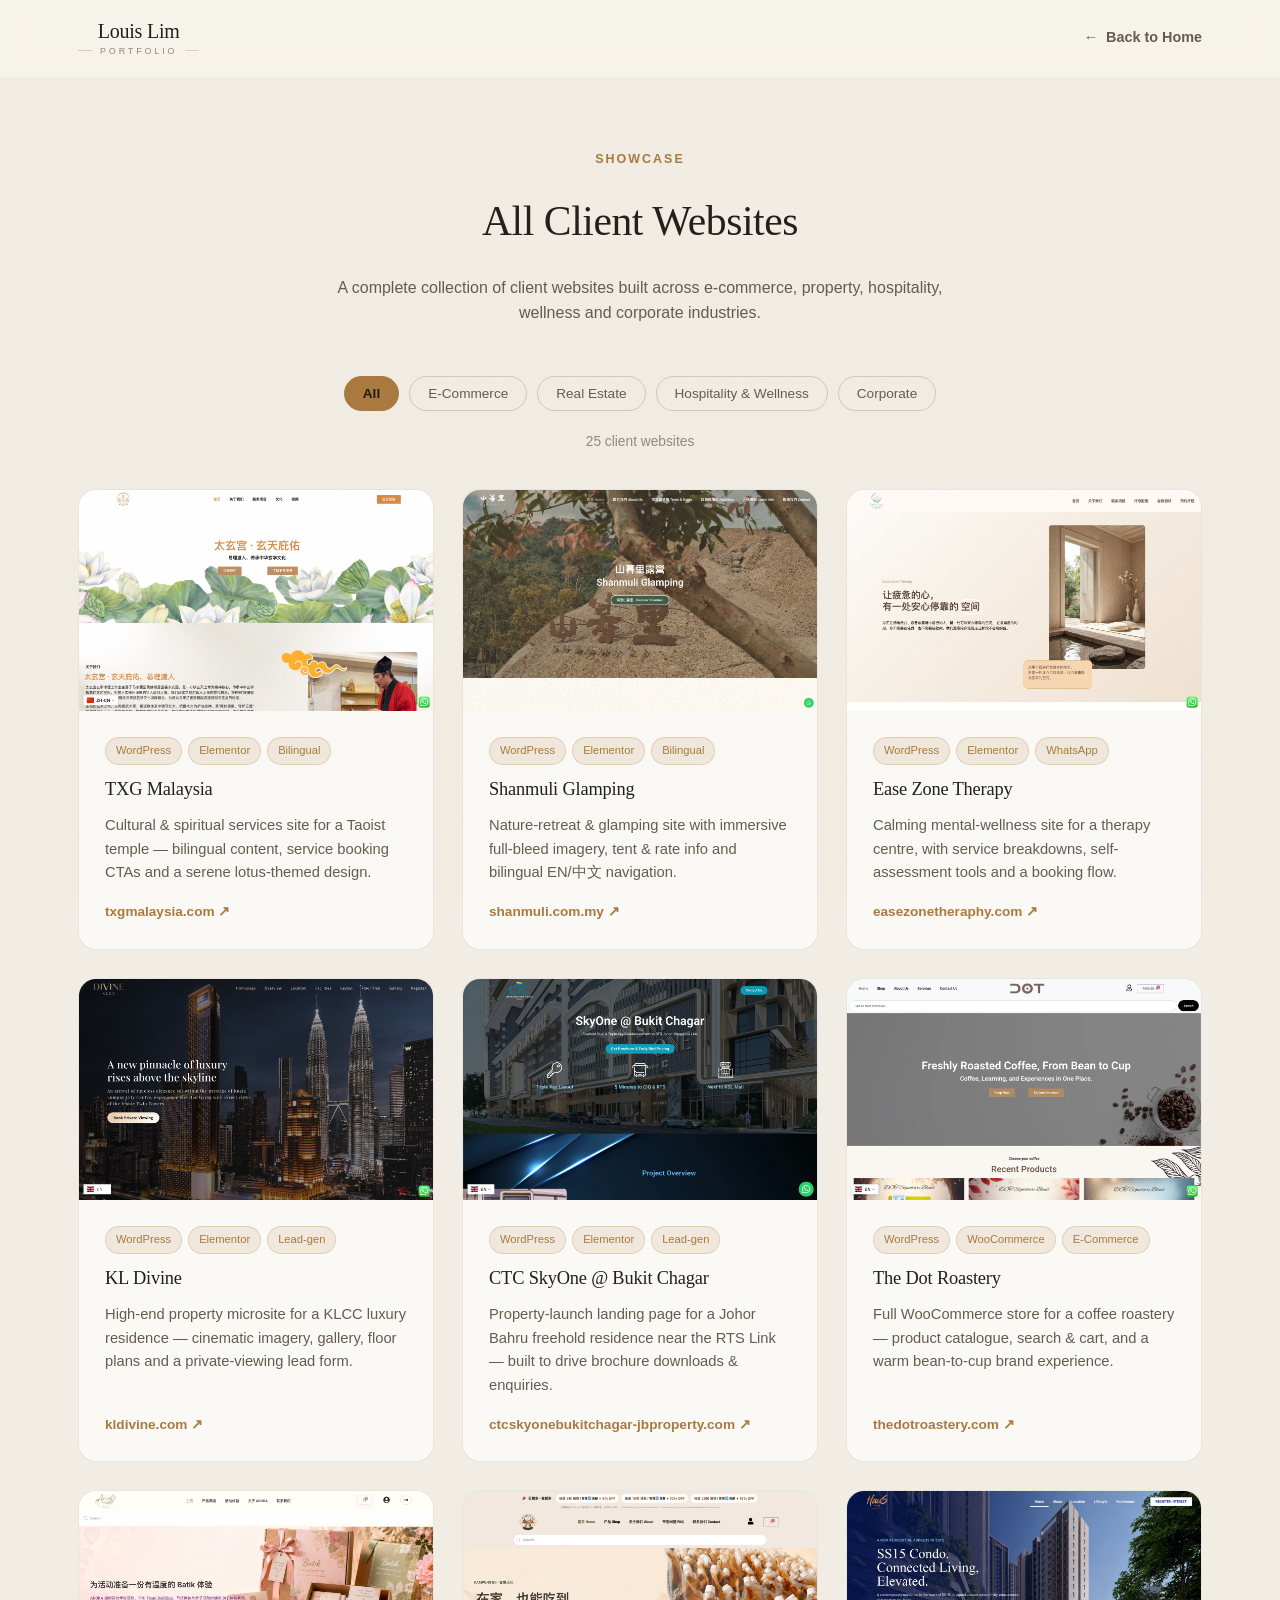
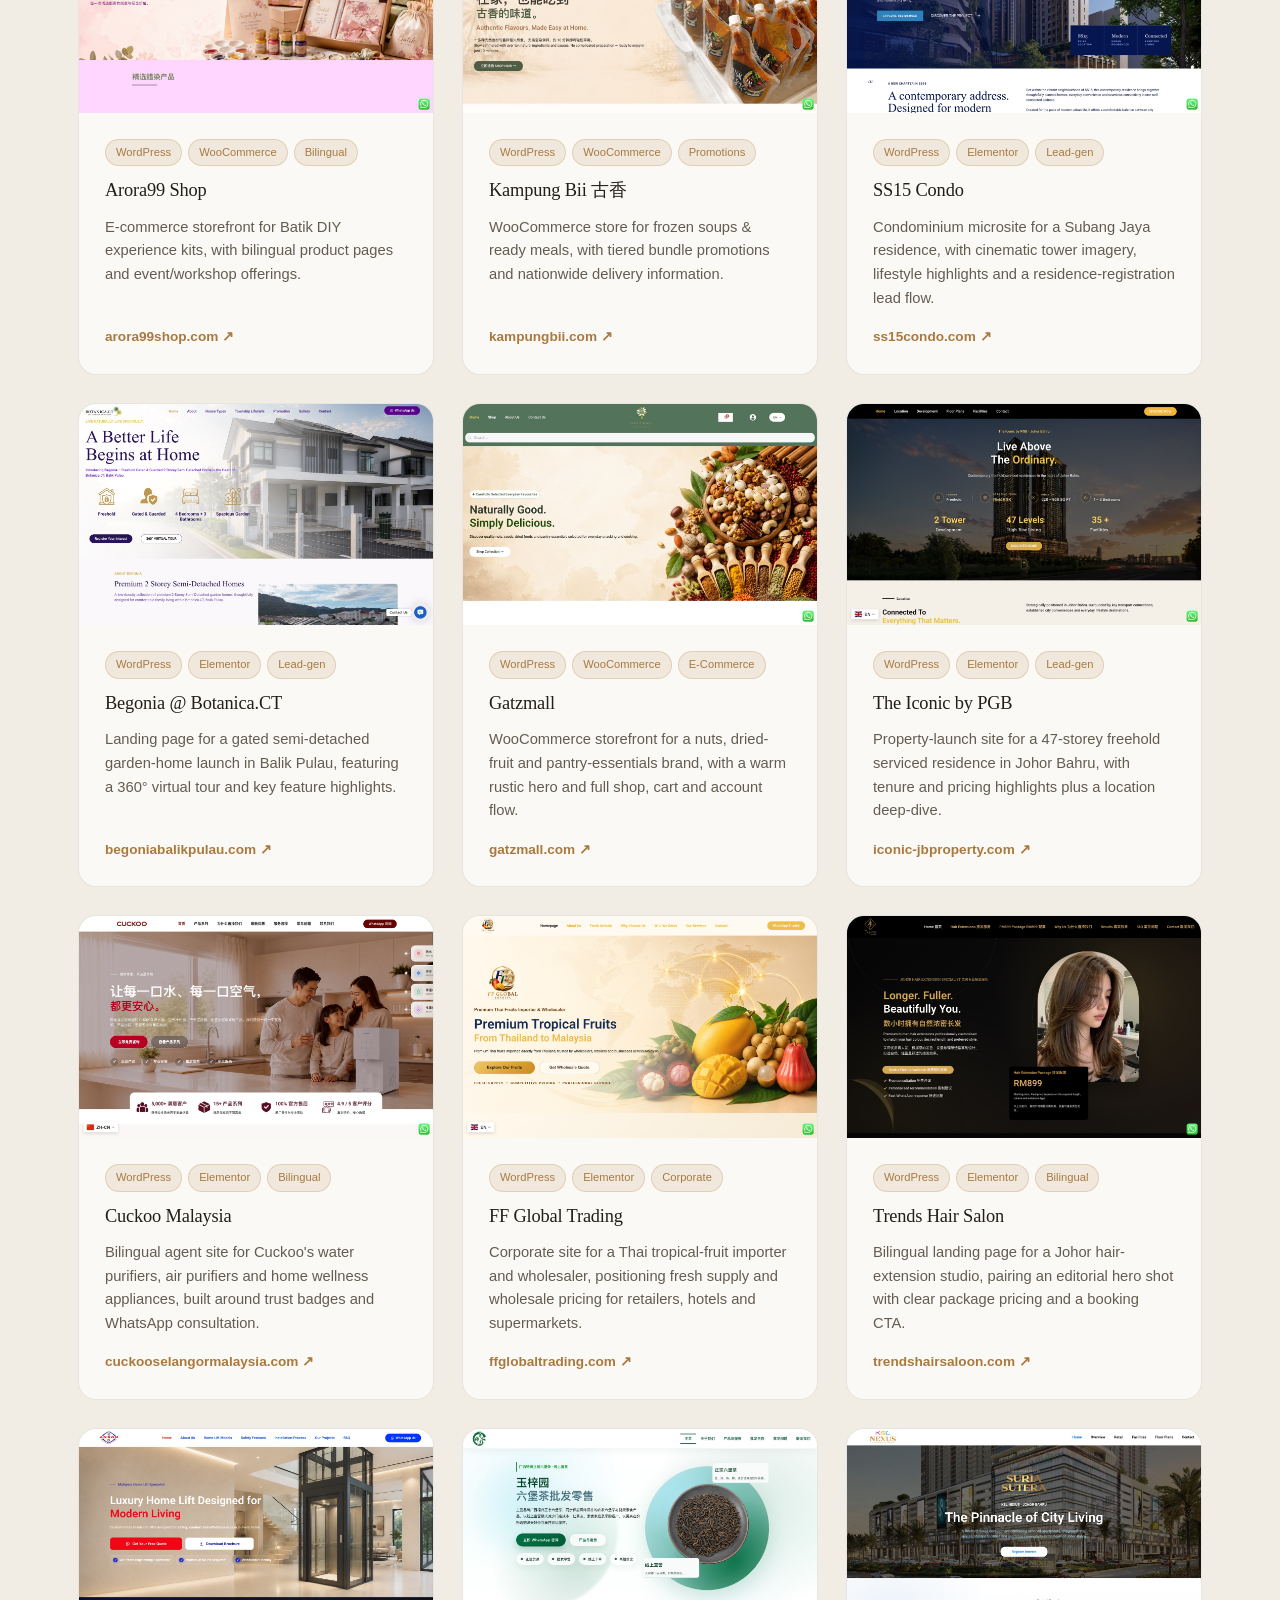
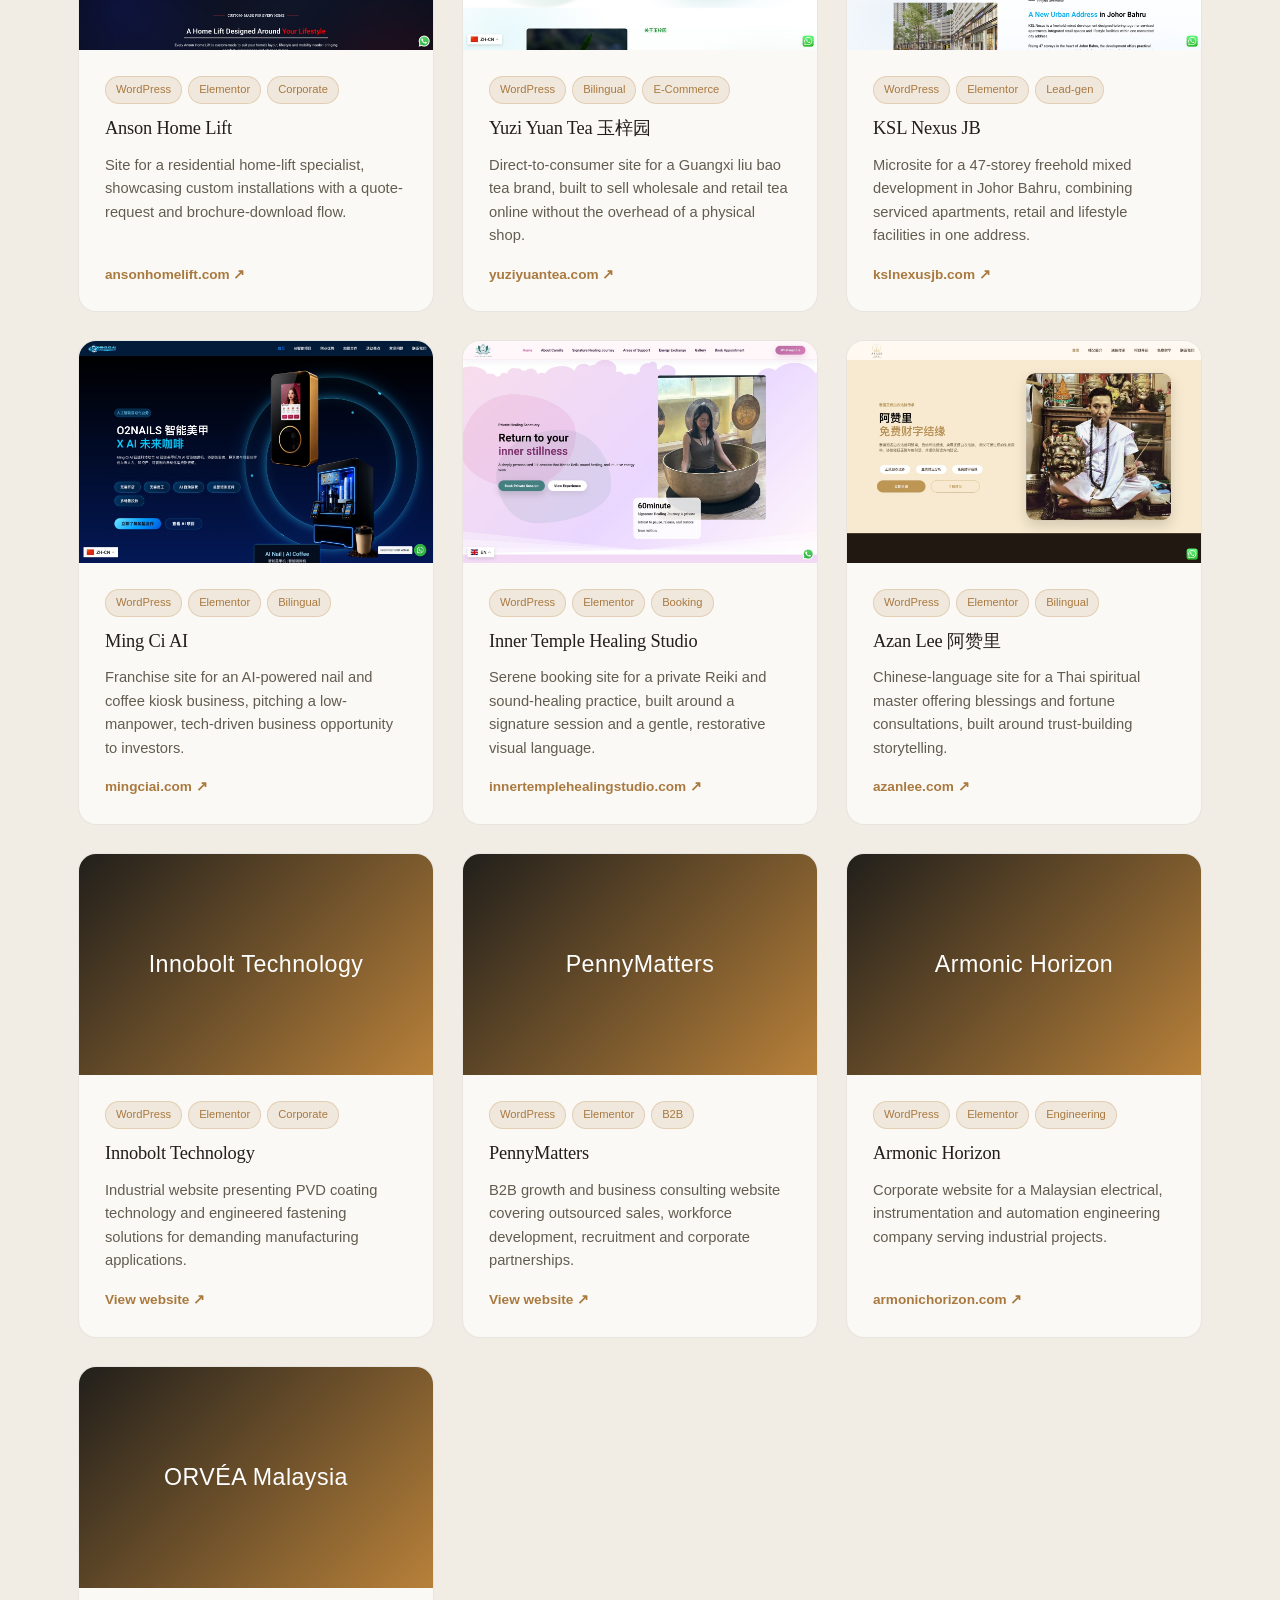
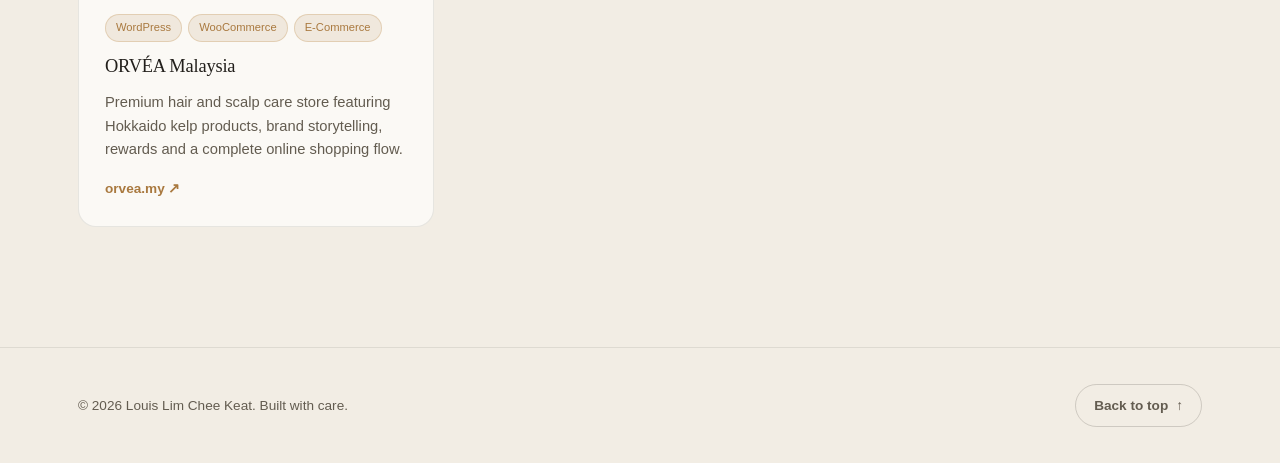
==== client-websites.html @ aa2c5a4c "Add complete client websites gallery" ====
<!DOCTYPE html>
<html lang="en">
<head>
  <meta charset="UTF-8">
  <meta name="viewport" content="width=device-width, initial-scale=1.0">
  <meta name="description" content="Client websites designed and developed by Louis Lim.">
  <title>Client Websites — Louis Lim</title>
  <link rel="preconnect" href="https://fonts.googleapis.com">
  <link rel="preconnect" href="https://fonts.gstatic.com" crossorigin>
  <link href="https://fonts.googleapis.com/css2?family=DM+Sans:wght@400;500;600&family=Playfair+Display:ital,wght@0,600;1,500&display=swap" rel="stylesheet">
  <link rel="stylesheet" href="assets/css/style.css?v=6">
</head>
<body class="projects-page">

<div class="noise-overlay" aria-hidden="true"></div>

<header class="site-header">
  <div class="container header-inner">
    <a href="index.html" class="logo">
      <span class="logo-main">Louis Lim</span>
      <span class="logo-sub"><i></i>Portfolio<i></i></span>
    </a>
    <a href="index.html#work" class="projects-back-link"><span>&larr;</span> Back to Home</a>
  </div>
</header>

<main id="top">
  <section class="section projects-page-section">
    <div class="container">
      <p class="eyebrow center">Showcase</p>
      <h1 class="section-title center">All Client Websites</h1>
      <p class="section-sub center">
        A complete collection of client websites built across e-commerce, property,
        hospitality, wellness and corporate industries.
      </p>

      <div class="filter-row" role="tablist" aria-label="Filter projects">
        <button class="filter-btn active" data-filter="all">All</button>
        <button class="filter-btn" data-filter="ecommerce">E-Commerce</button>
        <button class="filter-btn" data-filter="realestate">Real Estate</button>
        <button class="filter-btn" data-filter="hospitality">Hospitality &amp; Wellness</button>
        <button class="filter-btn" data-filter="corporate">Corporate</button>
      </div>

      <p class="projects-count" id="projectsCount" aria-live="polite">Loading client websites…</p>
      <div class="work-grid" id="allWorkGrid">
        <p class="projects-loading">Loading projects…</p>
      </div>
    </div>
  </section>
</main>

<template id="newProjectsTemplate">
  <article class="work-card" data-cat="corporate">
    <a class="work-media" data-title="Innobolt Technology" href="https://kind-sapphire-iguana.157-20-105-252.cpanel.site/" target="_blank" rel="noopener">
      <img src="https://kind-sapphire-iguana.157-20-105-252.cpanel.site/wp-content/uploads/2026/09/ba016c59-8e91-4122-9bb0-62df1028a655-1536x864.png" alt="Innobolt Technology PVD coating solutions" loading="lazy">
      <span class="work-visit">Visit site ↗</span>
    </a>
    <div class="work-body">
      <div class="work-tags"><span class="tag tag-sm">WordPress</span><span class="tag tag-sm">Elementor</span><span class="tag tag-sm">Corporate</span></div>
      <h3>Innobolt Technology</h3>
      <p>Industrial website presenting PVD coating technology and engineered fastening solutions for demanding manufacturing applications.</p>
      <a href="https://kind-sapphire-iguana.157-20-105-252.cpanel.site/" target="_blank" rel="noopener" class="work-link">View website ↗</a>
    </div>
  </article>

  <article class="work-card" data-cat="corporate">
    <a class="work-media" data-title="PennyMatters" href="https://whimsical-lavender-pony.157-20-105-252.cpanel.site/" target="_blank" rel="noopener">
      <img src="https://whimsical-lavender-pony.157-20-105-252.cpanel.site/wp-content/uploads/2026/09/serious-indonesian-mentor-worker-talk-female-colleague-teach-intern_146105-29183.jpg" alt="PennyMatters business consulting team" loading="lazy">
      <span class="work-visit">Visit site ↗</span>
    </a>
    <div class="work-body">
      <div class="work-tags"><span class="tag tag-sm">WordPress</span><span class="tag tag-sm">Elementor</span><span class="tag tag-sm">B2B</span></div>
      <h3>PennyMatters</h3>
      <p>B2B growth and business consulting website covering outsourced sales, workforce development, recruitment and corporate partnerships.</p>
      <a href="https://whimsical-lavender-pony.157-20-105-252.cpanel.site/" target="_blank" rel="noopener" class="work-link">View website ↗</a>
    </div>
  </article>

  <article class="work-card" data-cat="corporate">
    <a class="work-media" data-title="Armonic Horizon" href="https://armonichorizon.com/" target="_blank" rel="noopener">
      <img src="https://armonichorizon.com/wp-content/uploads/2026/09/Untitled-design-1-1.png" alt="Armonic Horizon industrial engineering project" loading="lazy">
      <span class="work-visit">Visit site ↗</span>
    </a>
    <div class="work-body">
      <div class="work-tags"><span class="tag tag-sm">WordPress</span><span class="tag tag-sm">Elementor</span><span class="tag tag-sm">Engineering</span></div>
      <h3>Armonic Horizon</h3>
      <p>Corporate website for a Malaysian electrical, instrumentation and automation engineering company serving industrial projects.</p>
      <a href="https://armonichorizon.com/" target="_blank" rel="noopener" class="work-link">armonichorizon.com ↗</a>
    </div>
  </article>

  <article class="work-card" data-cat="ecommerce">
    <a class="work-media" data-title="ORVÉA Malaysia" href="https://orvea.my/" target="_blank" rel="noopener">
      <img src="https://orvea.my/wp-content/uploads/2026/09/9d6a8974-964c-44ef-8f2f-9607362d6064-765x1024.jpg" alt="ORVÉA Hokkaido Kelp hair care product" loading="lazy">
      <span class="work-visit">Visit site ↗</span>
    </a>
    <div class="work-body">
      <div class="work-tags"><span class="tag tag-sm">WordPress</span><span class="tag tag-sm">WooCommerce</span><span class="tag tag-sm">E-Commerce</span></div>
      <h3>ORVÉA Malaysia</h3>
      <p>Premium hair and scalp care store featuring Hokkaido kelp products, brand storytelling, rewards and a complete online shopping flow.</p>
      <a href="https://orvea.my/" target="_blank" rel="noopener" class="work-link">orvea.my ↗</a>
    </div>
  </article>
</template>

<footer class="site-footer">
  <div class="container footer-inner">
    <p>&copy; <span id="year"></span> Louis Lim Chee Keat. Built with care.</p>
    <a href="#top" class="back-to-top">Back to top <span>&uarr;</span></a>
  </div>
</footer>

<script src="assets/js/projects.js"></script>
</body>
</html>
---- assets/css/style.css ----
/* ==========================================================================
   Louis Lim — Portfolio
   ========================================================================== */

:root{
  --bg: #f2ede4;
  --bg-card: #fbf9f5;
  --border: rgba(30,26,20,0.09);
  --border-strong: rgba(30,26,20,0.17);
  --text: #221f1b;
  --text-muted: #635c50;
  --text-faint: #928a7a;
  --accent: #a9793f;
  --accent-soft: rgba(169,121,63,0.13);
  --accent-2: #4c7a63;
  --on-accent: #201a0f;
  --radius: 18px;
  --radius-sm: 10px;
  --maxw: 1180px;
  --shadow: 0 20px 50px -22px rgba(35,30,20,0.24);
  --ease: cubic-bezier(.22,.68,.36,1);
}

*,*::before,*::after{ box-sizing: border-box; }
html{ scroll-behavior: smooth; }
body{
  margin:0;
  background: var(--bg);
  color: var(--text);
  font-family: 'Inter', -apple-system, BlinkMacSystemFont, 'Segoe UI', sans-serif;
  line-height: 1.6;
  -webkit-font-smoothing: antialiased;
  overflow-x: hidden;
}
img{ max-width:100%; display:block; }
a{ color: inherit; text-decoration: none; }
ul{ margin:0; padding:0; list-style:none; }
h1,h2,h3{ font-family: 'Fraunces', Georgia, serif; font-weight: 500; margin: 0; letter-spacing: -0.01em; }
p{ margin: 0 0 1em; color: var(--text-muted); }
.italic{ font-style: italic; color: var(--accent); }
.container{ max-width: var(--maxw); margin: 0 auto; padding: 0 28px; }

.noise-overlay{
  position: fixed; inset:0; pointer-events:none; z-index: 2;
  opacity: 0.025;
  background-image: url("data:image/svg+xml,%3Csvg xmlns='http://www.w3.org/2000/svg' width='120' height='120'%3E%3Cfilter id='n'%3E%3CfeTurbulence type='fractalNoise' baseFrequency='0.9' numOctaves='2' stitchTiles='stitch'/%3E%3C/filter%3E%3Crect width='100%25' height='100%25' filter='url(%23n)'/%3E%3C/svg%3E");
}

.progress-bar{
  position: fixed; top:0; left:0; height: 3px; width: 0%;
  background: linear-gradient(90deg, var(--accent), var(--accent-2));
  z-index: 999; transition: width .1s linear;
}

/* ---------- Header ---------- */
.site-header{
  position: fixed; top:0; left:0; right:0; z-index: 100;
  background: rgba(242,237,228,0.6);
  backdrop-filter: blur(14px) saturate(140%);
  border-bottom: 1px solid transparent;
  transition: border-color .3s var(--ease), background .3s var(--ease);
}
.site-header.scrolled{
  border-bottom-color: var(--border);
  background: rgba(242,237,228,0.92);
}
.header-inner{
  display:flex; align-items:center; justify-content:space-between;
  height: 76px;
}
.logo{
  display:flex; flex-direction:column; align-items:center; gap: 6px; line-height:1;
}
.logo-main{
  font-family:'Fraunces', Georgia, serif; font-size: clamp(1rem, 3.4vw, 1.25rem); font-weight: 500;
  letter-spacing: -0.01em; text-transform: none; color: var(--text); white-space: nowrap;
}
.logo-sub{
  display:flex; align-items:center; gap: 8px;
  font-size: 0.56rem; letter-spacing: 0.32em; text-transform: uppercase; color: var(--text-faint);
  white-space: nowrap;
}
.logo-sub i{ display:block; width: 14px; height: 1px; background: var(--border-strong); font-style: normal; }
.nav-desktop{ display:flex; align-items:center; gap: 36px; }
.nav-desktop a{
  font-size: 0.92rem; color: var(--text-muted); position: relative;
  transition: color .25s var(--ease);
}
.nav-desktop a:not(.nav-cta){ padding: 4px 0; }
.nav-desktop a:not(.nav-cta)::after{
  content:''; position:absolute; left:0; bottom:-2px; width:0; height:1px; background: var(--accent);
  transition: width .3s var(--ease);
}
.nav-desktop a:not(.nav-cta):hover{ color: var(--text); }
.nav-desktop a:not(.nav-cta):hover::after{ width: 100%; }
.nav-cta{
  display:inline-flex; align-items:center; gap: 7px;
  background: linear-gradient(135deg, #c99a5f, var(--accent) 70%);
  color: var(--on-accent) !important; padding: 10px 22px; border-radius: 999px;
  font-weight: 600; letter-spacing: 0.01em;
  box-shadow: 0 6px 16px -8px rgba(169,121,63,0.55), inset 0 1px 0 rgba(255,255,255,0.35);
  transition: transform .25s var(--ease), box-shadow .25s var(--ease);
}
.nav-cta span{ display:inline-block; transition: transform .25s var(--ease); }
.nav-cta:hover{
  transform: translateY(-2px);
  box-shadow: 0 12px 26px -8px rgba(169,121,63,0.6), inset 0 1px 0 rgba(255,255,255,0.4);
}
.nav-cta:hover span{ transform: translateX(3px); }

.nav-toggle{
  display:none; flex-direction:column; justify-content:center; gap:5px;
  width: 40px; height:40px; background:none; border:none; cursor:pointer; z-index: 110;
}
.nav-toggle span{ width: 22px; height:2px; background: var(--text); transition: all .3s var(--ease); }
.nav-toggle.open span:nth-child(1){ transform: translateY(7px) rotate(45deg); }
.nav-toggle.open span:nth-child(2){ opacity:0; }
.nav-toggle.open span:nth-child(3){ transform: translateY(-7px) rotate(-45deg); }

.nav-mobile{
  display:none; flex-direction:column; gap: 4px;
  background: rgba(242,237,228,0.98); border-bottom: 1px solid var(--border);
  padding: 8px 28px 20px;
}
.nav-mobile a{ padding: 12px 0; border-bottom: 1px solid var(--border); color: var(--text-muted); }
.nav-mobile.open{ display:flex; }

/* ---------- Buttons ---------- */
.btn{
  display:inline-flex; align-items:center; justify-content:center; gap:8px;
  padding: 14px 28px; border-radius: 999px; font-weight: 600; font-size: 0.95rem;
  cursor:pointer; border: 1px solid transparent; transition: all .3s var(--ease);
  white-space: nowrap;
}
.btn-primary{ background: var(--accent); color: var(--on-accent); }
.btn-primary:hover{ transform: translateY(-3px); box-shadow: 0 14px 30px -10px rgba(184,129,58,0.45); }
.btn-ghost{ background: transparent; border-color: var(--border-strong); color: var(--text); }
.btn-ghost:hover{ background: rgba(28,22,14,0.05); border-color: var(--text-muted); }
.btn-block{ width:100%; }

/* ---------- Hero ---------- */
.hero{
  position: relative; min-height: 100vh; display:flex; align-items:center;
  padding: 140px 0 80px; overflow: hidden;
}
.hero-bg{ position:absolute; inset:0; z-index:0; overflow:hidden; }
.hero-ambient{
  position:absolute; inset:-12%;
  background-image: url('../img/profile1.webp');
  background-size: cover; background-position: 50% 22%;
  filter: blur(64px) saturate(1.12) brightness(1.05);
  opacity:0; transform: scale(1.1);
  animation: ambientIn 2.2s var(--ease) forwards, ambientDrift 26s ease-in-out 2.2s infinite alternate;
}
@keyframes ambientIn{ to{ opacity:.28; transform: scale(1.16); } }
@keyframes ambientDrift{ from{ transform: scale(1.16) translate(0,0); } to{ transform: scale(1.24) translate(-1.5%, 1%); } }

.hero-photo-bleed{
  position:absolute; top:0; right:0; height:100%; aspect-ratio: 3 / 4;
  background-image: url('../img/profile1.webp');
  background-size: cover; background-position: center top;
  -webkit-mask-image: linear-gradient(90deg, transparent 0%, rgba(0,0,0,.35) 22%, #000 42%, #000 100%);
  mask-image: linear-gradient(90deg, transparent 0%, rgba(0,0,0,.35) 22%, #000 42%, #000 100%);
  opacity:0; transform: scale(1.03);
  animation: bleedIn 2s var(--ease) .1s forwards, bleedDrift 32s ease-in-out 2.1s infinite alternate;
}
@keyframes bleedIn{ to{ opacity: var(--bleed-o, 1); } }
@keyframes bleedDrift{ from{ transform: scale(1.03); } to{ transform: scale(1.07); } }
@keyframes mobilePhotoIn{ to{ opacity:1; transform: scale(1); } }

.hero-wash{
  position:absolute; inset:0;
  background:
    linear-gradient(100deg, var(--bg) 2%, rgba(242,237,228,0.7) 20%, rgba(242,237,228,0.15) 42%, transparent 60%),
    linear-gradient(0deg, var(--bg) 0%, transparent 16%, transparent 80%, var(--bg) 100%);
}

.hero-inner{
  position:relative; z-index:1; width:100%;
}
.hero-copy{ max-width: 620px; }
.hero-photo-mobile{ display:none; }
.eyebrow{
  text-transform: uppercase; letter-spacing: 0.16em; font-size: 0.78rem;
  color: var(--accent); font-weight: 600; margin-bottom: 18px;
}
.eyebrow.center{ text-align:center; }
.hero-title{
  font-size: clamp(2.2rem, 4.6vw, 3.8rem); line-height: 1.08; color: var(--text);
}
.hero-sub{
  max-width: 480px; font-size: 1.08rem; margin-top: 22px; margin-bottom: 34px;
}
.hero-actions{ display:flex; gap: 16px; flex-wrap: wrap; }

.scroll-cue{
  position:absolute; bottom: 32px; left:50%; transform: translateX(-50%);
  width: 26px; height: 42px; border: 1.5px solid var(--border-strong); border-radius: 20px;
  z-index:1;
}
.scroll-cue span{
  display:block; width:4px; height:8px; background: var(--accent); border-radius: 2px;
  margin: 7px auto 0; animation: scrollcue 1.8s ease-in-out infinite;
}
@keyframes scrollcue{ 0%{ transform: translateY(0); opacity:1;} 70%{ transform: translateY(14px); opacity:0;} 100%{ opacity:0;} }

/* ---------- Sections ---------- */
.section{ padding: 120px 0; position: relative; }
.section-title{
  font-size: clamp(1.8rem, 3.4vw, 2.6rem); color: var(--text); margin-bottom: 20px;
}
.section-title.center{ text-align:center; max-width: 720px; margin-left:auto; margin-right:auto; }
.section-sub{ max-width: 620px; margin: 0 auto 50px; }
.section-sub.center{ text-align:center; }

/* ---------- About ---------- */
.about-grid{ max-width: 720px; margin: 0 auto; }
.photo-frame{
  border-radius: var(--radius); overflow:hidden; border: 1px solid var(--border);
  aspect-ratio: 4/4.6; background: var(--bg-card); box-shadow: var(--shadow);
}
.photo-frame img{ width:100%; height:100%; object-fit: cover; }
.about-copy .eyebrow{ margin-bottom: 14px; }
.about-facts{ margin-top: 32px; display:flex; flex-direction:column; gap: 18px; }
.fact{ display:flex; gap: 14px; align-items:flex-start; }
.fact-icon{ font-size: 1.3rem; }
.fact strong{ display:block; font-size: 0.95rem; }
.fact span{ font-size: 0.85rem; color: var(--text-faint); }

/* ---------- Work / Portfolio ---------- */
.filter-row{ display:flex; gap: 10px; justify-content:center; flex-wrap:wrap; margin-bottom: 44px; }
.filter-btn{
  background: transparent; border: 1px solid var(--border-strong); color: var(--text-muted);
  padding: 9px 18px; border-radius: 999px; font-size: 0.85rem; cursor:pointer;
  transition: all .25s var(--ease);
}
.filter-btn:hover{ color: var(--text); border-color: var(--text-muted); }
.filter-btn.active{ background: var(--accent); border-color: var(--accent); color: var(--on-accent); font-weight:600; }

.work-grid{
  display:grid; grid-template-columns: repeat(3, 1fr); gap: 28px;
}
.work-card{
  background: var(--bg-card); border: 1px solid var(--border); border-radius: var(--radius);
  overflow:hidden; transition: transform .35s var(--ease), border-color .35s var(--ease), box-shadow .35s var(--ease);
  display:flex; flex-direction:column;
}
.work-card.is-hidden{ display:none; }
.work-card:hover{ transform: translateY(-8px); border-color: var(--border-strong); box-shadow: var(--shadow); }
.work-media{ position:relative; display:block; aspect-ratio: 16/10; overflow:hidden; background:#eee8dd; cursor: zoom-in; }
.work-media img{ width:100%; height:100%; object-fit: cover; object-position: top; transition: transform .6s var(--ease); }
.work-card:hover .work-media img{ transform: scale(1.06); }
.work-visit{
  position:absolute; inset:auto 0 0 0; padding: 14px 20px;
  background: linear-gradient(0deg, rgba(0,0,0,0.72), transparent);
  color:#fff; font-size: 0.82rem; font-weight:600;
  opacity:0; transform: translateY(8px); transition: all .3s var(--ease);
}
.work-card:hover .work-visit{ opacity:1; transform: translateY(0); }
.work-body{ padding: 26px; display:flex; flex-direction:column; gap: 10px; flex:1; }
.work-tags{ display:flex; flex-wrap:wrap; gap:6px; }
.work-body h3{ font-size: 1.15rem; color: var(--text); }
.work-body p{ font-size: 0.92rem; margin-bottom: 6px; flex:1; }
.work-link{ font-size: 0.85rem; color: var(--accent); font-weight:600; }
.tag{
  display:inline-block; padding: 6px 13px; border-radius: 999px; font-size: 0.78rem;
  background: var(--accent-soft); color: var(--accent); border: 1px solid rgba(184,129,58,0.25);
}

.work-actions{
  display:flex; justify-content:center; margin-top: 52px;
}
.view-more-btn{ min-width: 168px; justify-content:center; }
.view-more-btn span{ transition: transform .25s var(--ease); }
.view-more-btn:hover span{ transform: translateX(5px); }

/* ---------- All client websites page ---------- */
.projects-page{ min-height:100vh; }
.projects-page-section{ padding-top: 150px; }
.projects-page .site-header{ background: rgba(247,243,236,0.92); }
.projects-back-link{
  display:inline-flex; align-items:center; gap:8px; color:var(--text-muted);
  font-size:.9rem; font-weight:600; transition:color .25s var(--ease), transform .25s var(--ease);
}
.projects-back-link:hover{ color:var(--accent); transform:translateX(-4px); }
.projects-count{ margin-top:-24px; margin-bottom:36px; color:var(--text-faint); font-size:.86rem; text-align:center; }
.projects-loading{ grid-column:1/-1; padding:64px 20px; text-align:center; color:var(--text-muted); }
.work-media.has-fallback{
  display:flex; align-items:center; justify-content:center;
  background:linear-gradient(135deg, #211f1b, #b8813a);
}
.work-media.has-fallback::before{
  content:attr(data-title); color:#fff; font-family:var(--font-display);
  font-size:1.45rem; letter-spacing:.02em; padding:24px; text-align:center;
}

@media (max-width: 640px){
  .projects-page-section{ padding-top: 118px; }
  .projects-back-link{ font-size:.82rem; }
  .work-actions{ margin-top:36px; }
}
.tag-sm{ padding: 4px 10px; font-size: 0.7rem; }

/* ---------- Contact ---------- */
.contact-wrap{ max-width: 620px; margin: 0 auto; }
.contact-list{ margin-top: 34px; display:flex; flex-direction:column; gap: 16px; }
.contact-item{
  display:flex; align-items:center; gap: 14px; font-size: 0.95rem; color: var(--text);
  padding: 14px 18px; border: 1px solid var(--border); border-radius: var(--radius-sm);
  background: var(--bg-card);
  transition: all .25s var(--ease);
}
a.contact-item:hover{ border-color: var(--accent); background: var(--accent-soft); }
.contact-item--static{ cursor:default; }
.contact-icon{
  width: 34px; height:34px; border-radius:50%; background: var(--accent-soft); color: var(--accent);
  display:flex; align-items:center; justify-content:center; font-size: 0.9rem; font-weight:700; flex-shrink:0;
}

/* ---------- Footer ---------- */
.site-footer{ border-top: 1px solid var(--border); padding: 36px 0; }
.footer-inner{ display:flex; align-items:center; justify-content:space-between; flex-wrap:wrap; gap: 16px; }
.footer-inner p{ margin:0; font-size: 0.85rem; }
.back-to-top{
  display:inline-flex; align-items:center; gap: 8px; font-size: 0.85rem; font-weight:600;
  color: var(--text-muted); padding: 10px 18px; border: 1px solid var(--border-strong);
  border-radius: 999px; transition: all .25s var(--ease);
}
.back-to-top span{ display:inline-block; transition: transform .25s var(--ease); }
.back-to-top:hover{ color: var(--on-accent); background: var(--accent); border-color: var(--accent); }
.back-to-top:hover span{ transform: translateY(-2px); }

/* ---------- Lightbox ---------- */
.lightbox{
  position: fixed; inset:0; background: rgba(10,8,5,0.92); z-index: 200;
  display:none; align-items:center; justify-content:center; padding: 40px;
  backdrop-filter: blur(6px);
}
.lightbox.open{ display:flex; }
.lightbox img{ max-width: 92vw; max-height: 88vh; border-radius: 12px; box-shadow: 0 30px 80px rgba(0,0,0,0.5); }
.lightbox-close{
  position:absolute; top: 24px; right: 32px; background:none; border:none; color:#fff;
  font-size: 2.2rem; cursor:pointer; line-height:1;
}

/* ---------- Reveal animation ---------- */
.reveal{ opacity:0; transform: translateY(24px); transition: opacity .7s var(--ease), transform .7s var(--ease); }
.reveal.in-view{ opacity:1; transform: translateY(0); }

@media (prefers-reduced-motion: reduce){
  .hero-ambient{ animation-duration: .01ms !important; animation-iteration-count: 1 !important; opacity:.4; transform: scale(1.16); }
  .hero-photo-bleed{ animation-duration: .01ms !important; animation-iteration-count: 1 !important; opacity: var(--bleed-o, 1); transform: scale(1.03); }
  .hero-photo-mobile{ animation-duration: .01ms !important; animation-iteration-count: 1 !important; opacity:1; transform: scale(1); }
}

/* ---------- Responsive ---------- */
@media (max-width: 900px){
  .nav-desktop{ display:none; }
  .nav-toggle{ display:flex; }
  .hero-copy{ text-align:center; margin: 0 auto; }
  .hero-actions{ justify-content:center; }
  .hero-ambient, .hero-photo-bleed{ display:none; }
  .hero-wash{ background: var(--bg); }
  .hero-photo-mobile{
    display:block; position:relative; left:50%; right:50%;
    width:100vw; margin-left:-50vw; margin-right:-50vw; margin-bottom: 32px;
    aspect-ratio: 4 / 5;
    background-image: url('../img/profile1.webp');
    background-size: cover; background-position: center 14%;
    -webkit-mask-image: linear-gradient(to bottom, #000 62%, transparent 97%);
    mask-image: linear-gradient(to bottom, #000 62%, transparent 97%);
    opacity:0; transform: scale(1.04);
    animation: mobilePhotoIn 1.6s var(--ease) forwards;
  }
  .work-grid{ grid-template-columns: repeat(2, 1fr); }
}
@media (max-width: 600px){
  .section{ padding: 84px 0; }
  .hero{ padding-top: 120px; }
  .hero-actions{ flex-direction:column; align-items: stretch; }
  .work-grid{ grid-template-columns: 1fr; }
}
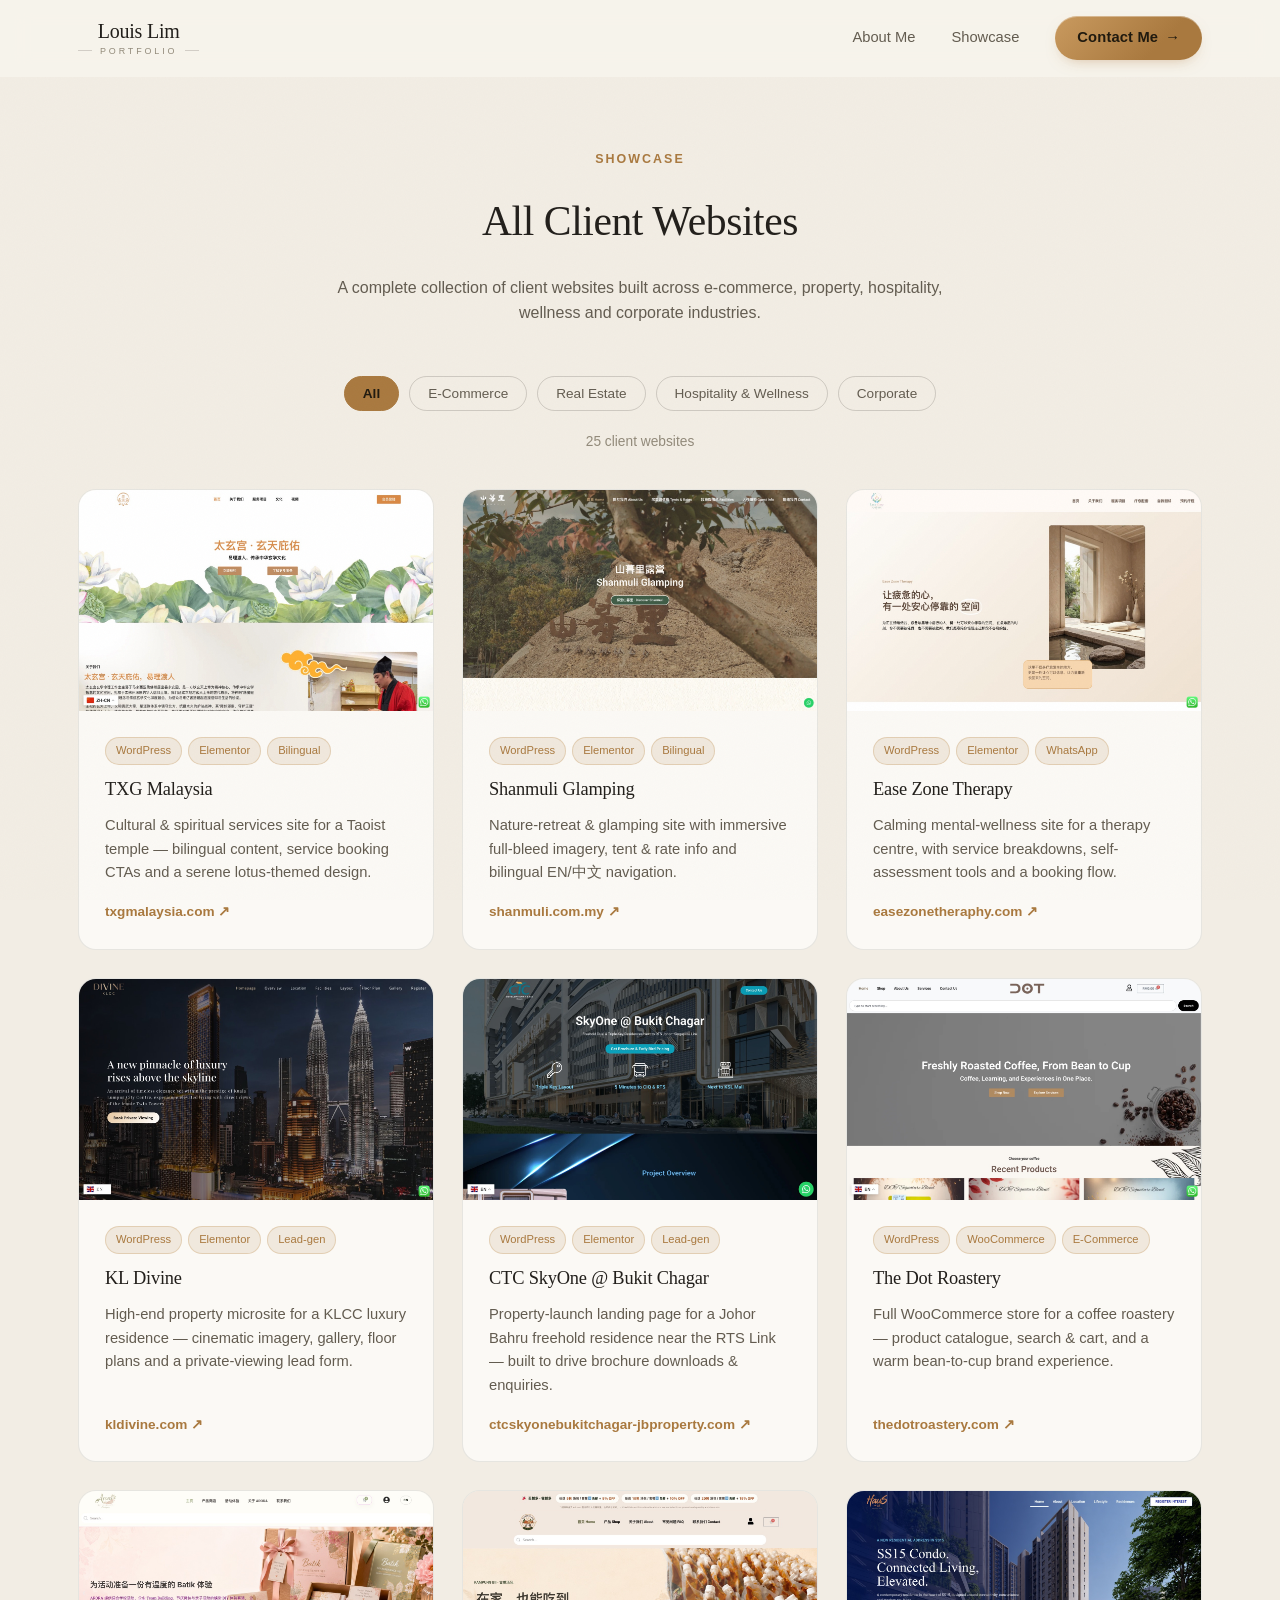
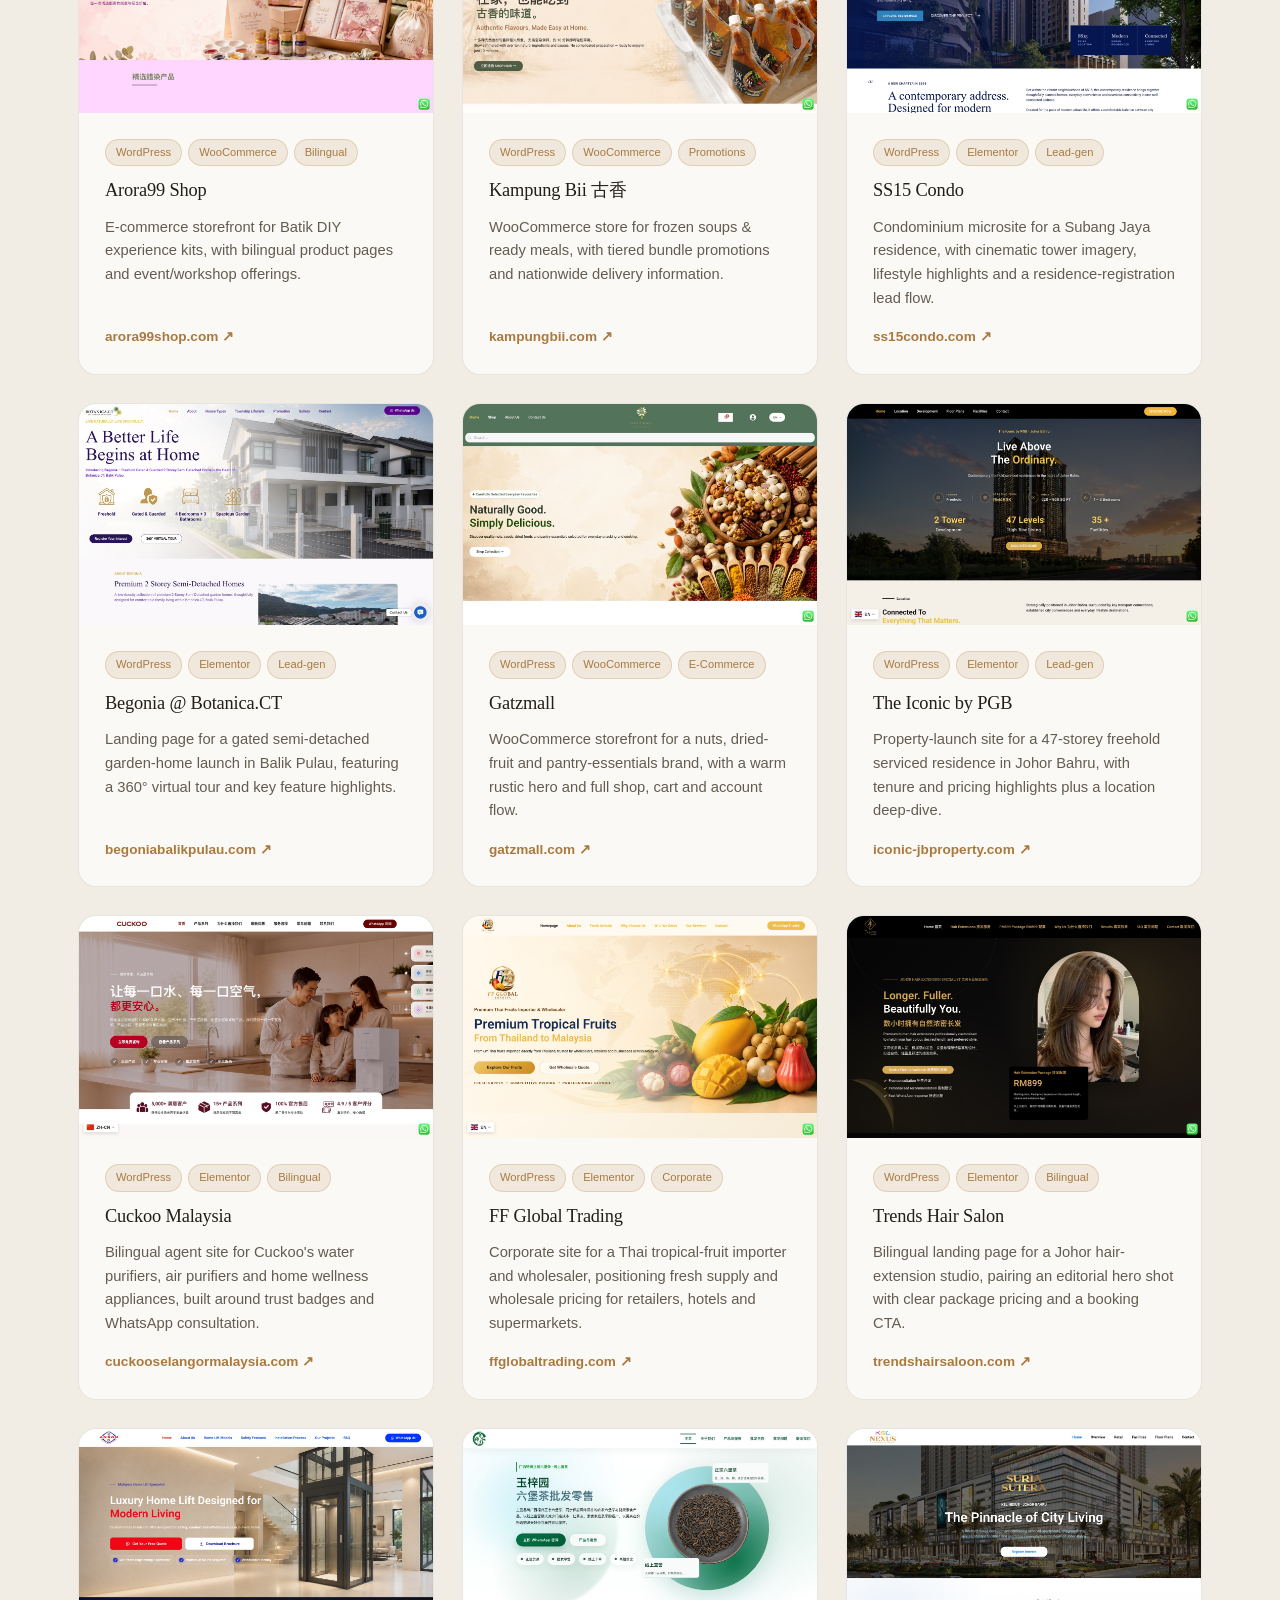
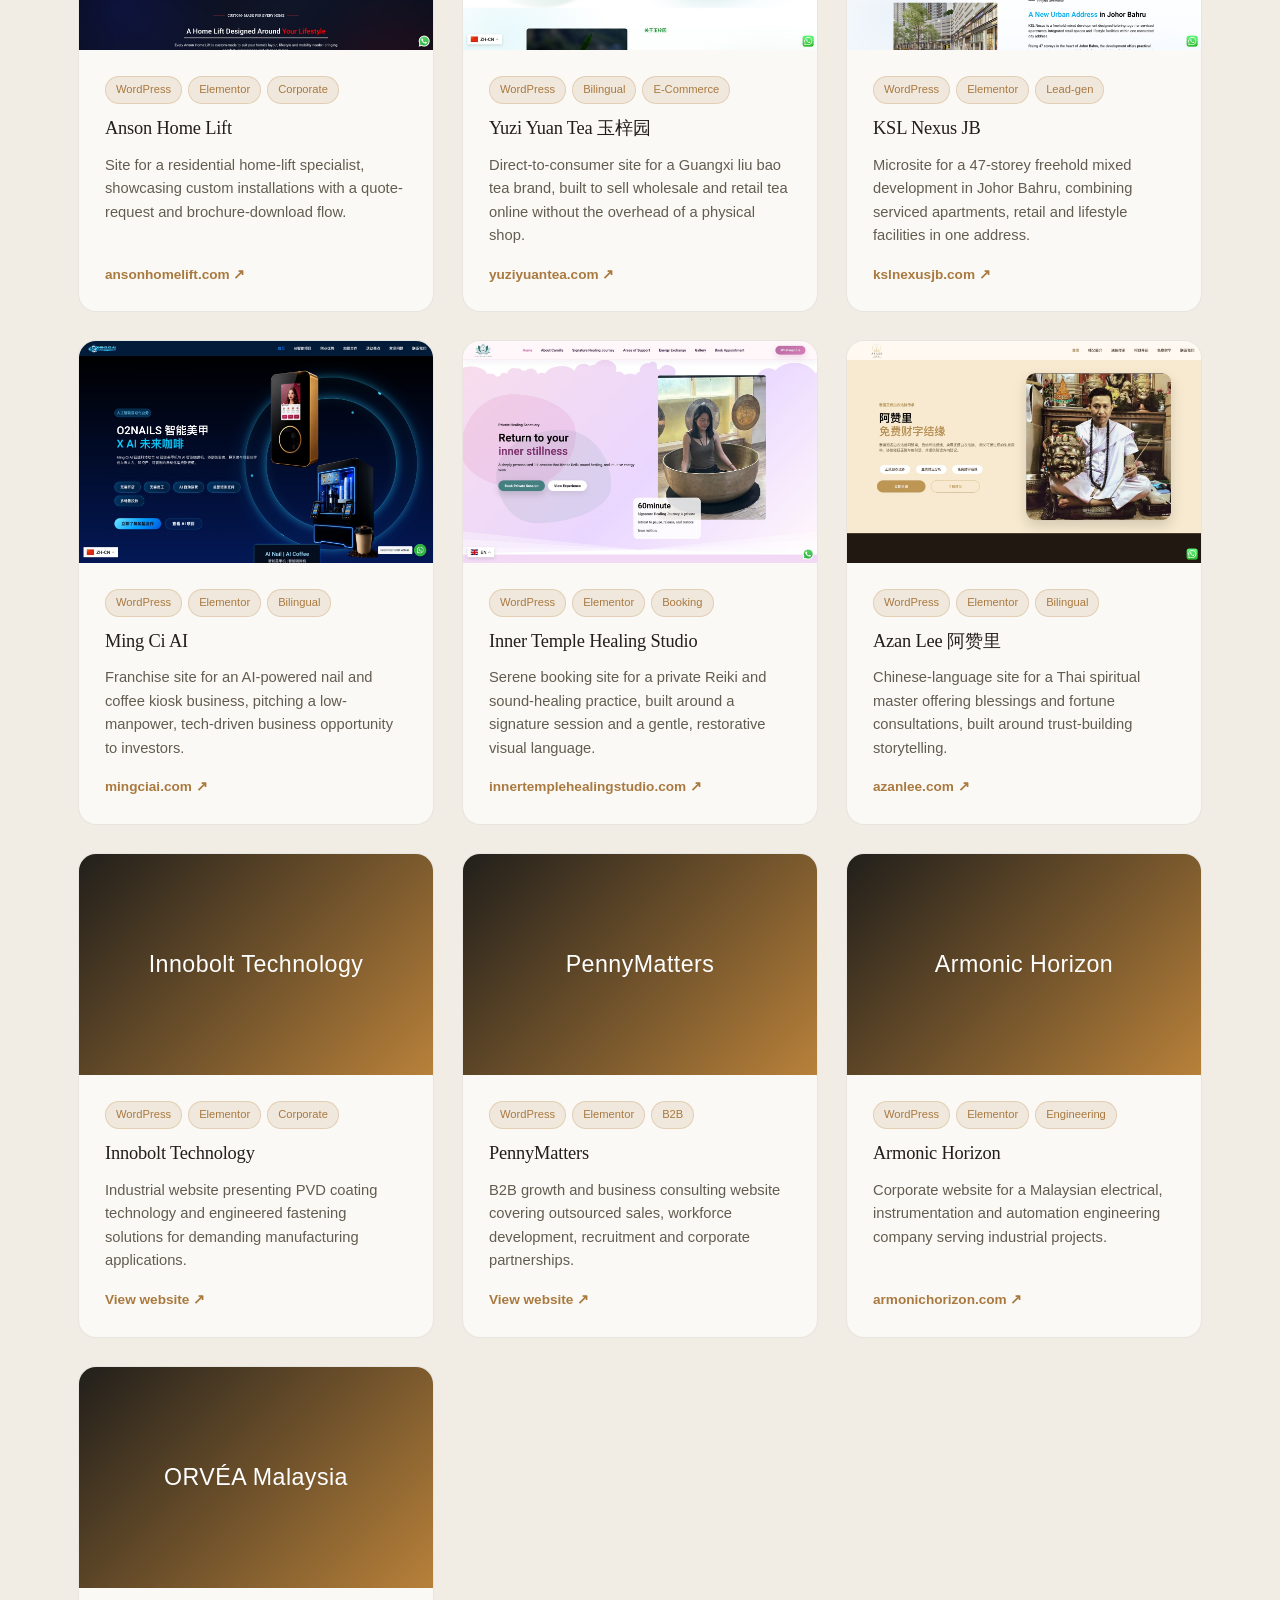
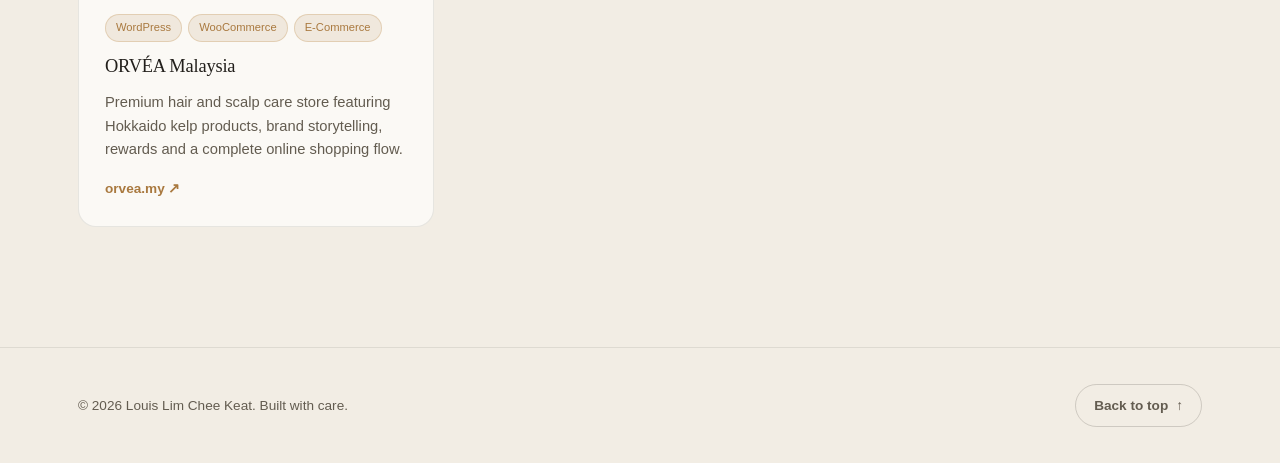
==== commit 45e62b4c: "Add main navigation to client gallery" ====
--- a/client-websites.html
+++ b/client-websites.html
@@ -14,14 +14,26 @@
 
 <div class="noise-overlay" aria-hidden="true"></div>
 
-<header class="site-header">
+<header class="site-header" id="siteHeader">
   <div class="container header-inner">
-    <a href="index.html" class="logo">
+    <a href="index.html#top" class="logo">
       <span class="logo-main">Louis Lim</span>
       <span class="logo-sub"><i></i>Portfolio<i></i></span>
     </a>
-    <a href="index.html#work" class="projects-back-link"><span>&larr;</span> Back to Home</a>
+    <nav class="nav-desktop" aria-label="Primary">
+      <a href="index.html#about">About Me</a>
+      <a href="index.html#work">Showcase</a>
+      <a href="index.html#contact" class="nav-cta">Contact Me <span>&rarr;</span></a>
+    </nav>
+    <button class="nav-toggle" id="navToggle" aria-label="Toggle menu" aria-expanded="false">
+      <span></span><span></span><span></span>
+    </button>
   </div>
+  <nav class="nav-mobile" id="navMobile" aria-label="Mobile">
+    <a href="index.html#about">About Me</a>
+    <a href="index.html#work">Showcase</a>
+    <a href="index.html#contact">Contact Me</a>
+  </nav>
 </header>
 
 <main id="top">
--- a/assets/css/style.css
+++ b/assets/css/style.css
@@ -171,14 +171,15 @@
 .hero-wash{
   position:absolute; inset:0;
   background:
-    linear-gradient(100deg, var(--bg) 2%, rgba(242,237,228,0.7) 20%, rgba(242,237,228,0.15) 42%, transparent 60%),
+    linear-gradient(100deg, var(--bg) 2%, rgba(242,237,228,0.78) 24%, rgba(242,237,228,0.26) 48%, transparent 68%),
     linear-gradient(0deg, var(--bg) 0%, transparent 16%, transparent 80%, var(--bg) 100%);
 }
 
 .hero-inner{
-  position:relative; z-index:1; width:100%;
-}
-.hero-copy{ max-width: 620px; }
+  position:relative; z-index:1; width:100%; max-width:1480px;
+  padding-left:clamp(28px, 4vw, 56px); padding-right:clamp(28px, 4vw, 56px);
+}
+.hero-copy{ max-width: 760px; }
 .hero-photo-mobile{ display:none; }
 .eyebrow{
   text-transform: uppercase; letter-spacing: 0.16em; font-size: 0.78rem;
@@ -189,9 +190,10 @@
   font-size: clamp(2.2rem, 4.6vw, 3.8rem); line-height: 1.08; color: var(--text);
 }
 .hero-sub{
-  max-width: 480px; font-size: 1.08rem; margin-top: 22px; margin-bottom: 34px;
-}
-.hero-actions{ display:flex; gap: 16px; flex-wrap: wrap; }
+  max-width: 650px; font-size: 1.08rem; margin-top: 22px; margin-bottom: 34px;
+}
+.hero-actions{ display:flex; width:100%; gap: 16px; flex-wrap: wrap; }
+.hero-actions .btn{ flex:1 1 0; justify-content:center; }
 
 .scroll-cue{
   position:absolute; bottom: 32px; left:50%; transform: translateX(-50%);
@@ -378,5 +380,6 @@
   .section{ padding: 84px 0; }
   .hero{ padding-top: 120px; }
   .hero-actions{ flex-direction:column; align-items: stretch; }
+  .hero-actions .btn{ flex-basis:auto; width:100%; }
   .work-grid{ grid-template-columns: 1fr; }
 }
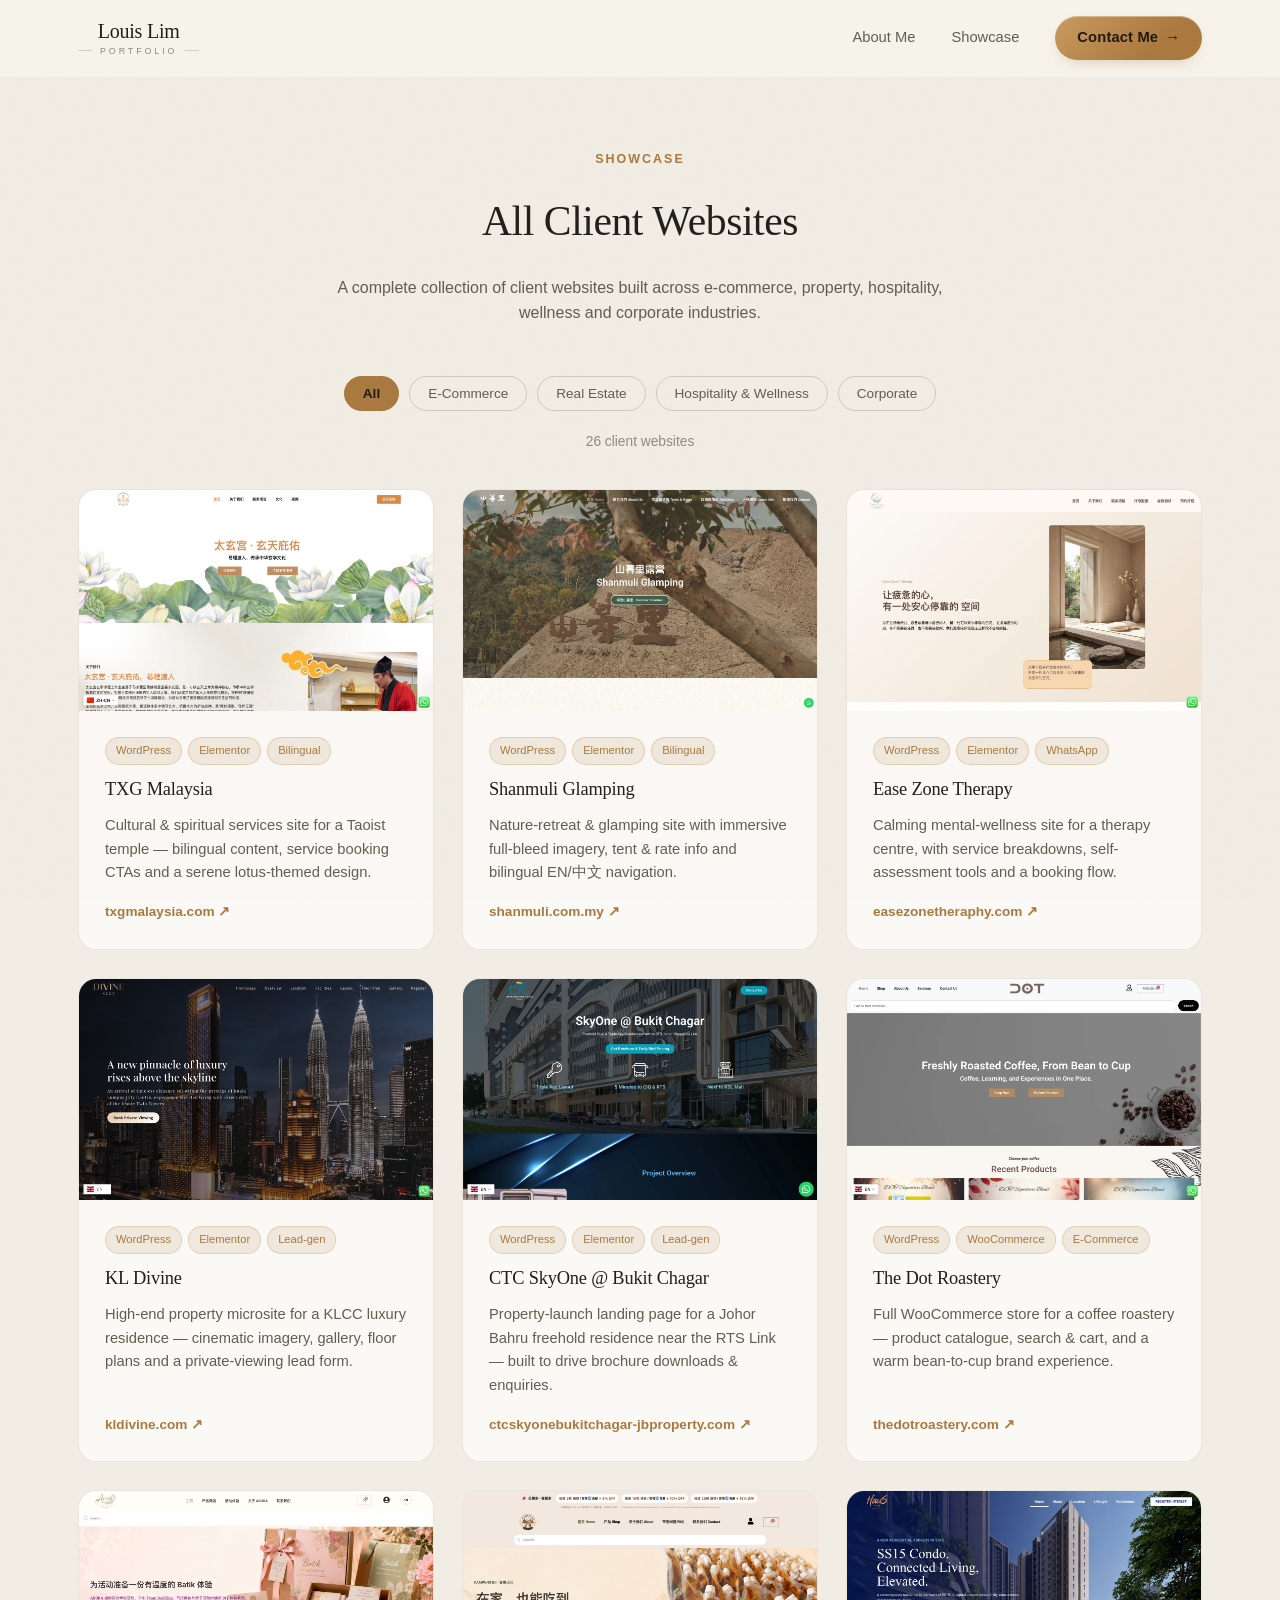
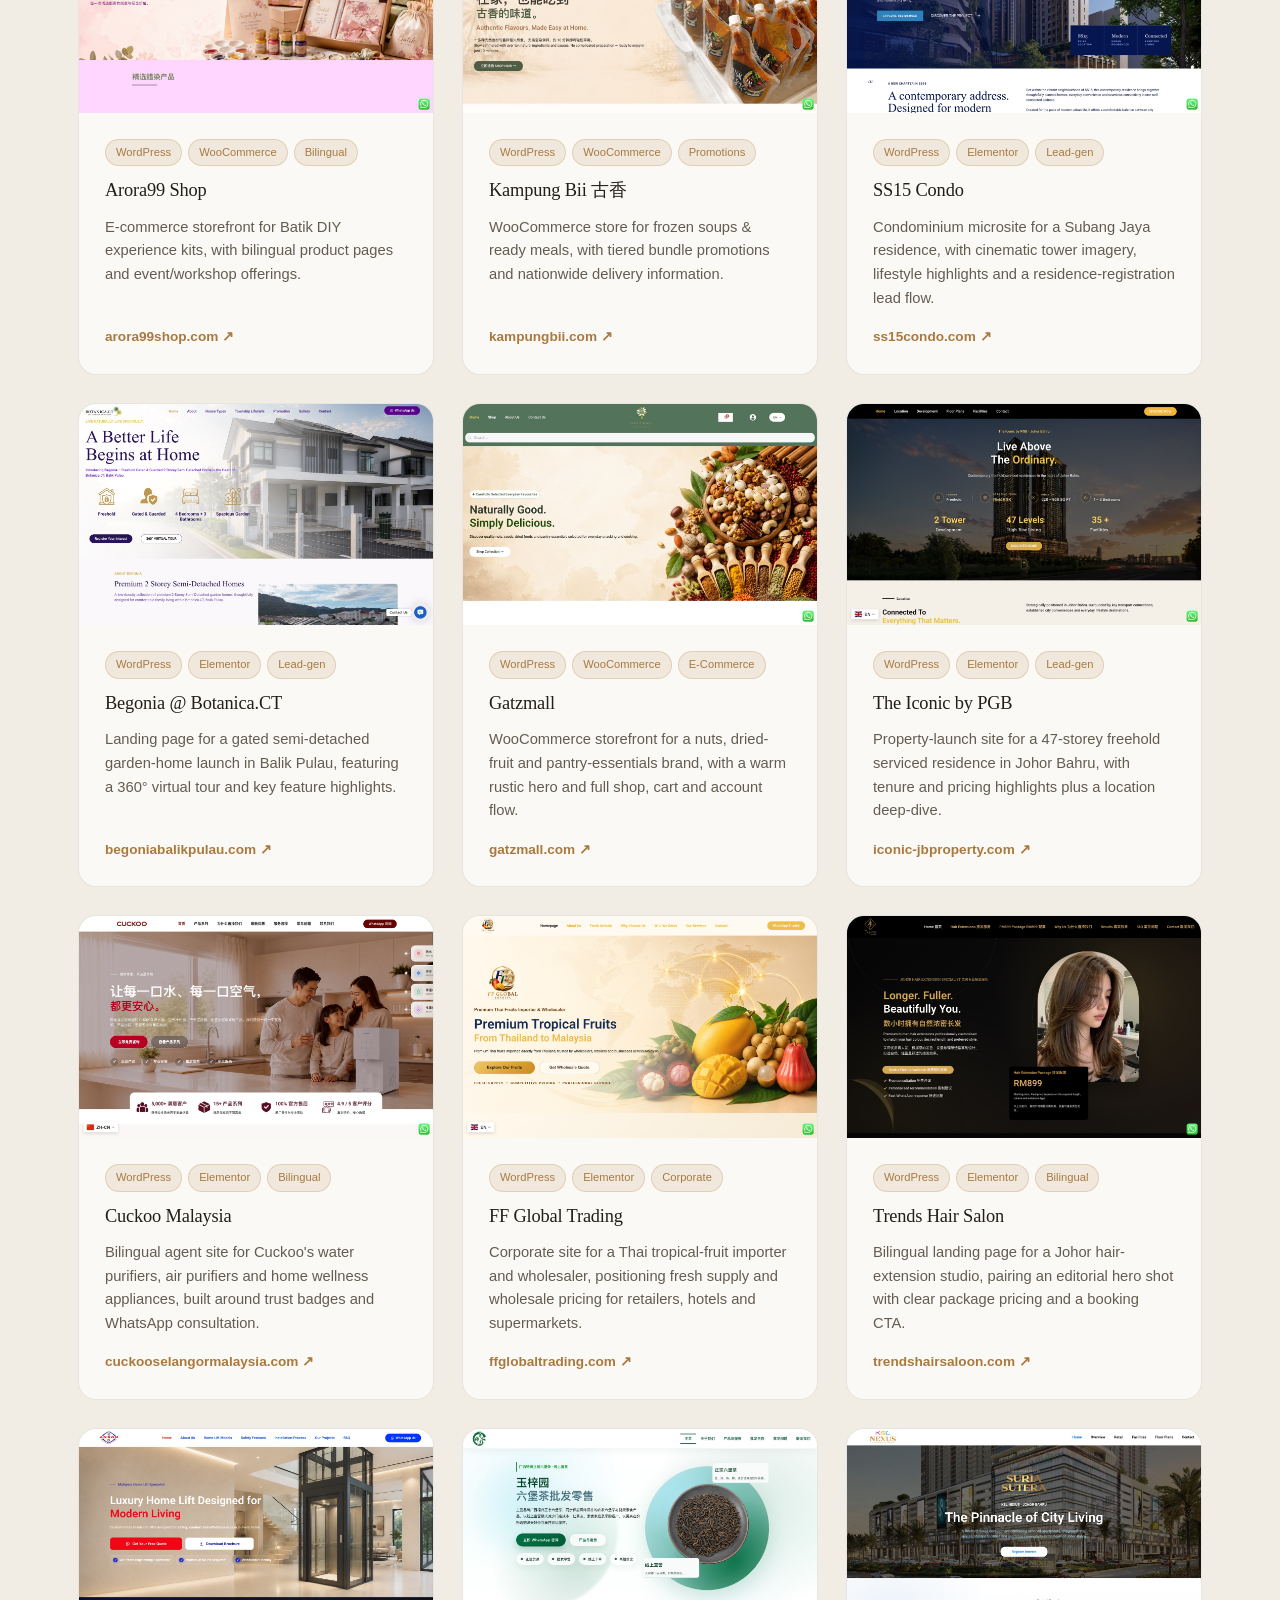
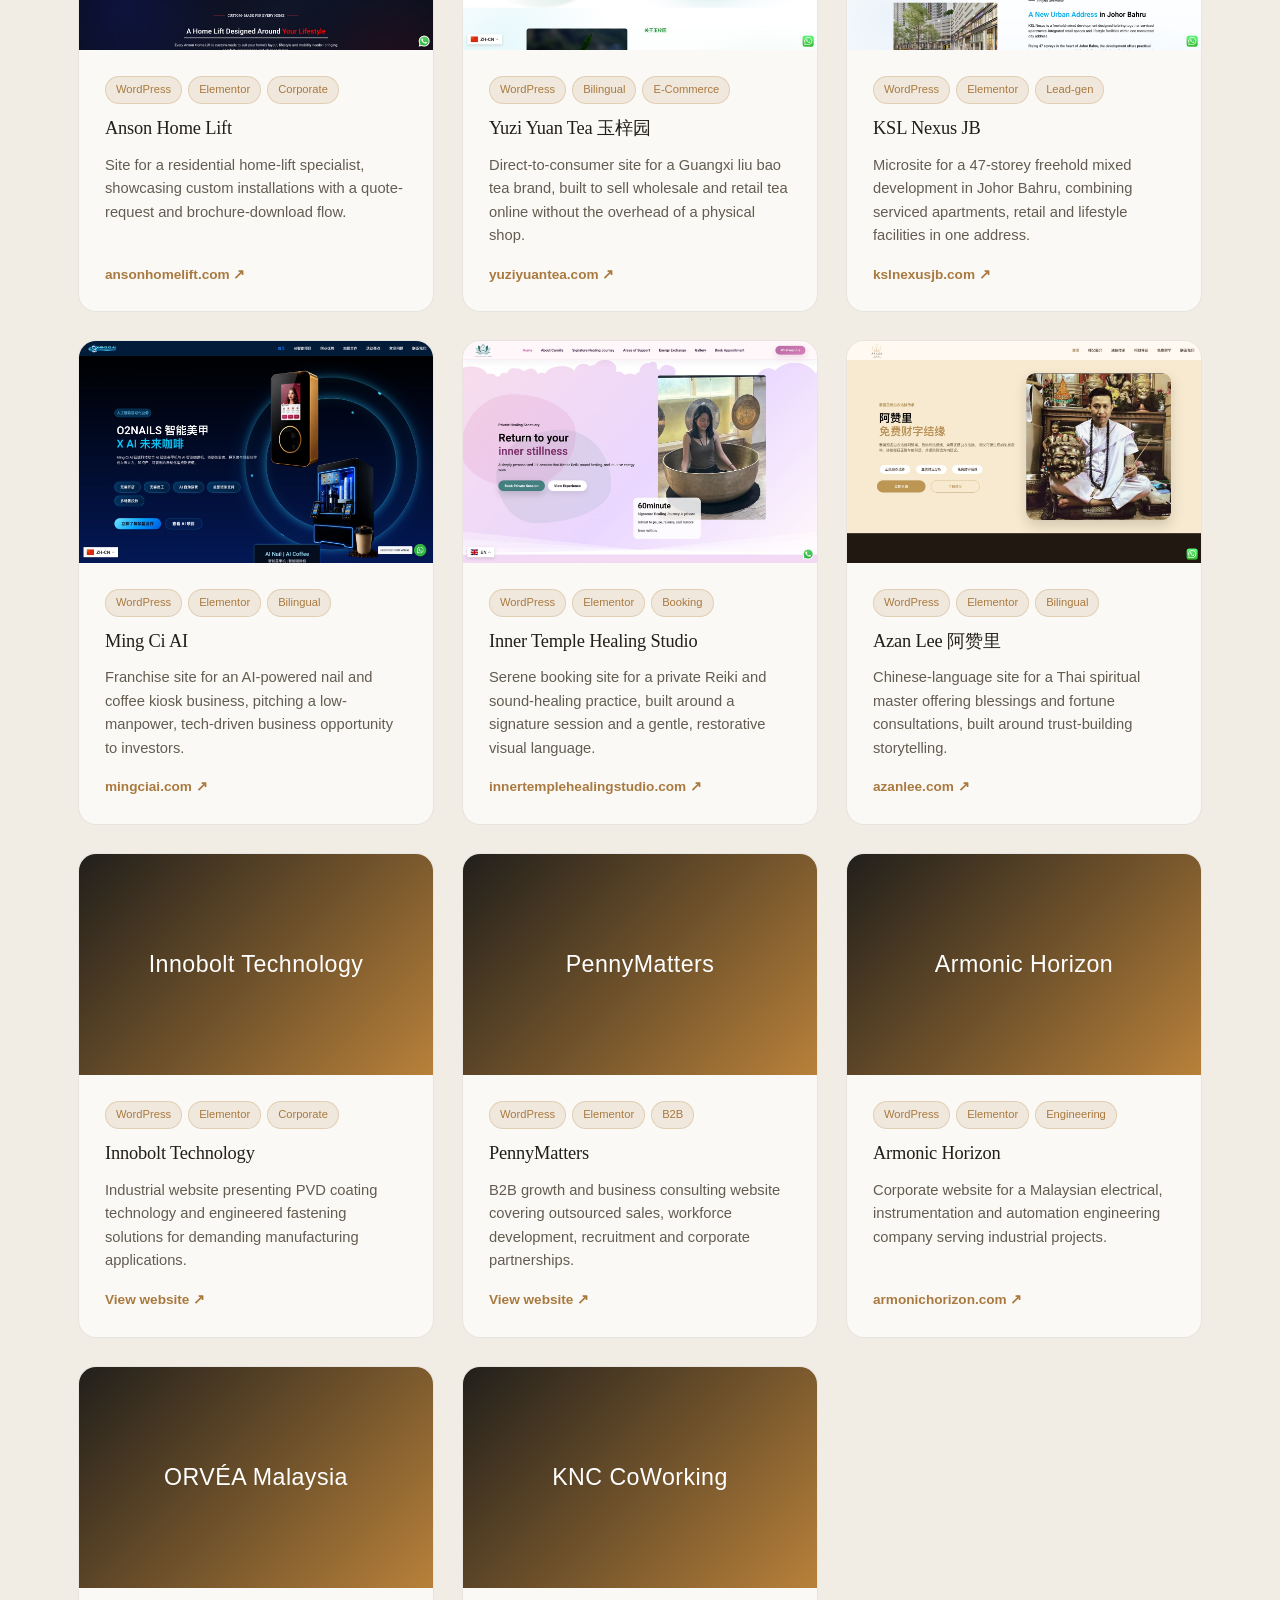
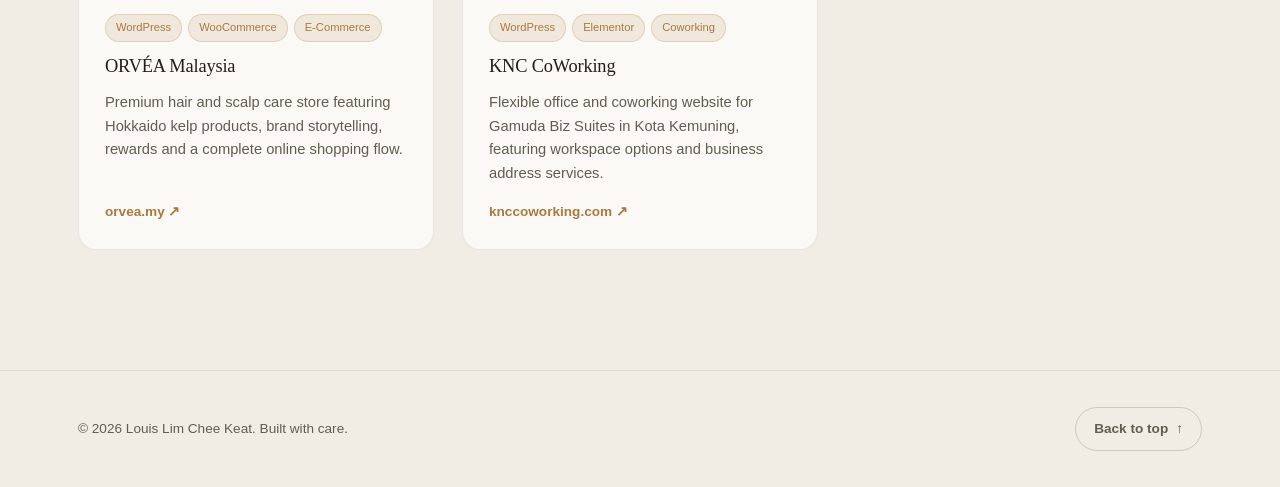
==== commit 68aec20a: "Add KNC CoWorking client website" ====
--- a/client-websites.html
+++ b/client-websites.html
@@ -114,6 +114,19 @@
       <a href="https://orvea.my/" target="_blank" rel="noopener" class="work-link">orvea.my ↗</a>
     </div>
   </article>
+
+  <article class="work-card" data-cat="corporate">
+    <a class="work-media" data-title="KNC CoWorking" href="https://knccoworking.com/" target="_blank" rel="noopener">
+      <img src="https://knccoworking.com/wp-content/uploads/2026/09/ea9d9780-b889-4aab-b0e5-e40d7731c2eb.png" alt="KNC CoWorking flexible office space in Kota Kemuning" loading="lazy">
+      <span class="work-visit">Visit site ↗</span>
+    </a>
+    <div class="work-body">
+      <div class="work-tags"><span class="tag tag-sm">WordPress</span><span class="tag tag-sm">Elementor</span><span class="tag tag-sm">Coworking</span></div>
+      <h3>KNC CoWorking</h3>
+      <p>Flexible office and coworking website for Gamuda Biz Suites in Kota Kemuning, featuring workspace options and business address services.</p>
+      <a href="https://knccoworking.com/" target="_blank" rel="noopener" class="work-link">knccoworking.com ↗</a>
+    </div>
+  </article>
 </template>
 
 <footer class="site-footer">
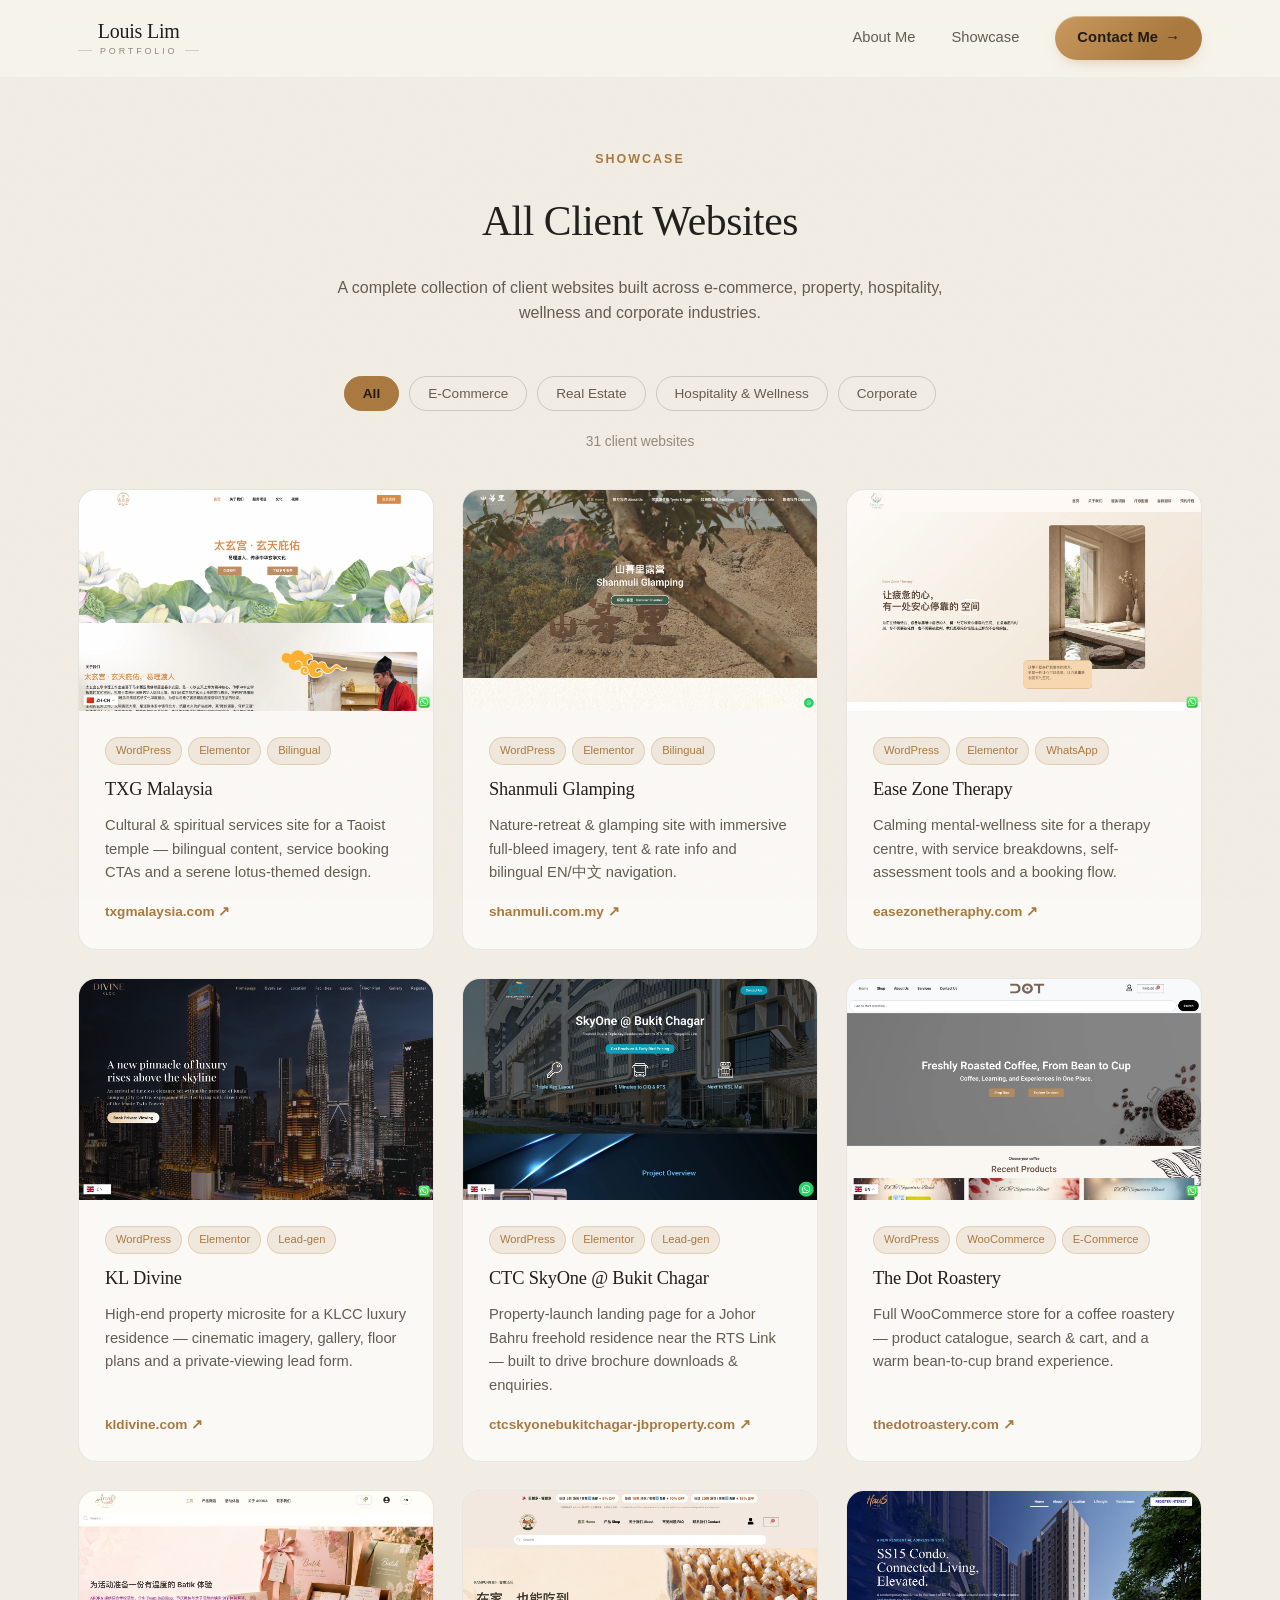
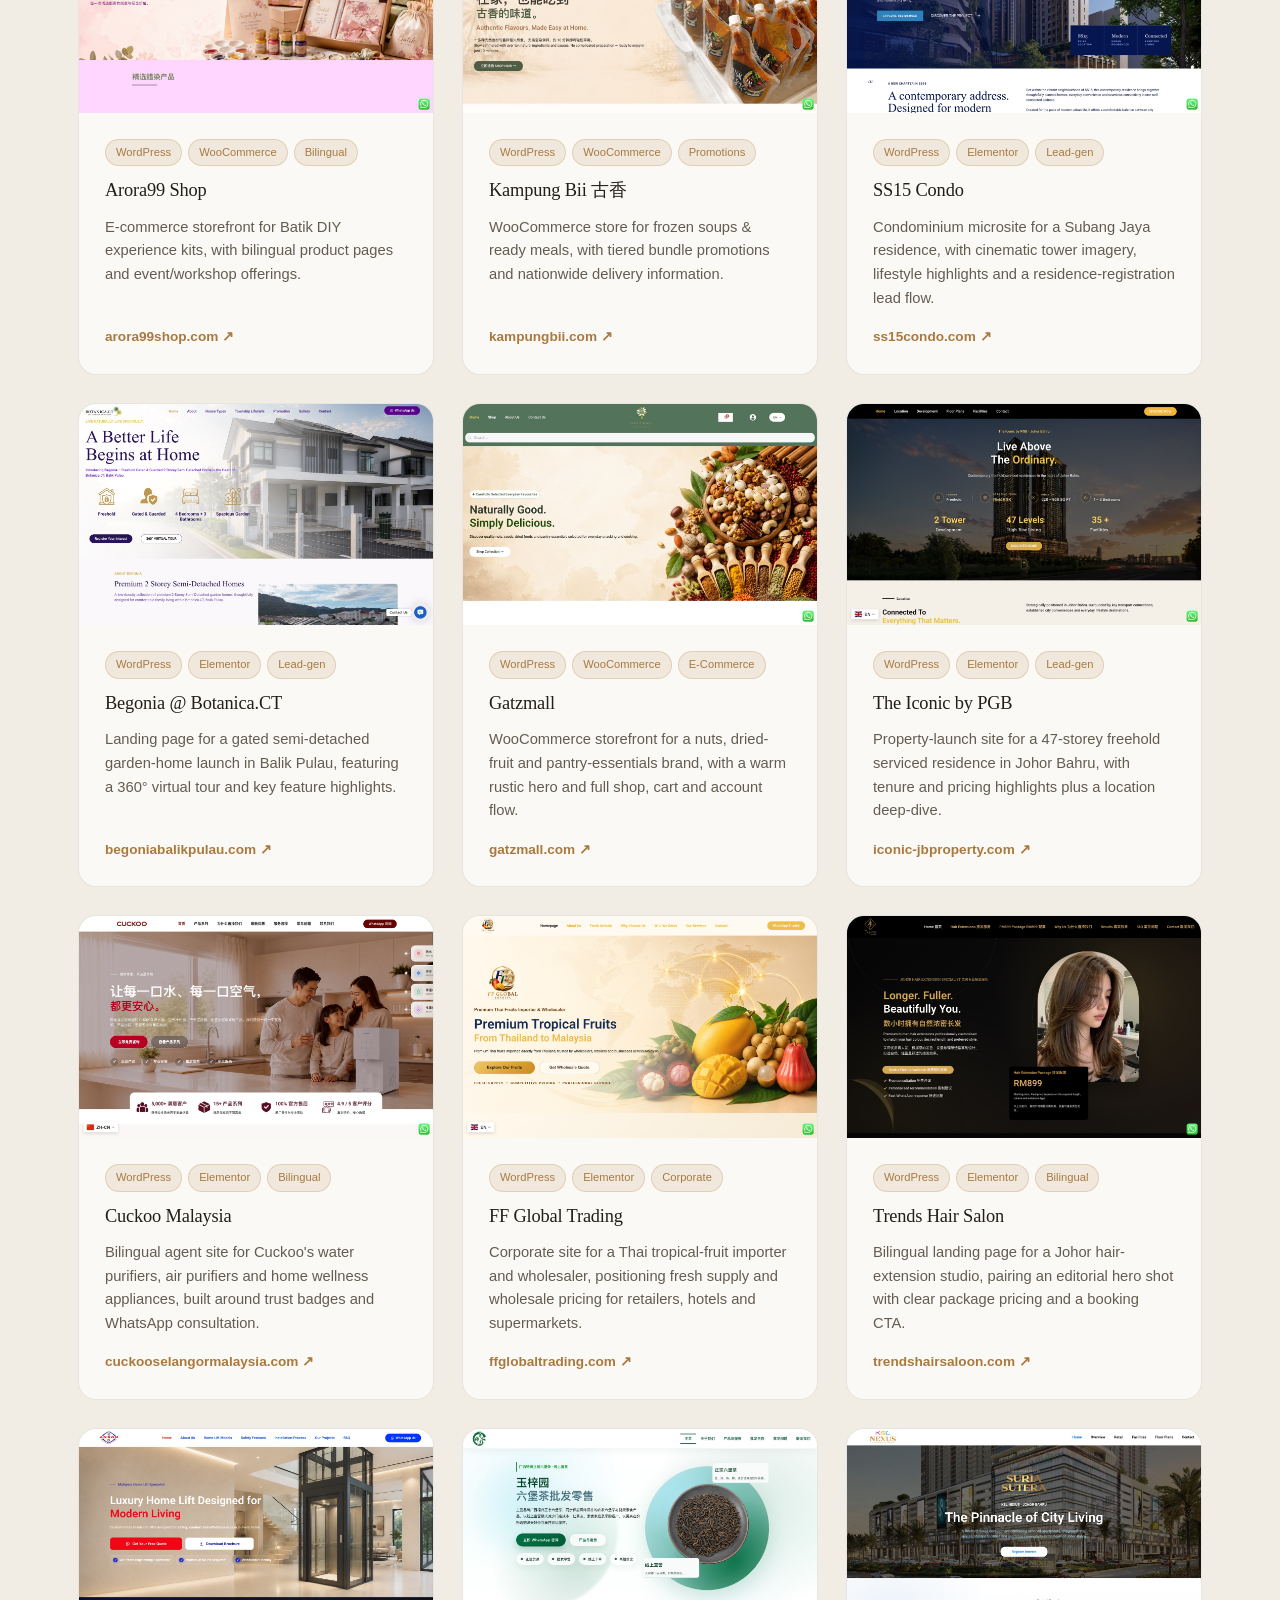
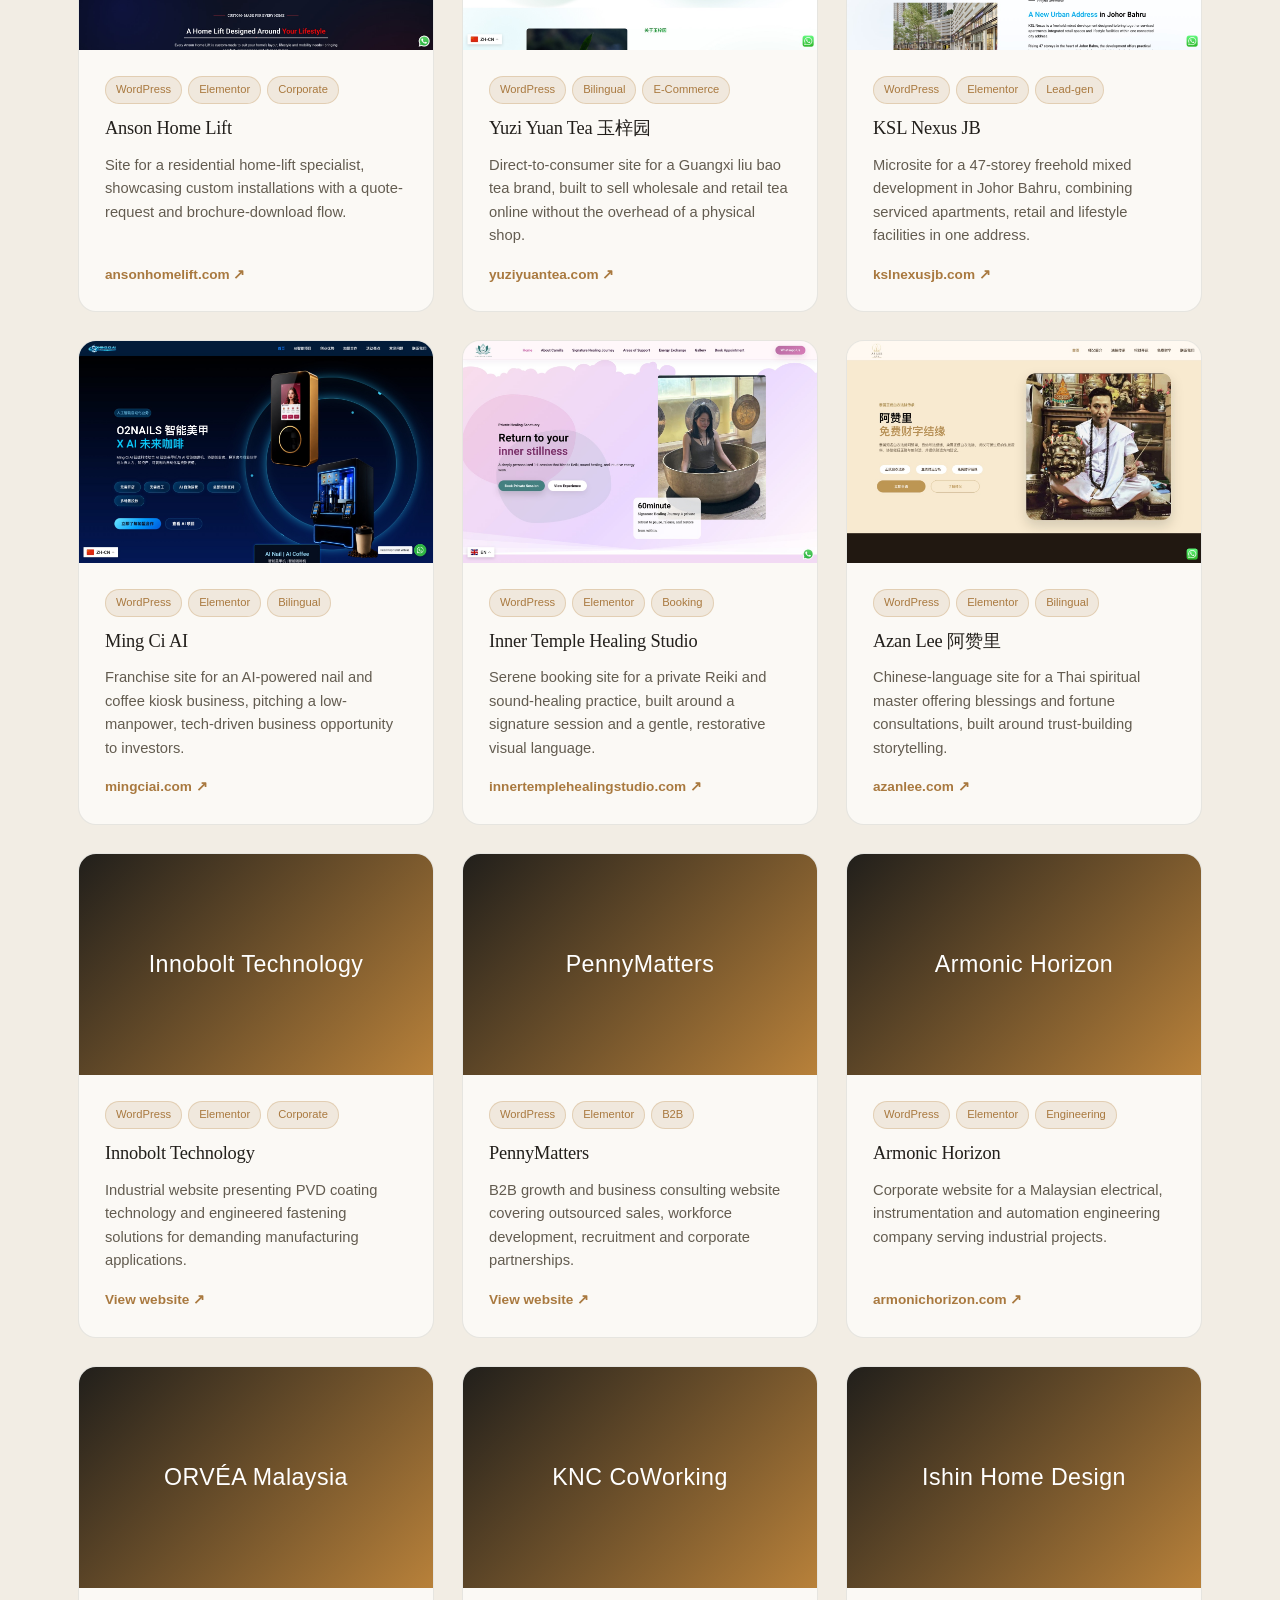
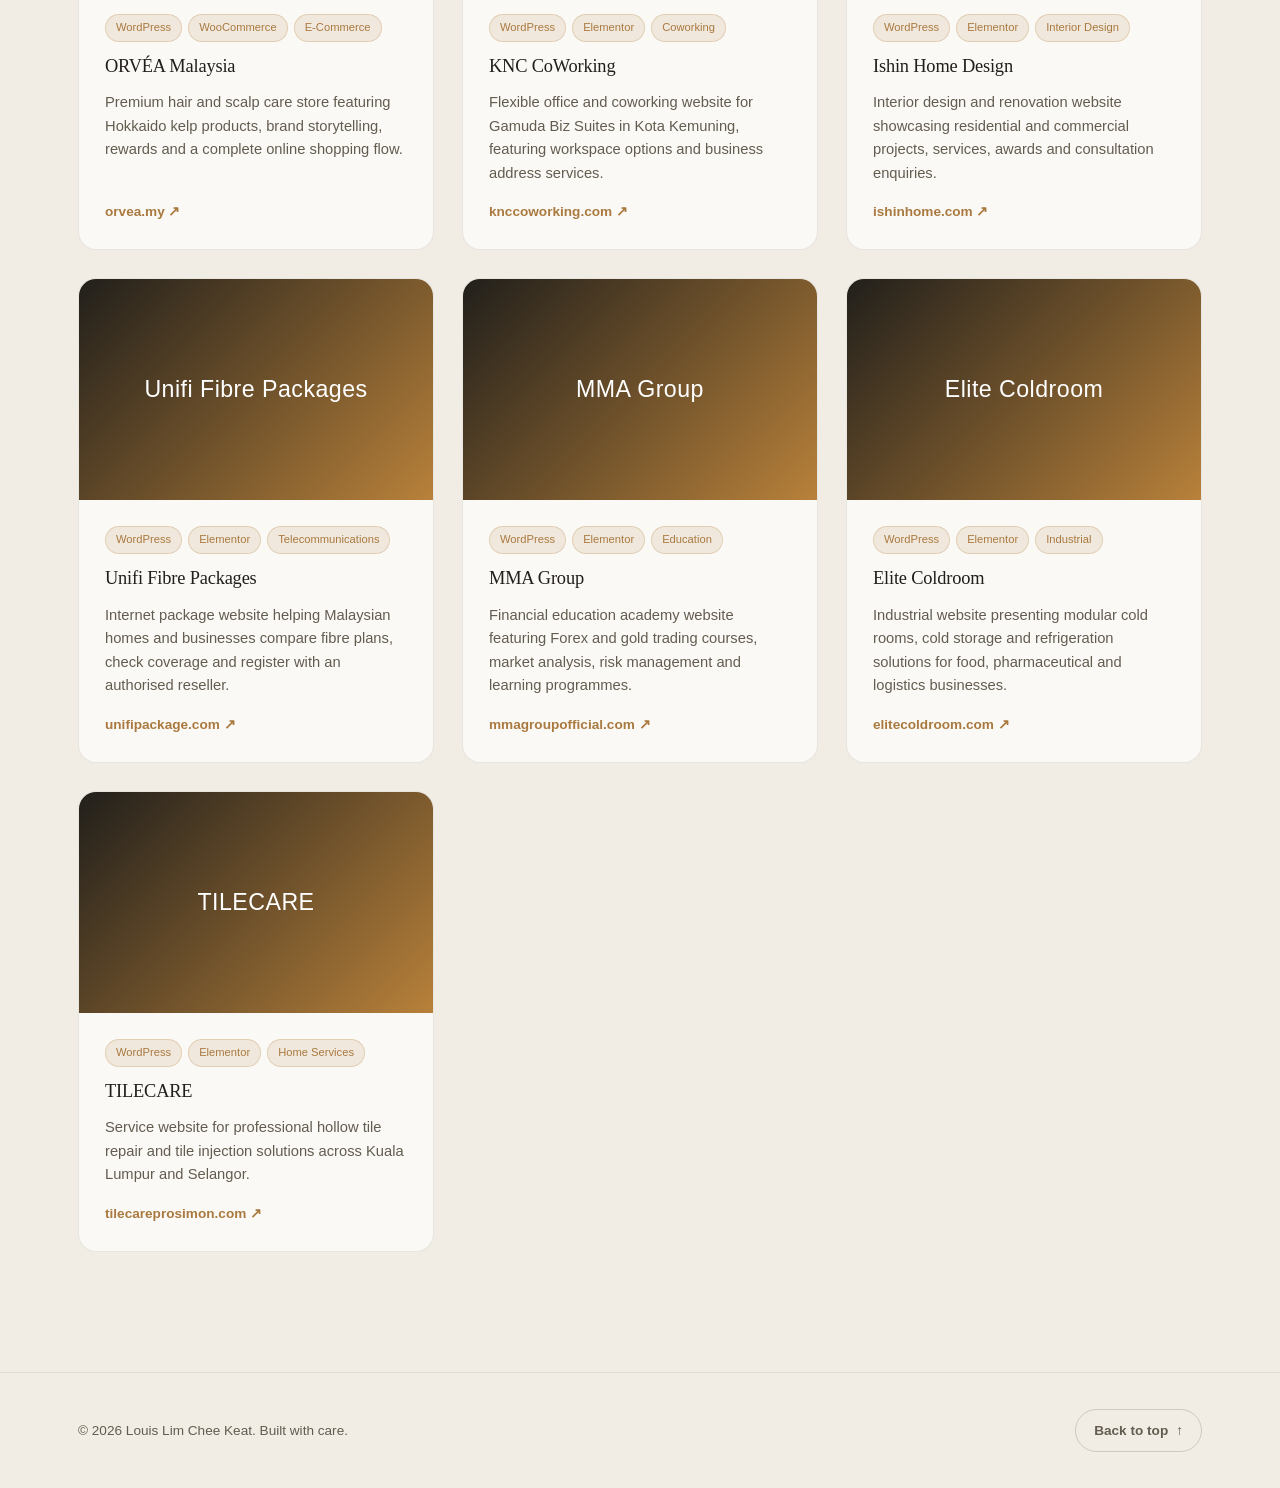
==== commit aa622840: "Add five client websites" ====
--- a/client-websites.html
+++ b/client-websites.html
@@ -127,6 +127,71 @@
       <a href="https://knccoworking.com/" target="_blank" rel="noopener" class="work-link">knccoworking.com ↗</a>
     </div>
   </article>
+
+  <article class="work-card" data-cat="corporate">
+    <a class="work-media" data-title="Ishin Home Design" href="https://ishinhome.com/" target="_blank" rel="noopener">
+      <img src="https://ishinhome.com/wp-content/uploads/2026/08/Texphere-Learning-Centre-Reception-area-1.jpeg" alt="Ishin Home Design interior design and renovation project" loading="lazy">
+      <span class="work-visit">Visit site ↗</span>
+    </a>
+    <div class="work-body">
+      <div class="work-tags"><span class="tag tag-sm">WordPress</span><span class="tag tag-sm">Elementor</span><span class="tag tag-sm">Interior Design</span></div>
+      <h3>Ishin Home Design</h3>
+      <p>Interior design and renovation website showcasing residential and commercial projects, services, awards and consultation enquiries.</p>
+      <a href="https://ishinhome.com/" target="_blank" rel="noopener" class="work-link">ishinhome.com ↗</a>
+    </div>
+  </article>
+
+  <article class="work-card" data-cat="corporate">
+    <a class="work-media" data-title="Unifi Fibre Packages" href="https://unifipackage.com/" target="_blank" rel="noopener">
+      <img src="https://unifipackage.com/wp-content/uploads/2026/10/security.png" alt="Unifi Fibre packages for homes and businesses in Malaysia" loading="lazy">
+      <span class="work-visit">Visit site ↗</span>
+    </a>
+    <div class="work-body">
+      <div class="work-tags"><span class="tag tag-sm">WordPress</span><span class="tag tag-sm">Elementor</span><span class="tag tag-sm">Telecommunications</span></div>
+      <h3>Unifi Fibre Packages</h3>
+      <p>Internet package website helping Malaysian homes and businesses compare fibre plans, check coverage and register with an authorised reseller.</p>
+      <a href="https://unifipackage.com/" target="_blank" rel="noopener" class="work-link">unifipackage.com ↗</a>
+    </div>
+  </article>
+
+  <article class="work-card" data-cat="corporate">
+    <a class="work-media" data-title="MMA Group" href="https://mmagroupofficial.com/" target="_blank" rel="noopener">
+      <img src="https://mmagroupofficial.com/wp-content/uploads/2026/10/WhatsApp-Image-2026-09-15-at-03.03.33-2.jpeg" alt="MMA Group financial education academy" loading="lazy">
+      <span class="work-visit">Visit site ↗</span>
+    </a>
+    <div class="work-body">
+      <div class="work-tags"><span class="tag tag-sm">WordPress</span><span class="tag tag-sm">Elementor</span><span class="tag tag-sm">Education</span></div>
+      <h3>MMA Group</h3>
+      <p>Financial education academy website featuring Forex and gold trading courses, market analysis, risk management and learning programmes.</p>
+      <a href="https://mmagroupofficial.com/" target="_blank" rel="noopener" class="work-link">mmagroupofficial.com ↗</a>
+    </div>
+  </article>
+
+  <article class="work-card" data-cat="corporate">
+    <a class="work-media" data-title="Elite Coldroom" href="https://elitecoldroom.com/" target="_blank" rel="noopener">
+      <img src="https://elitecoldroom.com/wp-content/uploads/2026/10/WhatsApp-Image-2026-09-17-at-14.18.14-1.jpeg" alt="Elite Coldroom modular cold room solution" loading="lazy">
+      <span class="work-visit">Visit site ↗</span>
+    </a>
+    <div class="work-body">
+      <div class="work-tags"><span class="tag tag-sm">WordPress</span><span class="tag tag-sm">Elementor</span><span class="tag tag-sm">Industrial</span></div>
+      <h3>Elite Coldroom</h3>
+      <p>Industrial website presenting modular cold rooms, cold storage and refrigeration solutions for food, pharmaceutical and logistics businesses.</p>
+      <a href="https://elitecoldroom.com/" target="_blank" rel="noopener" class="work-link">elitecoldroom.com ↗</a>
+    </div>
+  </article>
+
+  <article class="work-card" data-cat="corporate">
+    <a class="work-media" data-title="TILECARE" href="https://tilecareprosimon.com/" target="_blank" rel="noopener">
+      <img src="https://tilecareprosimon.com/wp-content/uploads/2026/10/tiler-installing-ceramic-tiles-floor_996271-2375.avif" alt="TILECARE hollow tile repair service" loading="lazy">
+      <span class="work-visit">Visit site ↗</span>
+    </a>
+    <div class="work-body">
+      <div class="work-tags"><span class="tag tag-sm">WordPress</span><span class="tag tag-sm">Elementor</span><span class="tag tag-sm">Home Services</span></div>
+      <h3>TILECARE</h3>
+      <p>Service website for professional hollow tile repair and tile injection solutions across Kuala Lumpur and Selangor.</p>
+      <a href="https://tilecareprosimon.com/" target="_blank" rel="noopener" class="work-link">tilecareprosimon.com ↗</a>
+    </div>
+  </article>
 </template>
 
 <footer class="site-footer">
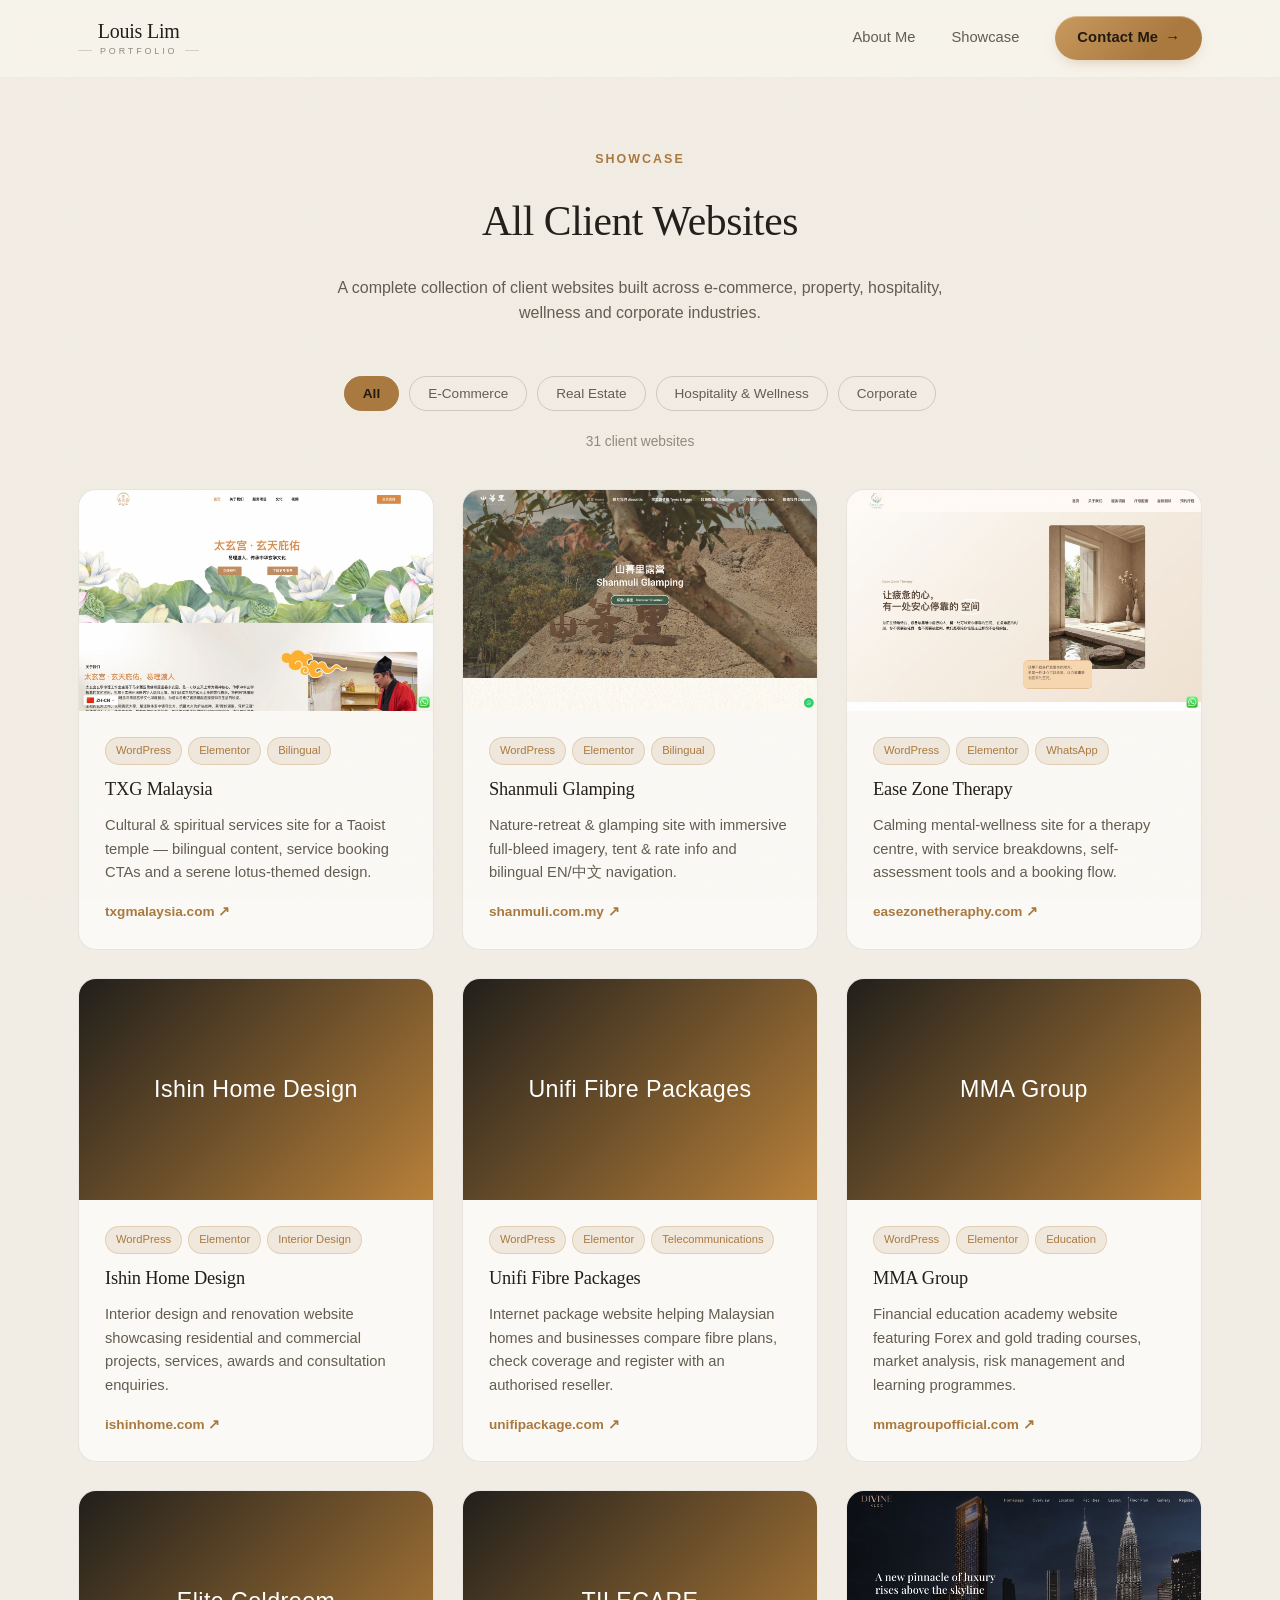
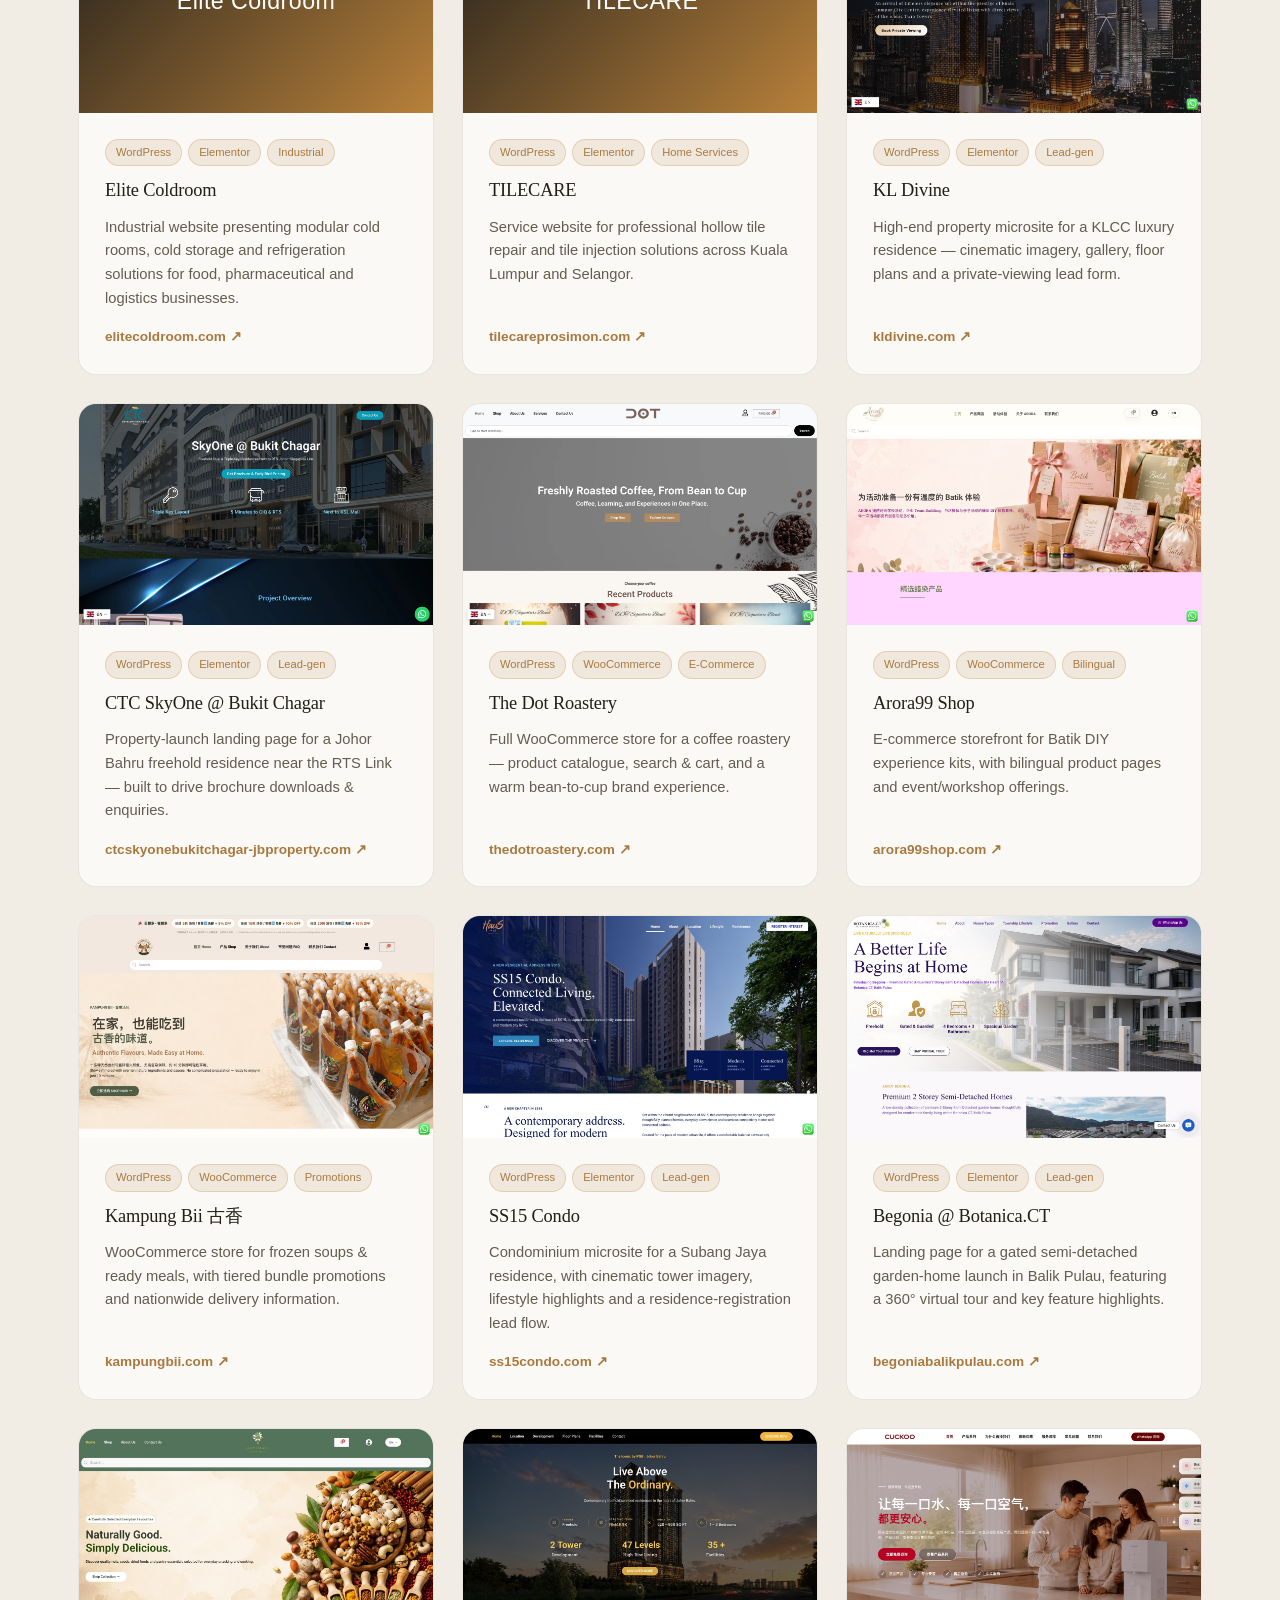
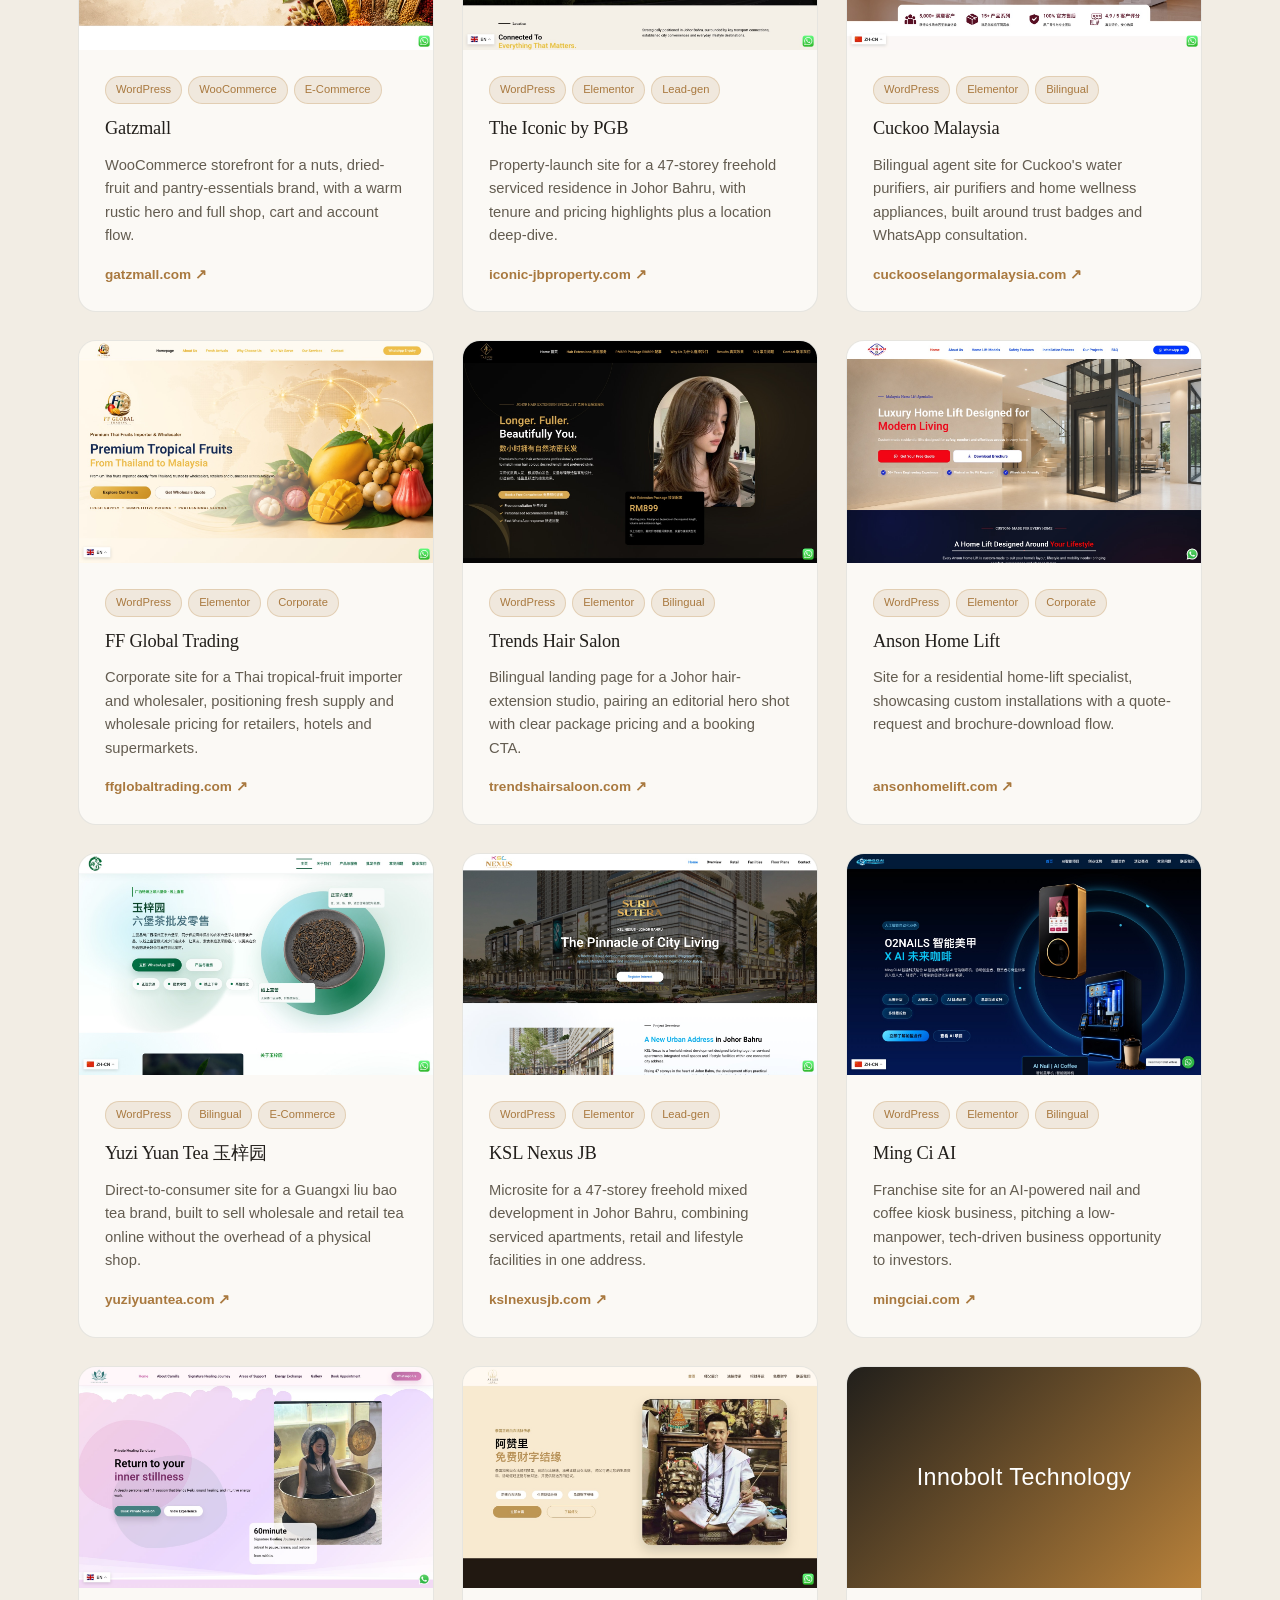
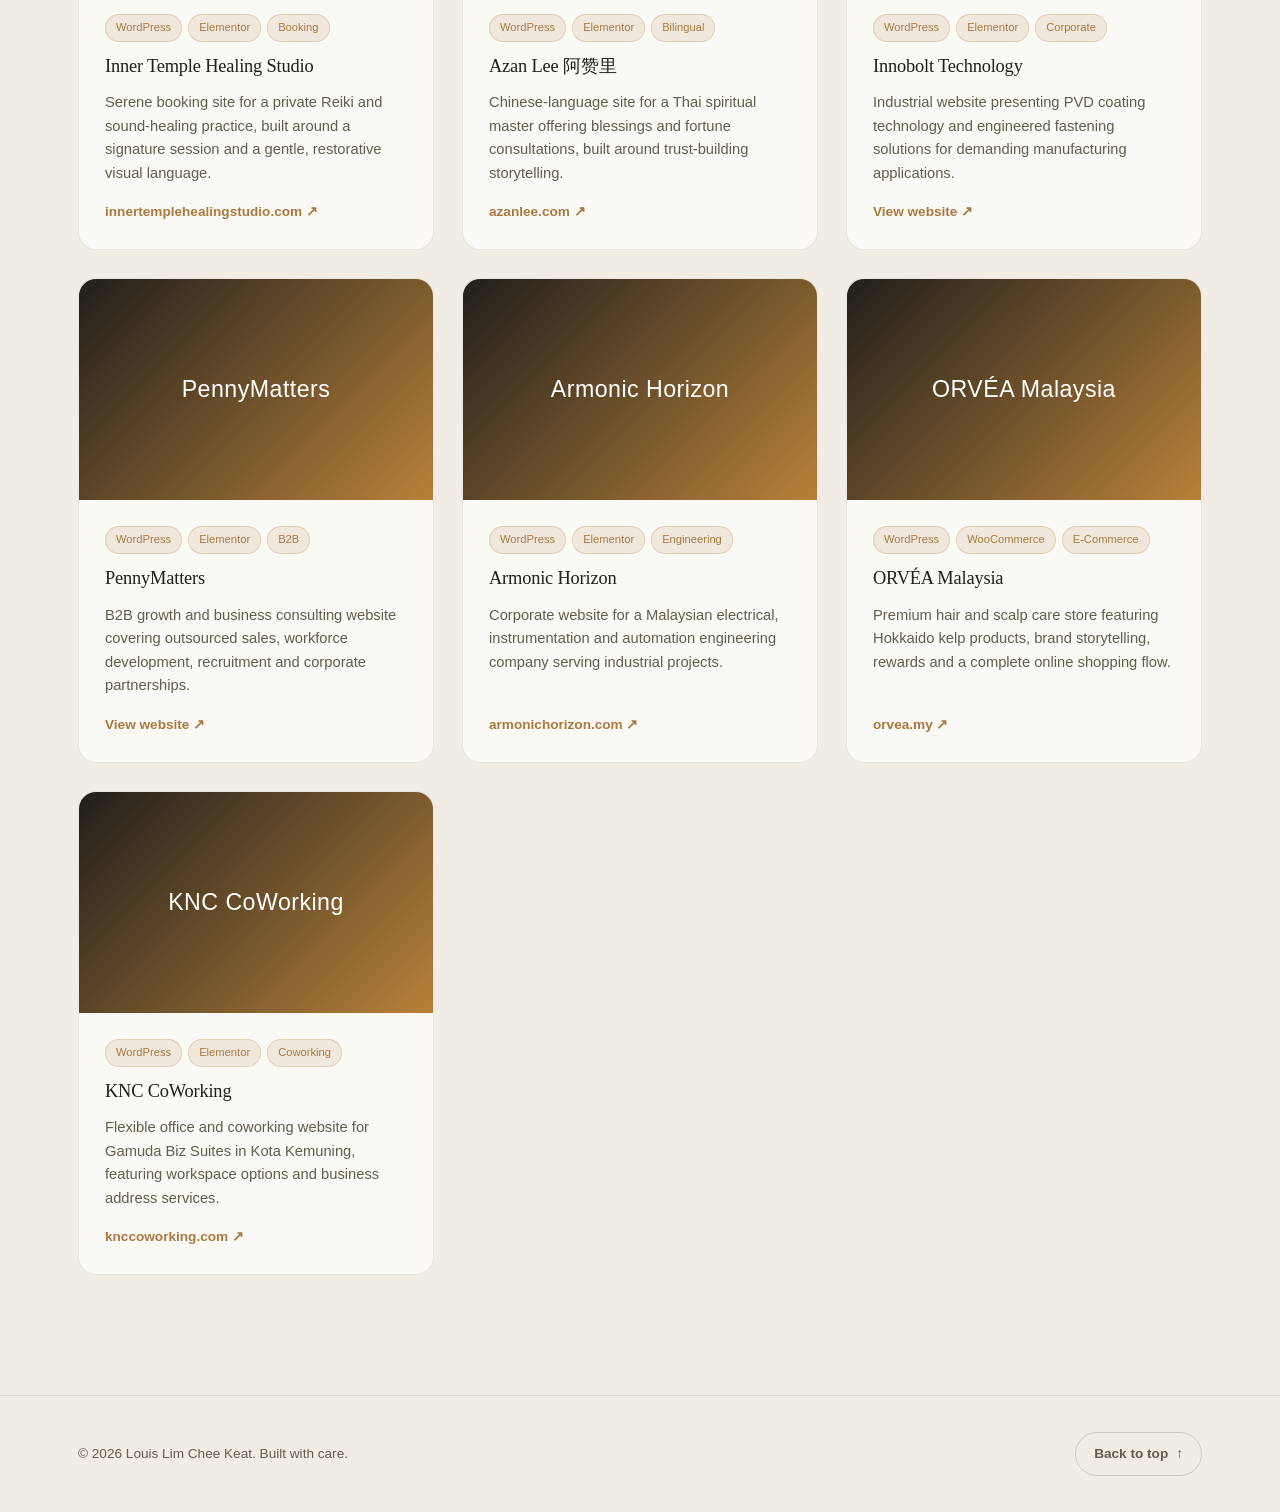
==== commit c7ab02a1: "Show latest client sites in homepage filters" ====
--- a/client-websites.html
+++ b/client-websites.html
@@ -128,70 +128,6 @@
     </div>
   </article>
 
-  <article class="work-card" data-cat="corporate">
-    <a class="work-media" data-title="Ishin Home Design" href="https://ishinhome.com/" target="_blank" rel="noopener">
-      <img src="https://ishinhome.com/wp-content/uploads/2026/08/Texphere-Learning-Centre-Reception-area-1.jpeg" alt="Ishin Home Design interior design and renovation project" loading="lazy">
-      <span class="work-visit">Visit site ↗</span>
-    </a>
-    <div class="work-body">
-      <div class="work-tags"><span class="tag tag-sm">WordPress</span><span class="tag tag-sm">Elementor</span><span class="tag tag-sm">Interior Design</span></div>
-      <h3>Ishin Home Design</h3>
-      <p>Interior design and renovation website showcasing residential and commercial projects, services, awards and consultation enquiries.</p>
-      <a href="https://ishinhome.com/" target="_blank" rel="noopener" class="work-link">ishinhome.com ↗</a>
-    </div>
-  </article>
-
-  <article class="work-card" data-cat="corporate">
-    <a class="work-media" data-title="Unifi Fibre Packages" href="https://unifipackage.com/" target="_blank" rel="noopener">
-      <img src="https://unifipackage.com/wp-content/uploads/2026/10/security.png" alt="Unifi Fibre packages for homes and businesses in Malaysia" loading="lazy">
-      <span class="work-visit">Visit site ↗</span>
-    </a>
-    <div class="work-body">
-      <div class="work-tags"><span class="tag tag-sm">WordPress</span><span class="tag tag-sm">Elementor</span><span class="tag tag-sm">Telecommunications</span></div>
-      <h3>Unifi Fibre Packages</h3>
-      <p>Internet package website helping Malaysian homes and businesses compare fibre plans, check coverage and register with an authorised reseller.</p>
-      <a href="https://unifipackage.com/" target="_blank" rel="noopener" class="work-link">unifipackage.com ↗</a>
-    </div>
-  </article>
-
-  <article class="work-card" data-cat="corporate">
-    <a class="work-media" data-title="MMA Group" href="https://mmagroupofficial.com/" target="_blank" rel="noopener">
-      <img src="https://mmagroupofficial.com/wp-content/uploads/2026/10/WhatsApp-Image-2026-09-15-at-03.03.33-2.jpeg" alt="MMA Group financial education academy" loading="lazy">
-      <span class="work-visit">Visit site ↗</span>
-    </a>
-    <div class="work-body">
-      <div class="work-tags"><span class="tag tag-sm">WordPress</span><span class="tag tag-sm">Elementor</span><span class="tag tag-sm">Education</span></div>
-      <h3>MMA Group</h3>
-      <p>Financial education academy website featuring Forex and gold trading courses, market analysis, risk management and learning programmes.</p>
-      <a href="https://mmagroupofficial.com/" target="_blank" rel="noopener" class="work-link">mmagroupofficial.com ↗</a>
-    </div>
-  </article>
-
-  <article class="work-card" data-cat="corporate">
-    <a class="work-media" data-title="Elite Coldroom" href="https://elitecoldroom.com/" target="_blank" rel="noopener">
-      <img src="https://elitecoldroom.com/wp-content/uploads/2026/10/WhatsApp-Image-2026-09-17-at-14.18.14-1.jpeg" alt="Elite Coldroom modular cold room solution" loading="lazy">
-      <span class="work-visit">Visit site ↗</span>
-    </a>
-    <div class="work-body">
-      <div class="work-tags"><span class="tag tag-sm">WordPress</span><span class="tag tag-sm">Elementor</span><span class="tag tag-sm">Industrial</span></div>
-      <h3>Elite Coldroom</h3>
-      <p>Industrial website presenting modular cold rooms, cold storage and refrigeration solutions for food, pharmaceutical and logistics businesses.</p>
-      <a href="https://elitecoldroom.com/" target="_blank" rel="noopener" class="work-link">elitecoldroom.com ↗</a>
-    </div>
-  </article>
-
-  <article class="work-card" data-cat="corporate">
-    <a class="work-media" data-title="TILECARE" href="https://tilecareprosimon.com/" target="_blank" rel="noopener">
-      <img src="https://tilecareprosimon.com/wp-content/uploads/2026/10/tiler-installing-ceramic-tiles-floor_996271-2375.avif" alt="TILECARE hollow tile repair service" loading="lazy">
-      <span class="work-visit">Visit site ↗</span>
-    </a>
-    <div class="work-body">
-      <div class="work-tags"><span class="tag tag-sm">WordPress</span><span class="tag tag-sm">Elementor</span><span class="tag tag-sm">Home Services</span></div>
-      <h3>TILECARE</h3>
-      <p>Service website for professional hollow tile repair and tile injection solutions across Kuala Lumpur and Selangor.</p>
-      <a href="https://tilecareprosimon.com/" target="_blank" rel="noopener" class="work-link">tilecareprosimon.com ↗</a>
-    </div>
-  </article>
 </template>
 
 <footer class="site-footer">
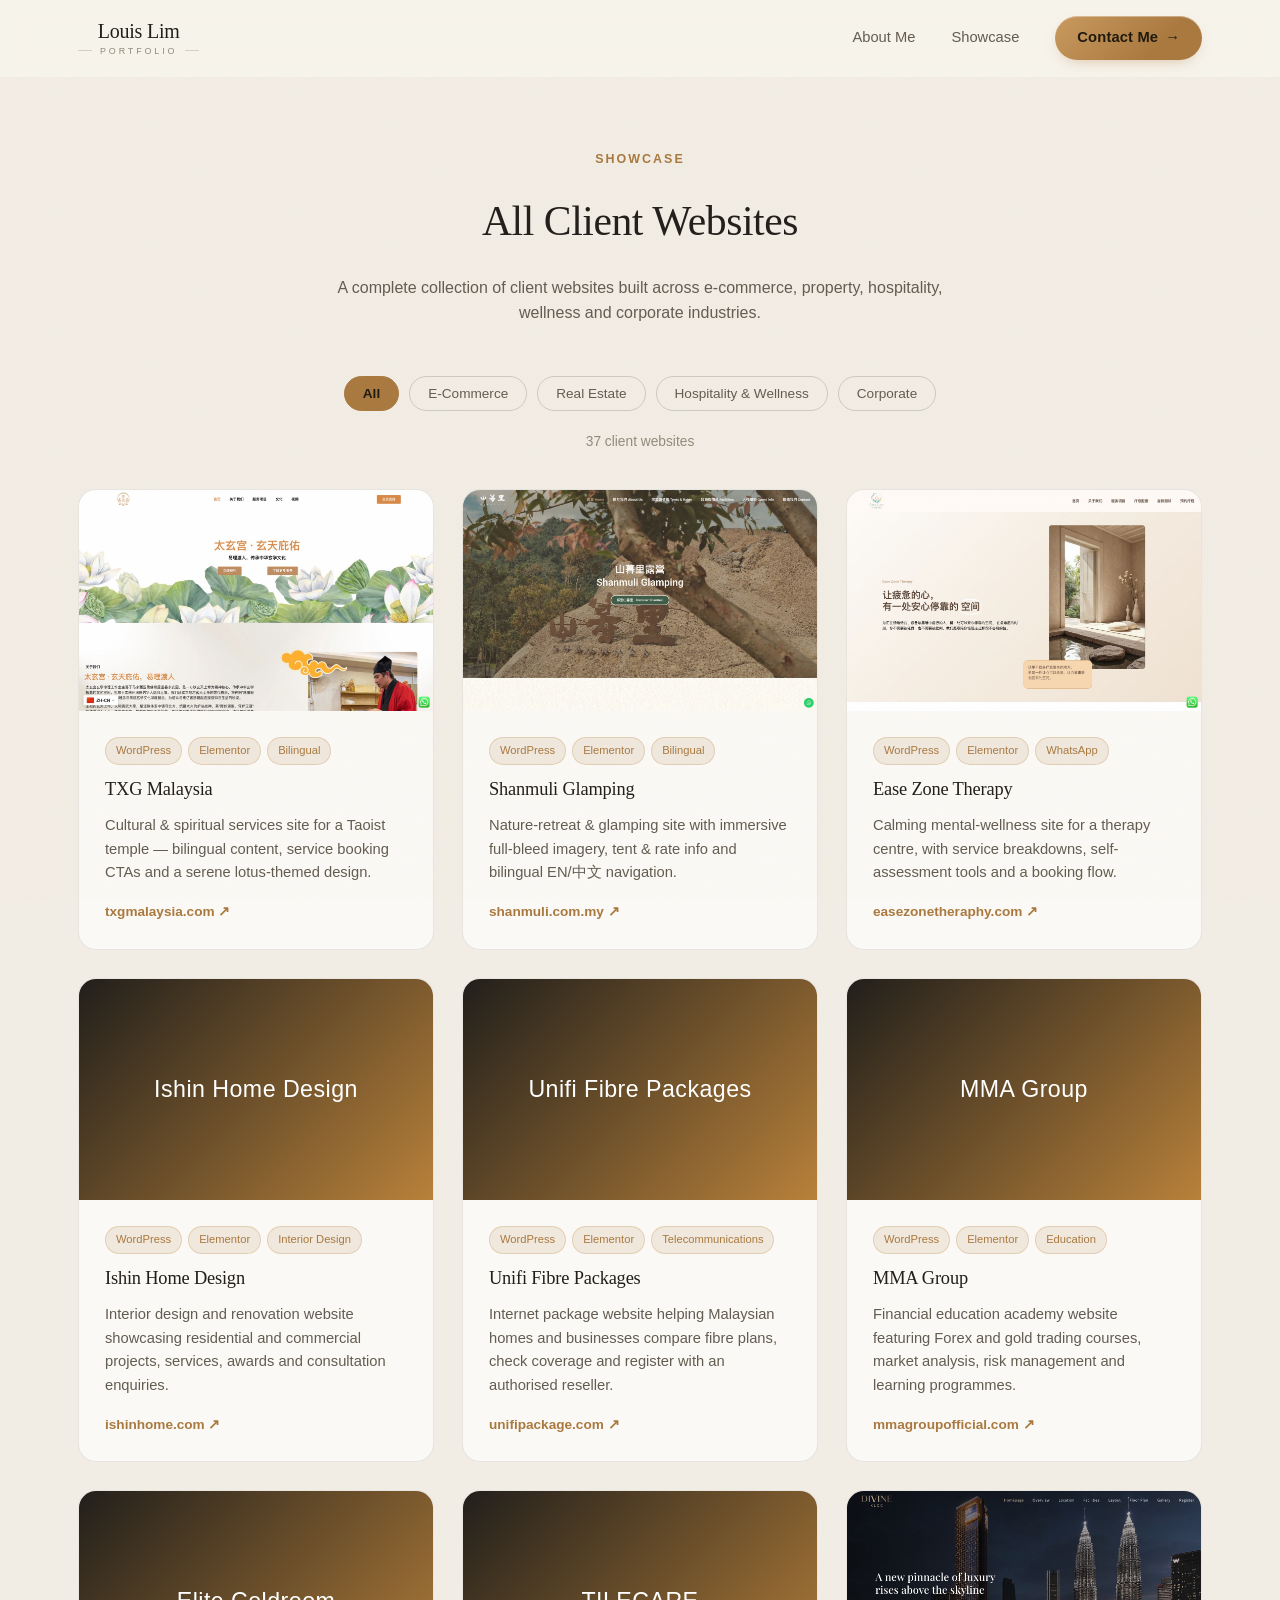
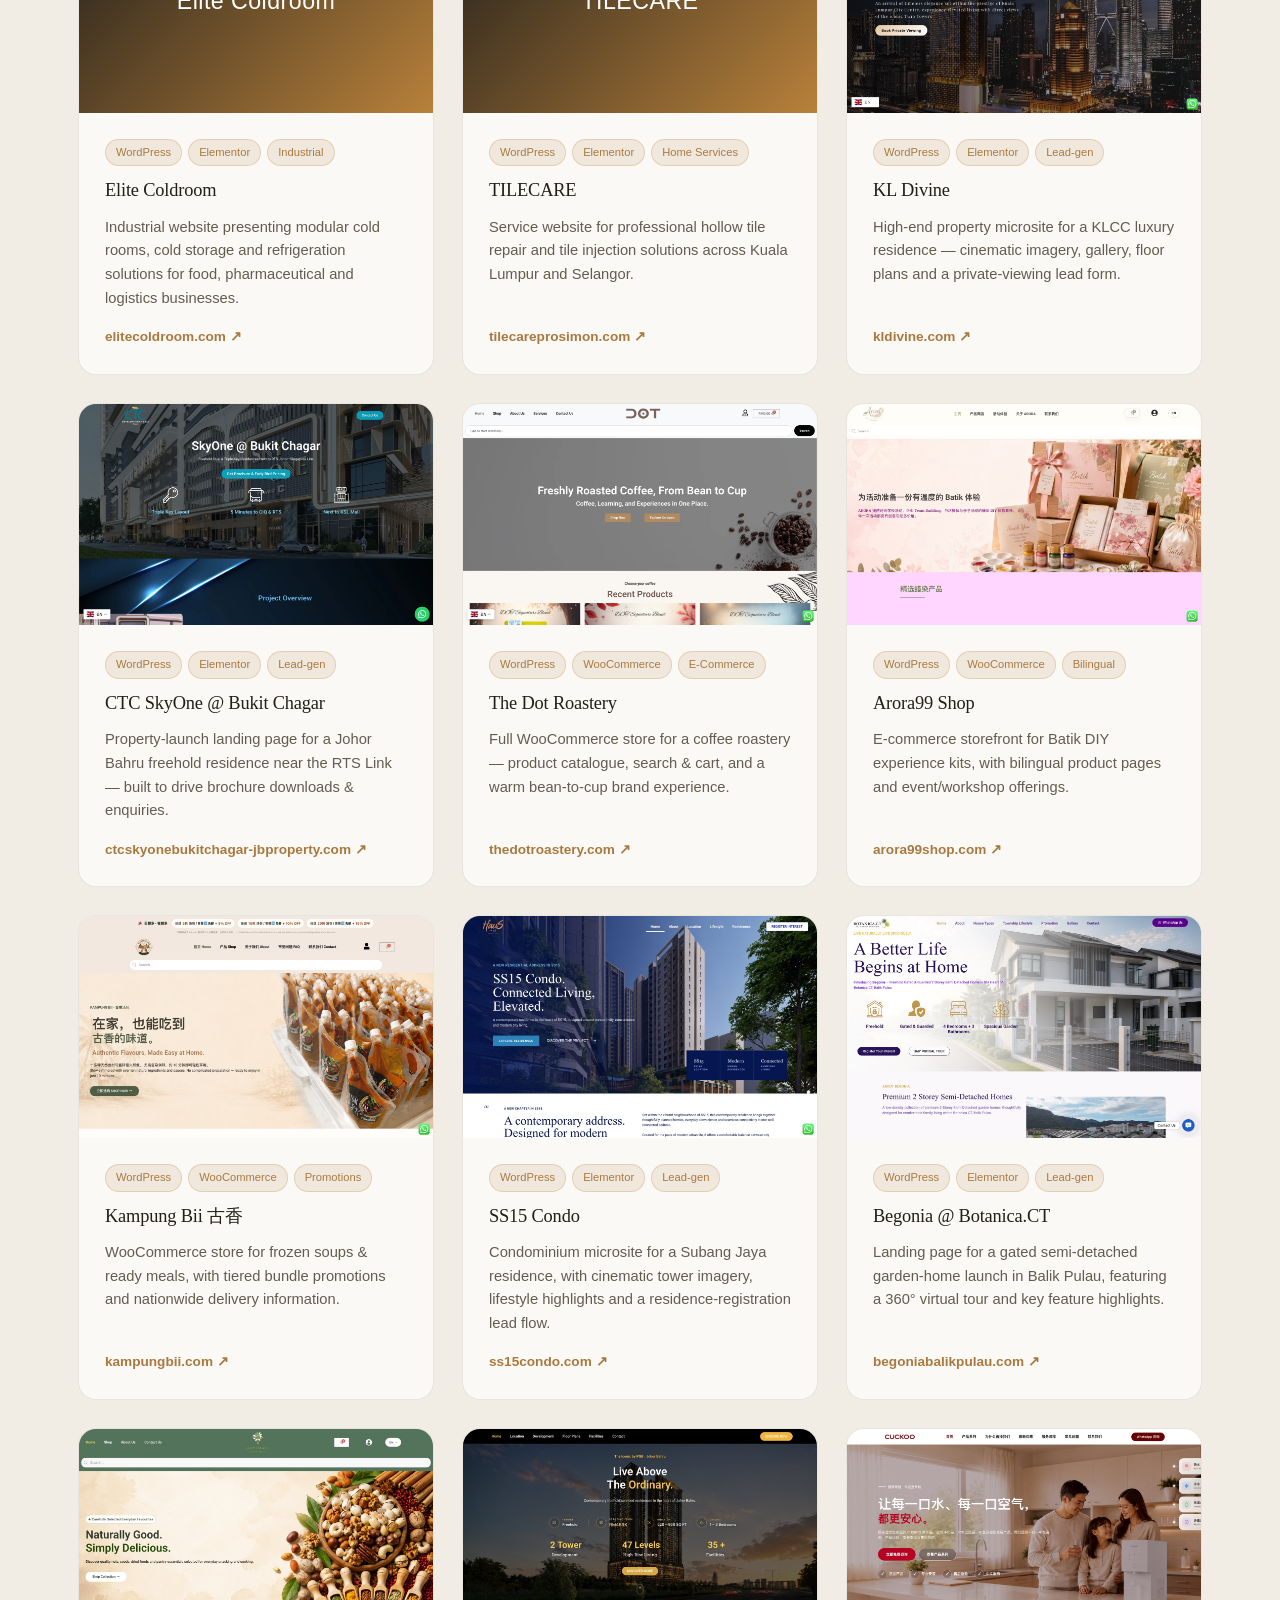
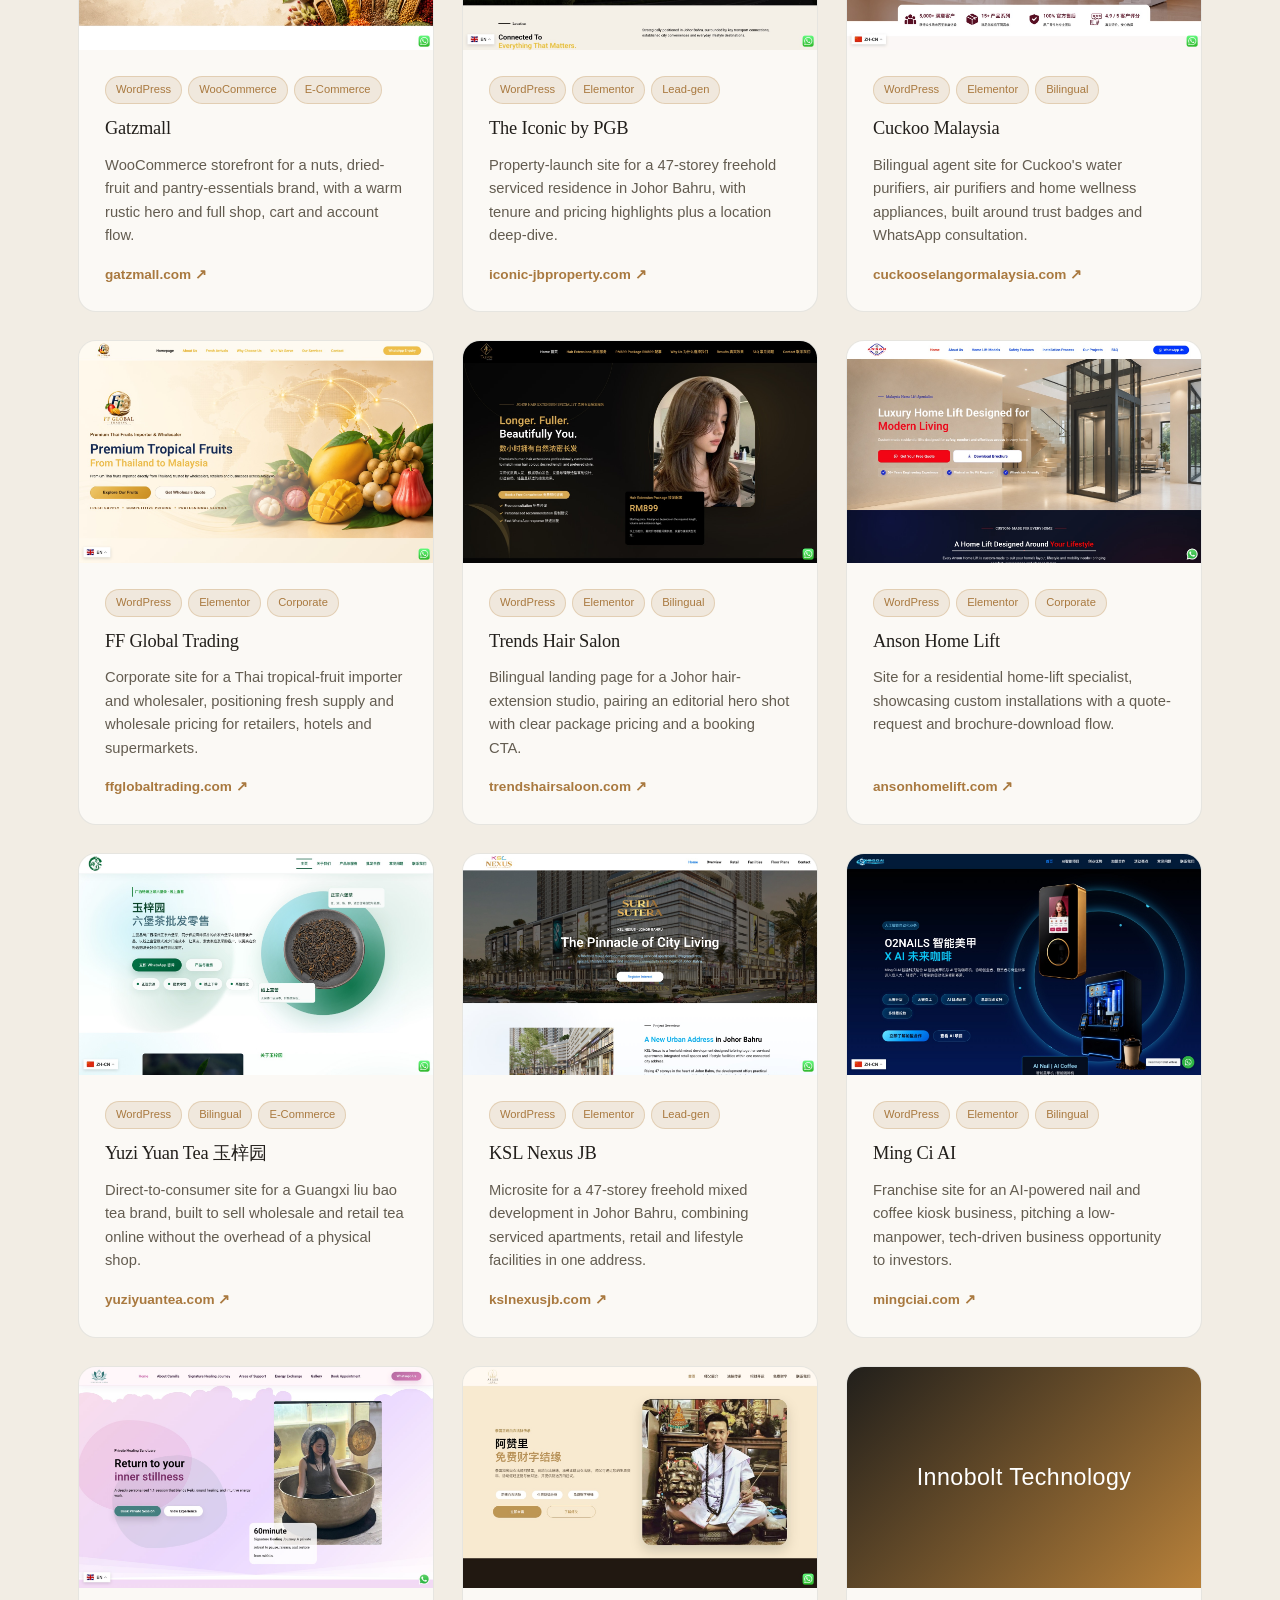
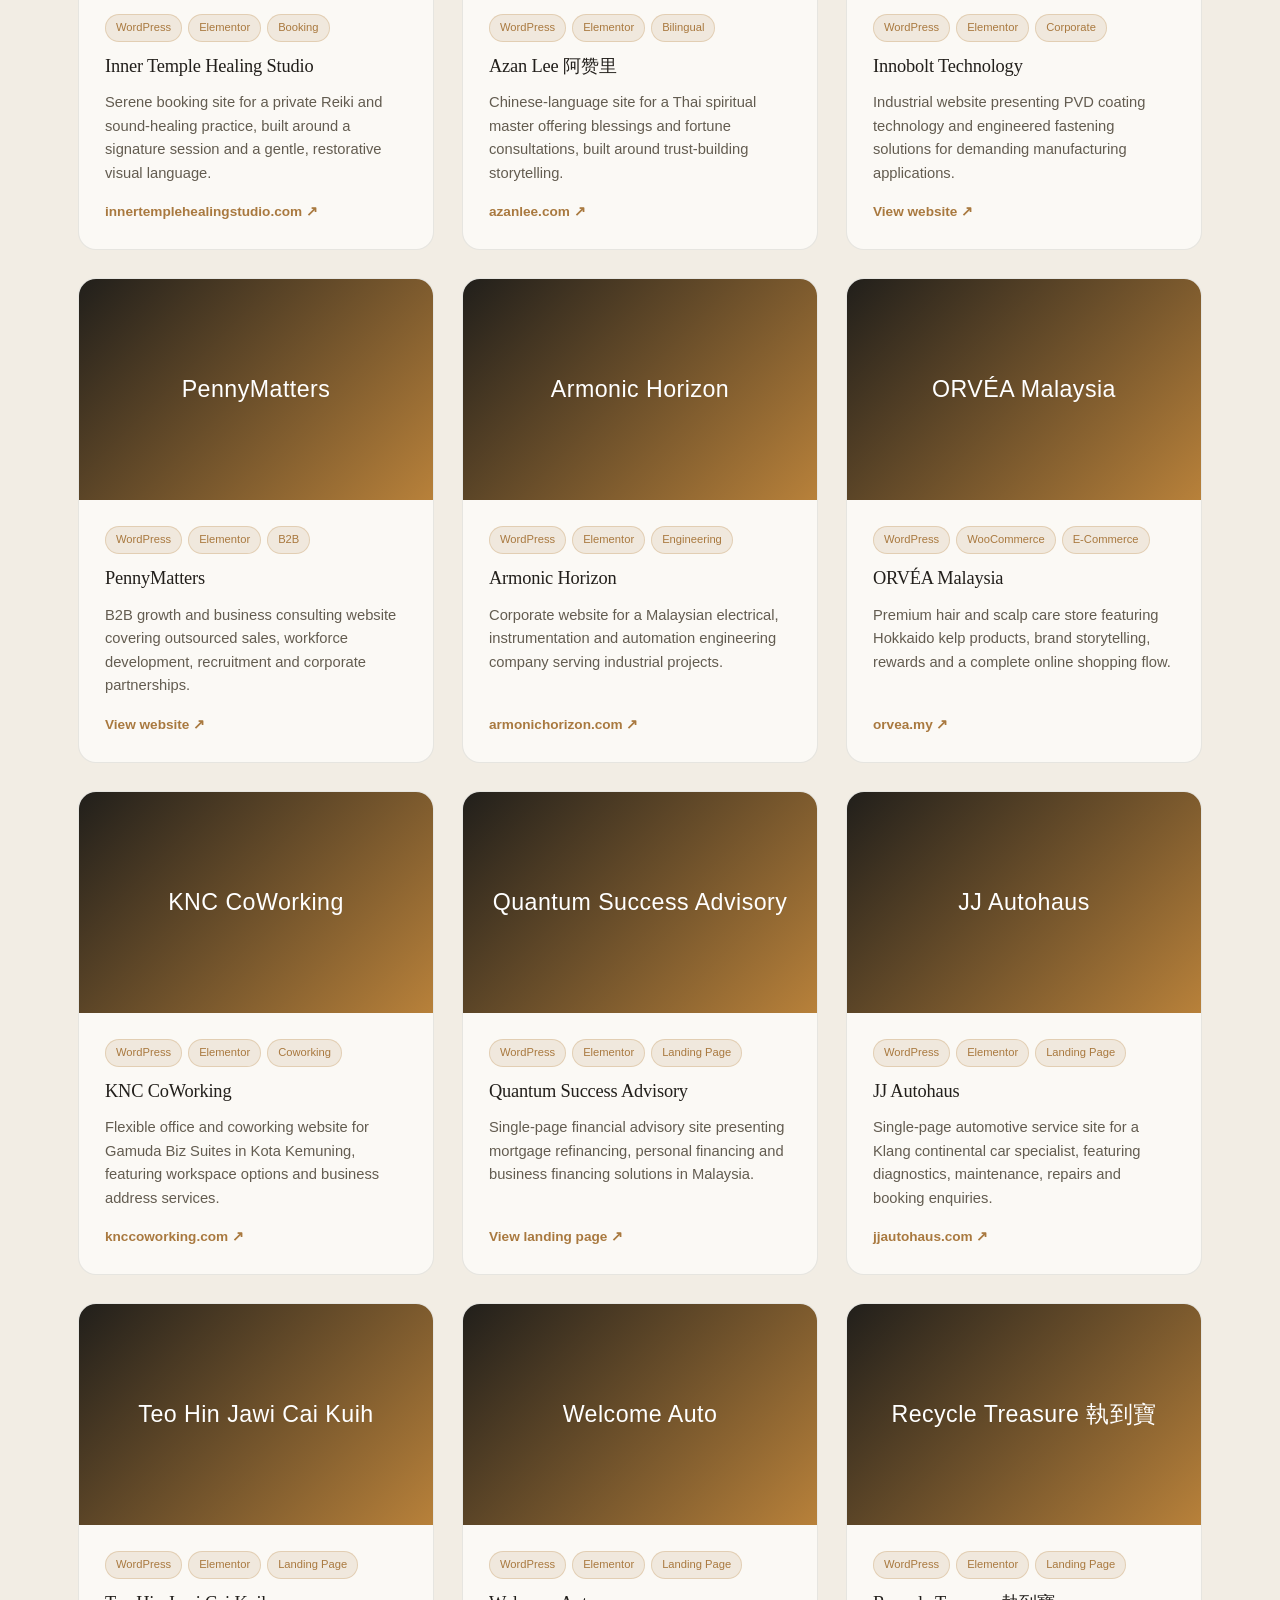
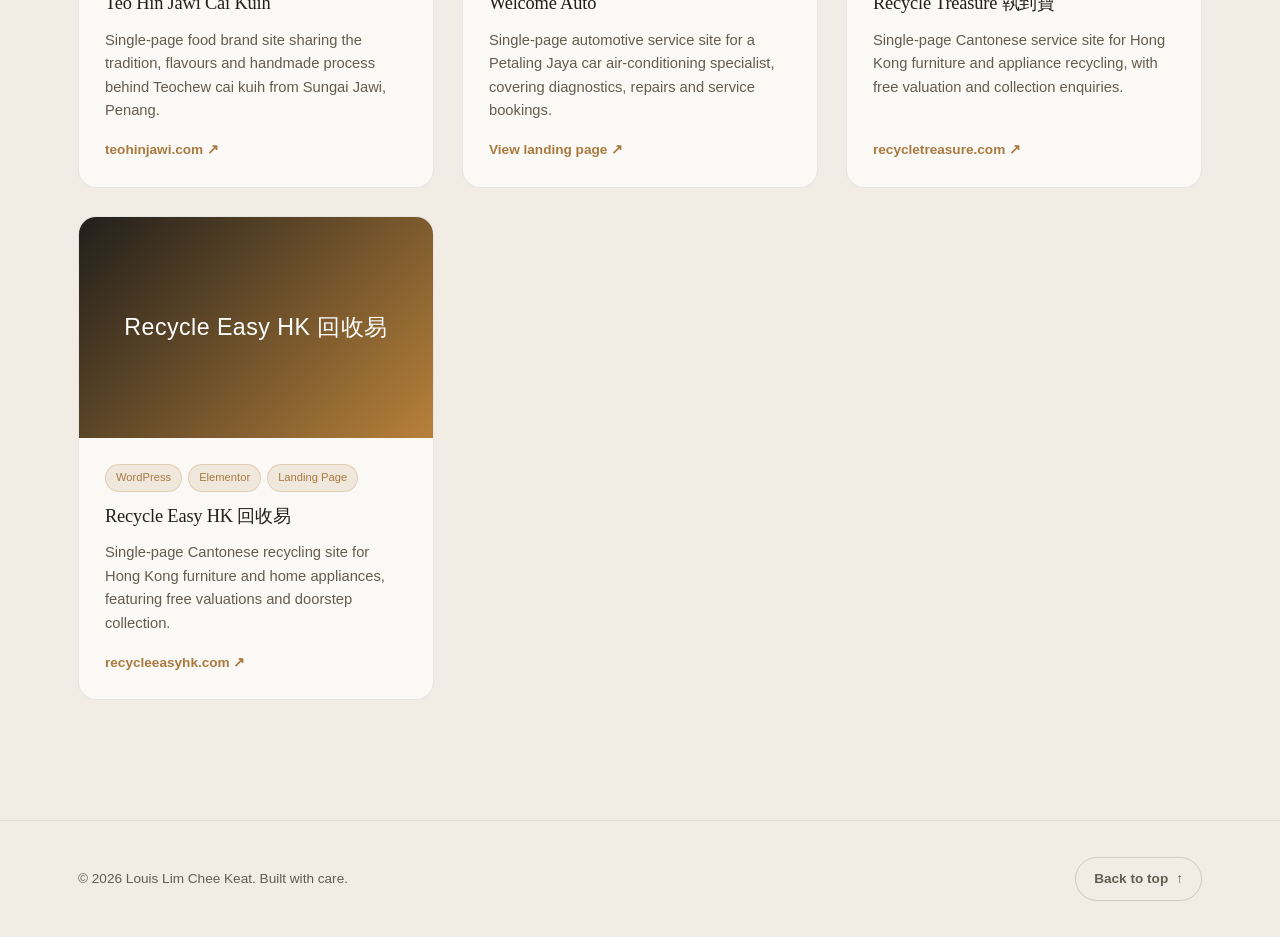
==== commit 0b736cd7: "Add six classified client landing pages" ====
--- a/client-websites.html
+++ b/client-websites.html
@@ -128,6 +128,84 @@
     </div>
   </article>
 
+  <article class="work-card" data-cat="corporate" data-type="landing-page">
+    <a class="work-media" data-title="Quantum Success Advisory" href="https://generous-beige-leopard.157-20-105-252.cpanel.site/" target="_blank" rel="noopener">
+      <img src="https://generous-beige-leopard.157-20-105-252.cpanel.site/wp-content/uploads/2026/10/modern-minimalist-office-black-white-683x1024.jpg" alt="Quantum Success Advisory financial guidance landing page" loading="lazy">
+      <span class="work-visit">Visit site ↗</span>
+    </a>
+    <div class="work-body">
+      <div class="work-tags"><span class="tag tag-sm">WordPress</span><span class="tag tag-sm">Elementor</span><span class="tag tag-sm">Landing Page</span></div>
+      <h3>Quantum Success Advisory</h3>
+      <p>Single-page financial advisory site presenting mortgage refinancing, personal financing and business financing solutions in Malaysia.</p>
+      <a href="https://generous-beige-leopard.157-20-105-252.cpanel.site/" target="_blank" rel="noopener" class="work-link">View landing page ↗</a>
+    </div>
+  </article>
+
+  <article class="work-card" data-cat="corporate" data-type="landing-page">
+    <a class="work-media" data-title="JJ Autohaus" href="https://jjautohaus.com/" target="_blank" rel="noopener">
+      <img src="https://jjautohaus.com/wp-content/uploads/2026/11/Untitled-design-1.png" alt="JJ Autohaus continental car specialist landing page" loading="lazy">
+      <span class="work-visit">Visit site ↗</span>
+    </a>
+    <div class="work-body">
+      <div class="work-tags"><span class="tag tag-sm">WordPress</span><span class="tag tag-sm">Elementor</span><span class="tag tag-sm">Landing Page</span></div>
+      <h3>JJ Autohaus</h3>
+      <p>Single-page automotive service site for a Klang continental car specialist, featuring diagnostics, maintenance, repairs and booking enquiries.</p>
+      <a href="https://jjautohaus.com/" target="_blank" rel="noopener" class="work-link">jjautohaus.com ↗</a>
+    </div>
+  </article>
+
+  <article class="work-card" data-cat="corporate" data-type="landing-page">
+    <a class="work-media" data-title="Teo Hin Jawi Cai Kuih" href="https://teohinjawi.com/" target="_blank" rel="noopener">
+      <img src="https://teohinjawi.com/wp-content/uploads/2026/10/IMG-20240306-WA0009-1024x767.jpg" alt="Traditional handmade Teo Hin Jawi Cai Kuih" loading="lazy">
+      <span class="work-visit">Visit site ↗</span>
+    </a>
+    <div class="work-body">
+      <div class="work-tags"><span class="tag tag-sm">WordPress</span><span class="tag tag-sm">Elementor</span><span class="tag tag-sm">Landing Page</span></div>
+      <h3>Teo Hin Jawi Cai Kuih</h3>
+      <p>Single-page food brand site sharing the tradition, flavours and handmade process behind Teochew cai kuih from Sungai Jawi, Penang.</p>
+      <a href="https://teohinjawi.com/" target="_blank" rel="noopener" class="work-link">teohinjawi.com ↗</a>
+    </div>
+  </article>
+
+  <article class="work-card" data-cat="corporate" data-type="landing-page">
+    <a class="work-media" data-title="Welcome Auto" href="https://awesome-indigo-mockingbird.157-20-105-252.cpanel.site/" target="_blank" rel="noopener">
+      <img src="https://awesome-indigo-mockingbird.157-20-105-252.cpanel.site/wp-content/uploads/2026/10/3.png" alt="Welcome Auto car air-conditioning service landing page" loading="lazy">
+      <span class="work-visit">Visit site ↗</span>
+    </a>
+    <div class="work-body">
+      <div class="work-tags"><span class="tag tag-sm">WordPress</span><span class="tag tag-sm">Elementor</span><span class="tag tag-sm">Landing Page</span></div>
+      <h3>Welcome Auto</h3>
+      <p>Single-page automotive service site for a Petaling Jaya car air-conditioning specialist, covering diagnostics, repairs and service bookings.</p>
+      <a href="https://awesome-indigo-mockingbird.157-20-105-252.cpanel.site/" target="_blank" rel="noopener" class="work-link">View landing page ↗</a>
+    </div>
+  </article>
+
+  <article class="work-card" data-cat="corporate" data-type="landing-page">
+    <a class="work-media" data-title="Recycle Treasure 執到寶" href="https://recycletreasure.com/" target="_blank" rel="noopener">
+      <img src="https://recycletreasure.com/wp-content/uploads/2026/10/224ea932-99b4-4b44-adfe-9c6039a76b9e.jpg" alt="Recycle Treasure Hong Kong furniture and appliance recycling" loading="lazy">
+      <span class="work-visit">Visit site ↗</span>
+    </a>
+    <div class="work-body">
+      <div class="work-tags"><span class="tag tag-sm">WordPress</span><span class="tag tag-sm">Elementor</span><span class="tag tag-sm">Landing Page</span></div>
+      <h3>Recycle Treasure 執到寶</h3>
+      <p>Single-page Cantonese service site for Hong Kong furniture and appliance recycling, with free valuation and collection enquiries.</p>
+      <a href="https://recycletreasure.com/" target="_blank" rel="noopener" class="work-link">recycletreasure.com ↗</a>
+    </div>
+  </article>
+
+  <article class="work-card" data-cat="corporate" data-type="landing-page">
+    <a class="work-media" data-title="Recycle Easy HK 回收易" href="https://recycleeasyhk.com/" target="_blank" rel="noopener">
+      <img src="https://recycleeasyhk.com/wp-content/uploads/2026/10/9bc20799-1d68-4cdc-89f2-0d7a7d293753.jpg" alt="Recycle Easy HK furniture and appliance recycling service" loading="lazy">
+      <span class="work-visit">Visit site ↗</span>
+    </a>
+    <div class="work-body">
+      <div class="work-tags"><span class="tag tag-sm">WordPress</span><span class="tag tag-sm">Elementor</span><span class="tag tag-sm">Landing Page</span></div>
+      <h3>Recycle Easy HK 回收易</h3>
+      <p>Single-page Cantonese recycling site for Hong Kong furniture and home appliances, featuring free valuations and doorstep collection.</p>
+      <a href="https://recycleeasyhk.com/" target="_blank" rel="noopener" class="work-link">recycleeasyhk.com ↗</a>
+    </div>
+  </article>
+
 </template>
 
 <footer class="site-footer">
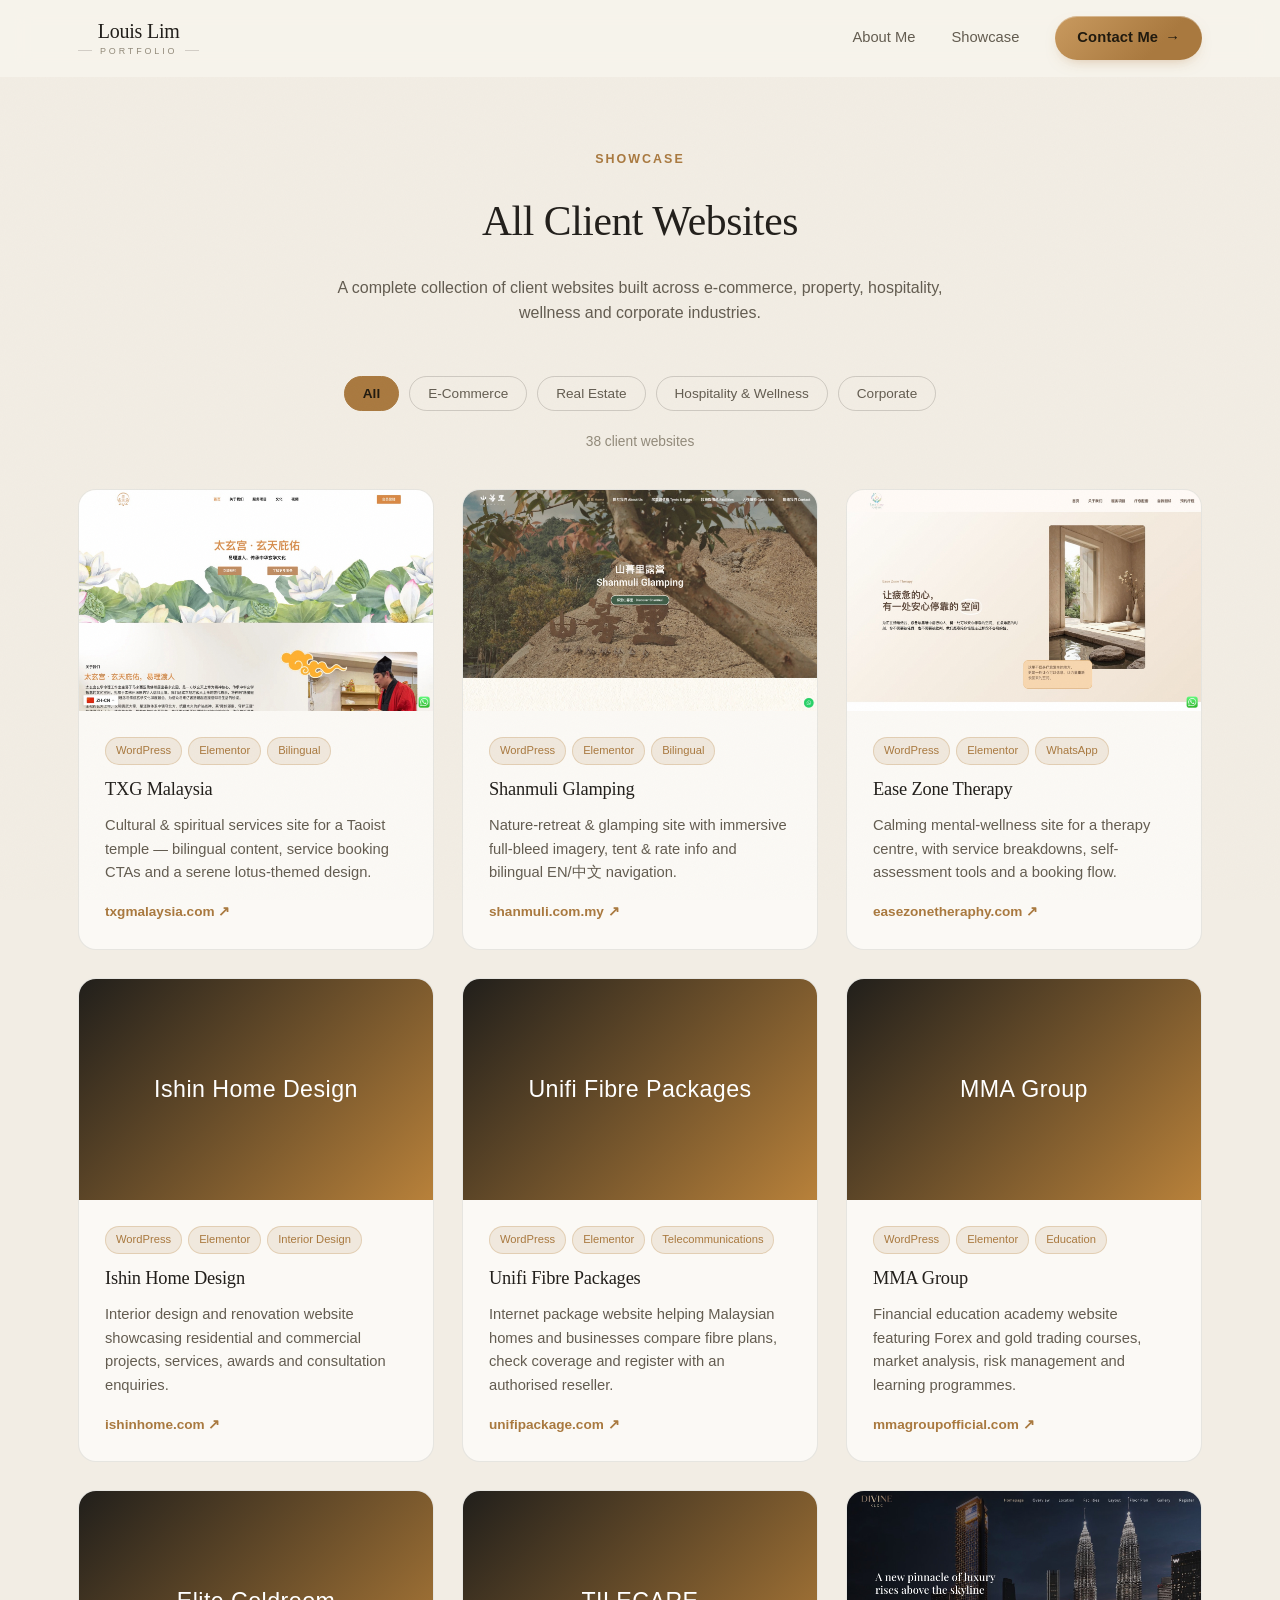
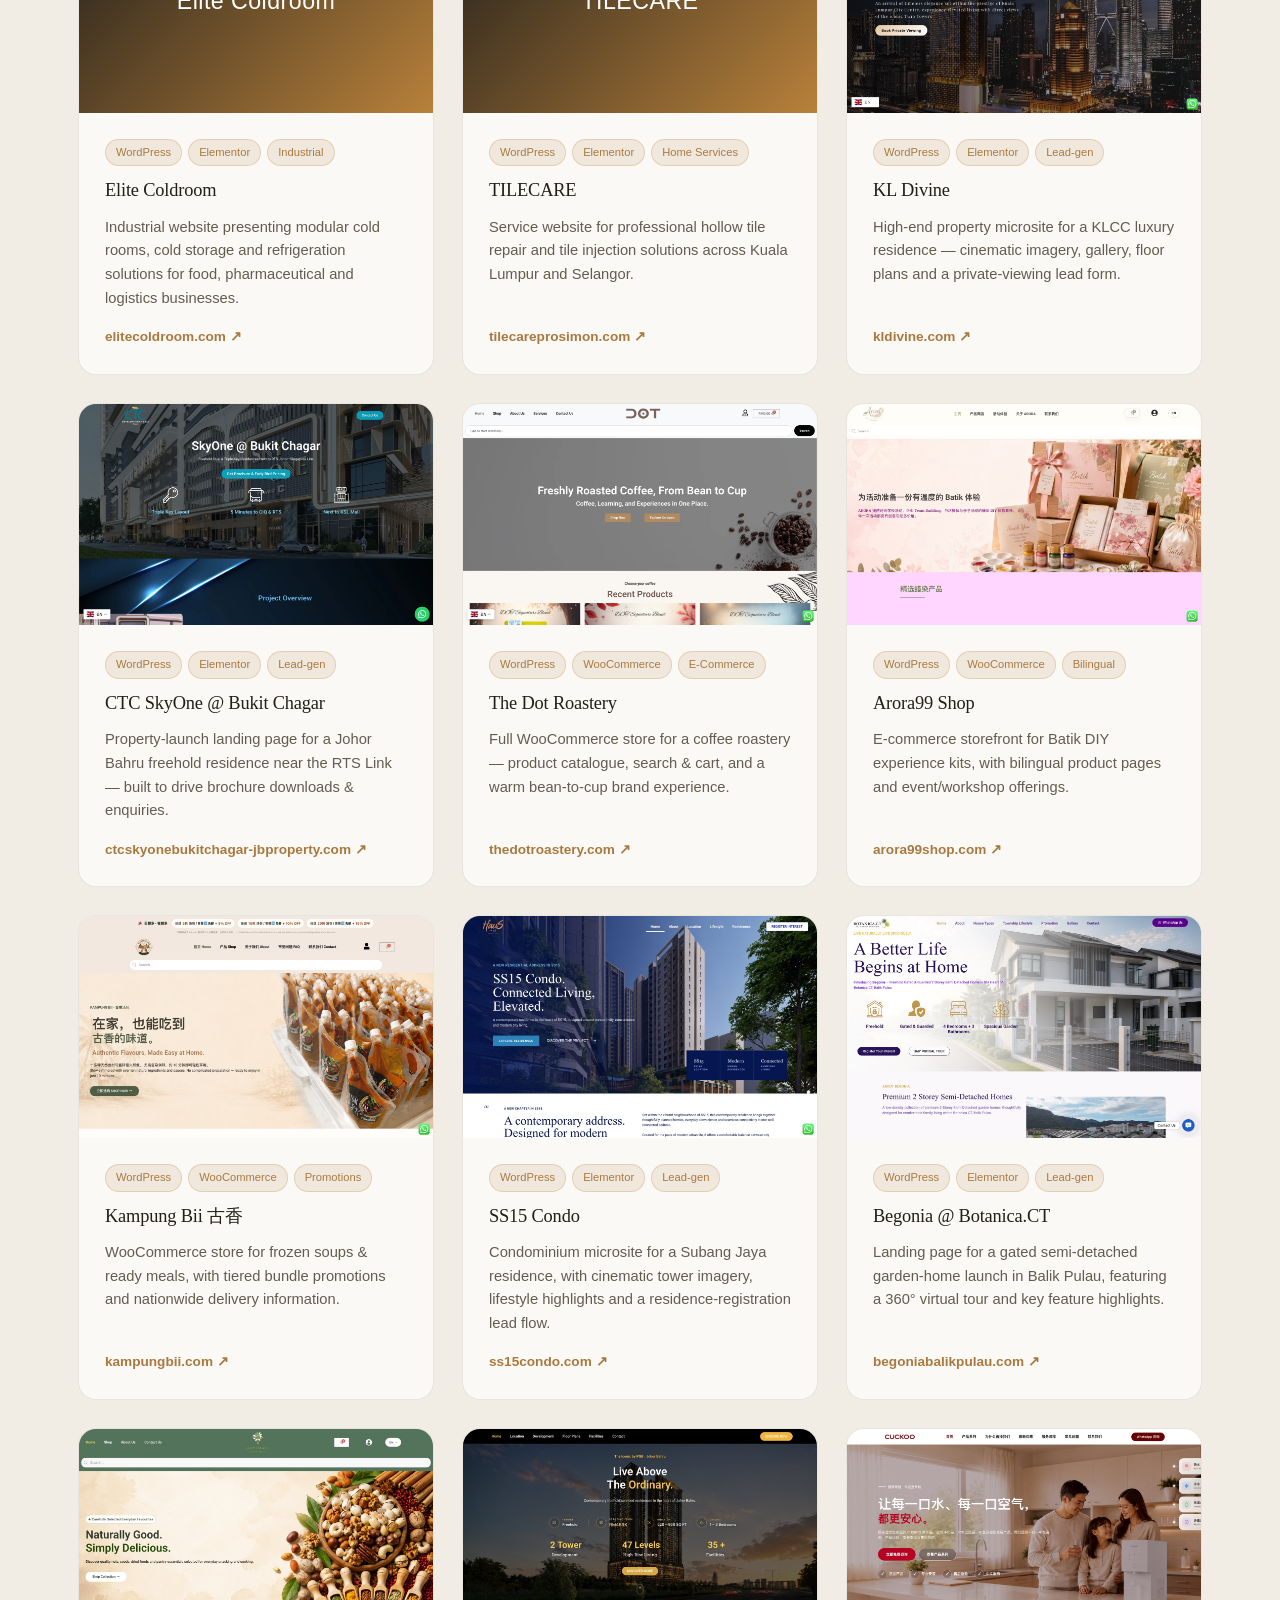
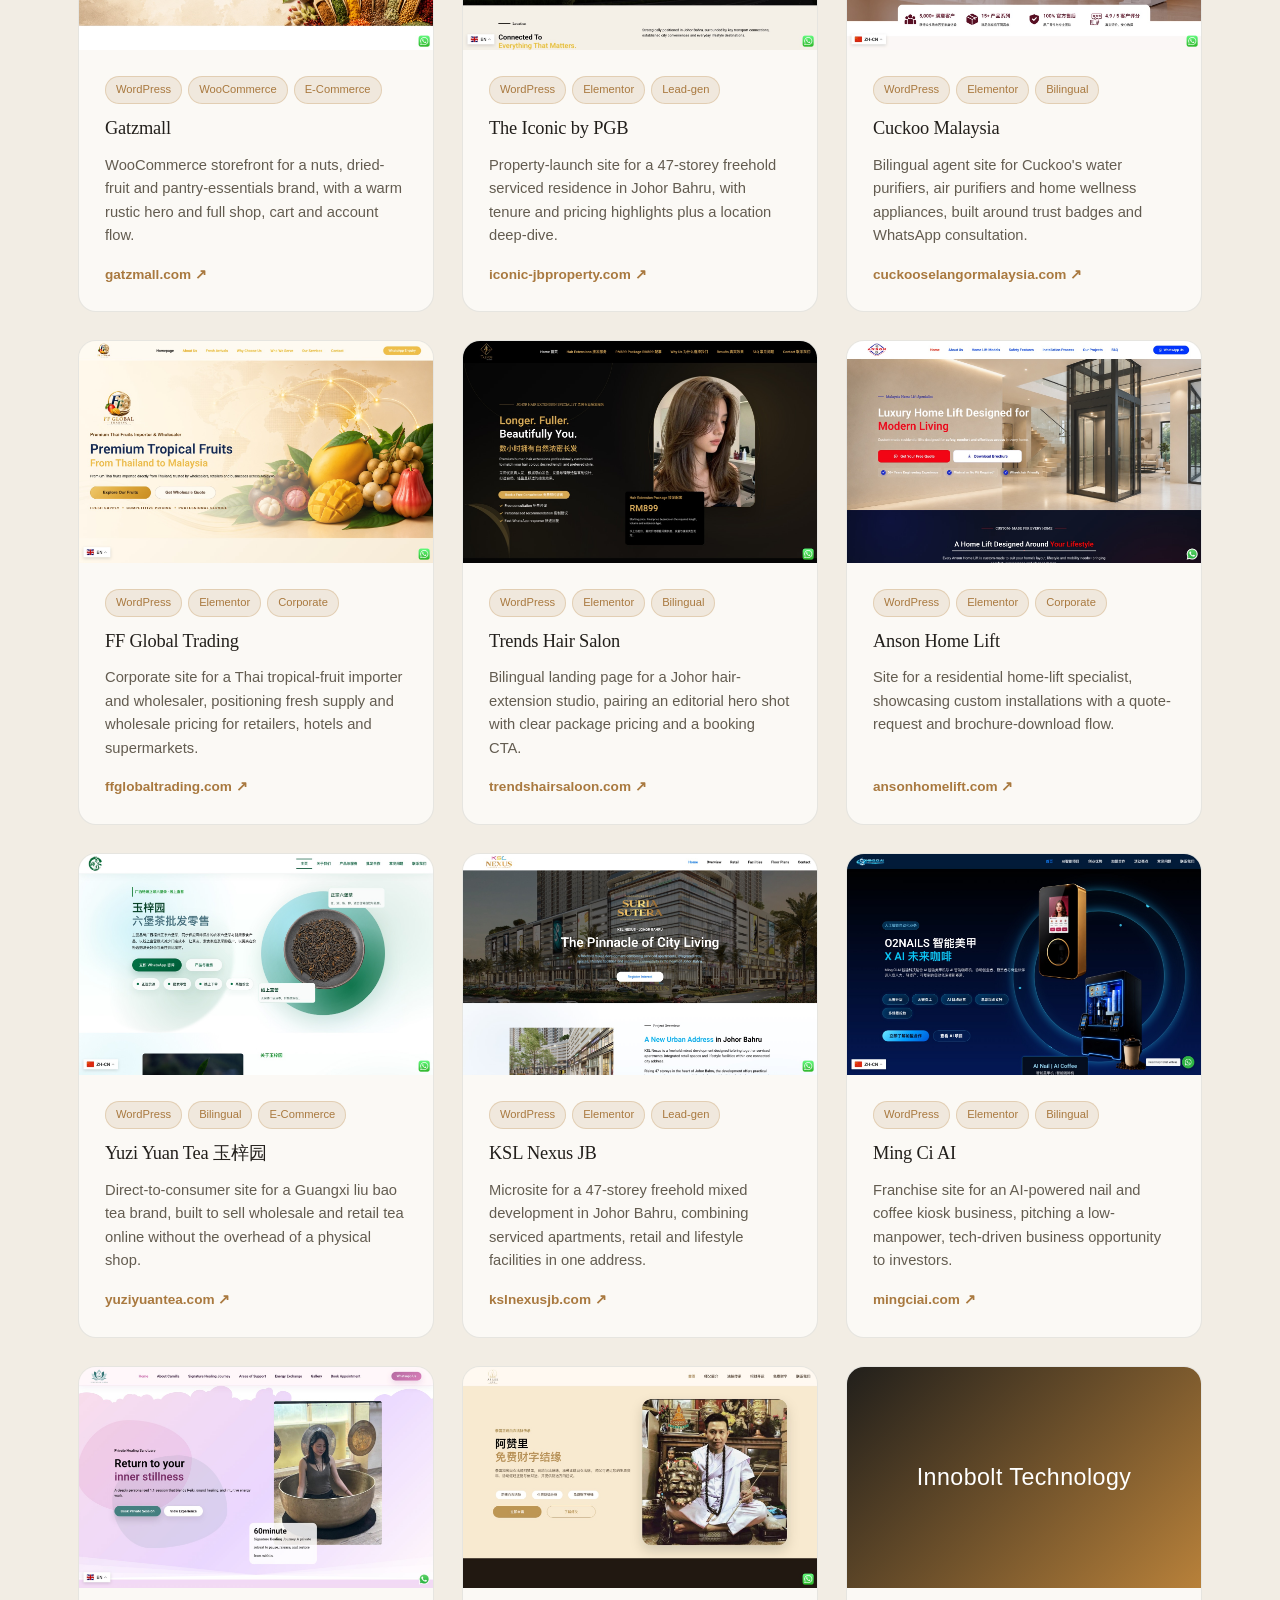
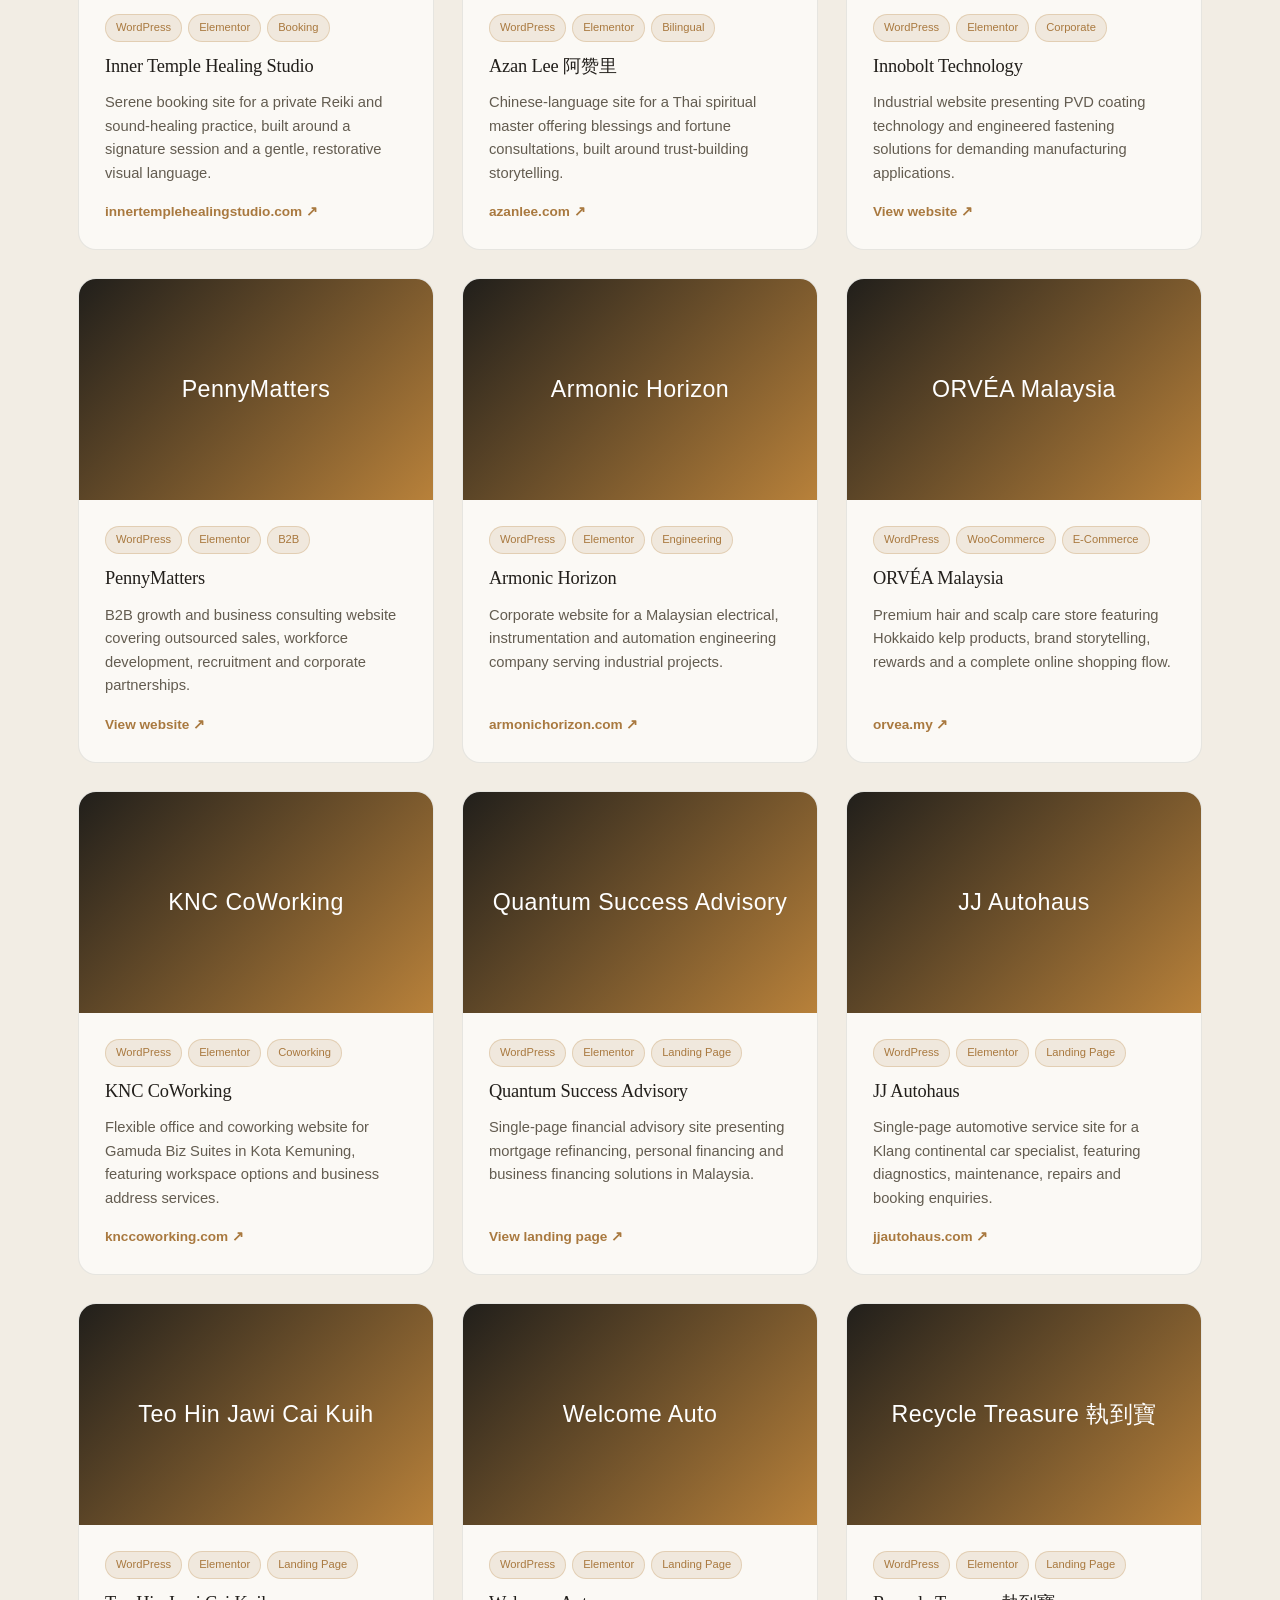
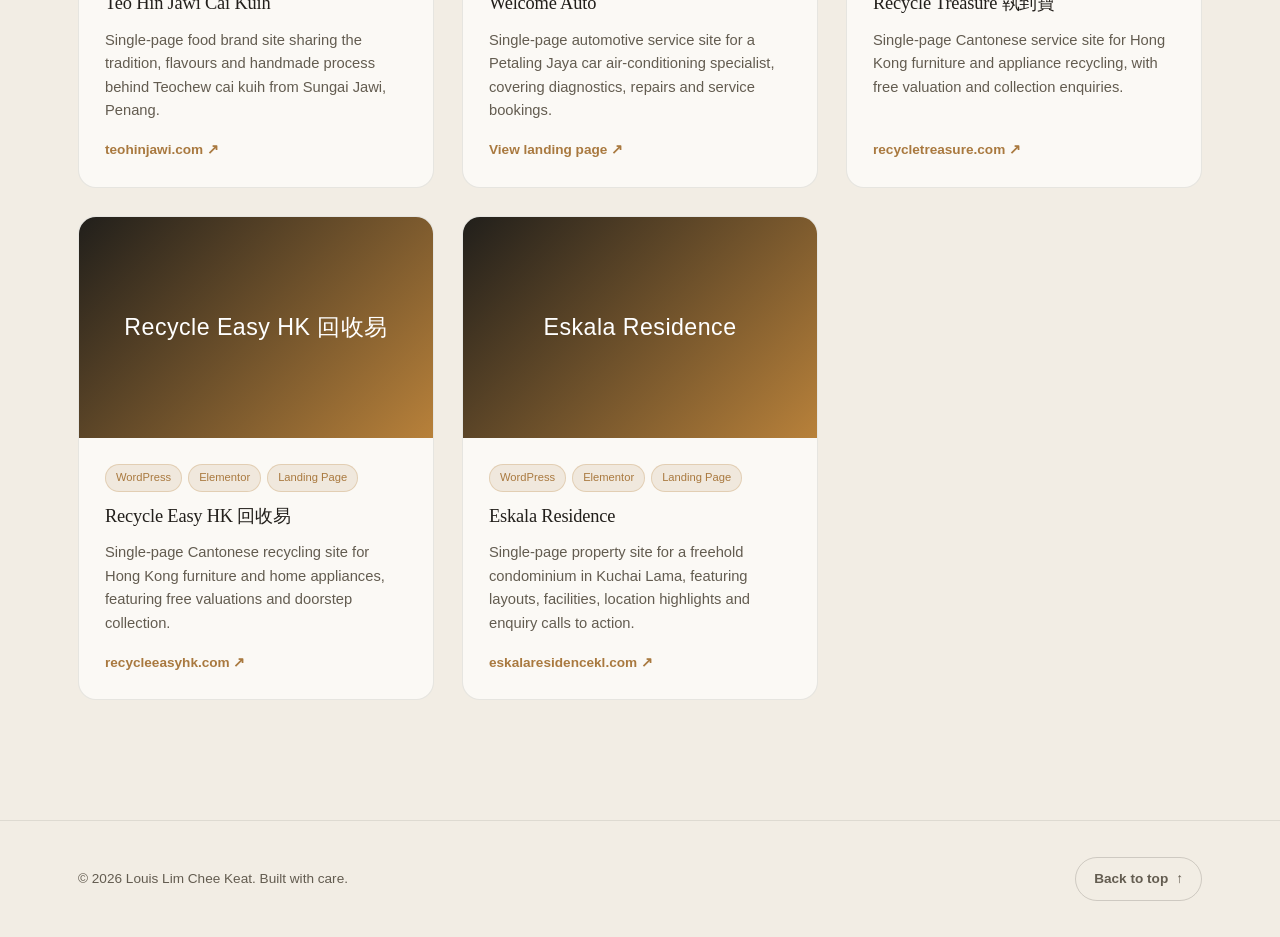
==== commit b1d9594d: "Add Eskala Residence landing page" ====
--- a/client-websites.html
+++ b/client-websites.html
@@ -206,6 +206,19 @@
     </div>
   </article>
 
+  <article class="work-card" data-cat="realestate" data-type="landing-page">
+    <a class="work-media" data-title="Eskala Residence" href="https://eskalaresidencekl.com/" target="_blank" rel="noopener">
+      <img src="https://eskalaresidencekl.com/wp-content/uploads/2026/10/Untitled-design-1024x576.png" alt="Eskala Residence freehold condominium in Kuchai Lama Kuala Lumpur" loading="lazy">
+      <span class="work-visit">Visit site ↗</span>
+    </a>
+    <div class="work-body">
+      <div class="work-tags"><span class="tag tag-sm">WordPress</span><span class="tag tag-sm">Elementor</span><span class="tag tag-sm">Landing Page</span></div>
+      <h3>Eskala Residence</h3>
+      <p>Single-page property site for a freehold condominium in Kuchai Lama, featuring layouts, facilities, location highlights and enquiry calls to action.</p>
+      <a href="https://eskalaresidencekl.com/" target="_blank" rel="noopener" class="work-link">eskalaresidencekl.com ↗</a>
+    </div>
+  </article>
+
 </template>
 
 <footer class="site-footer">
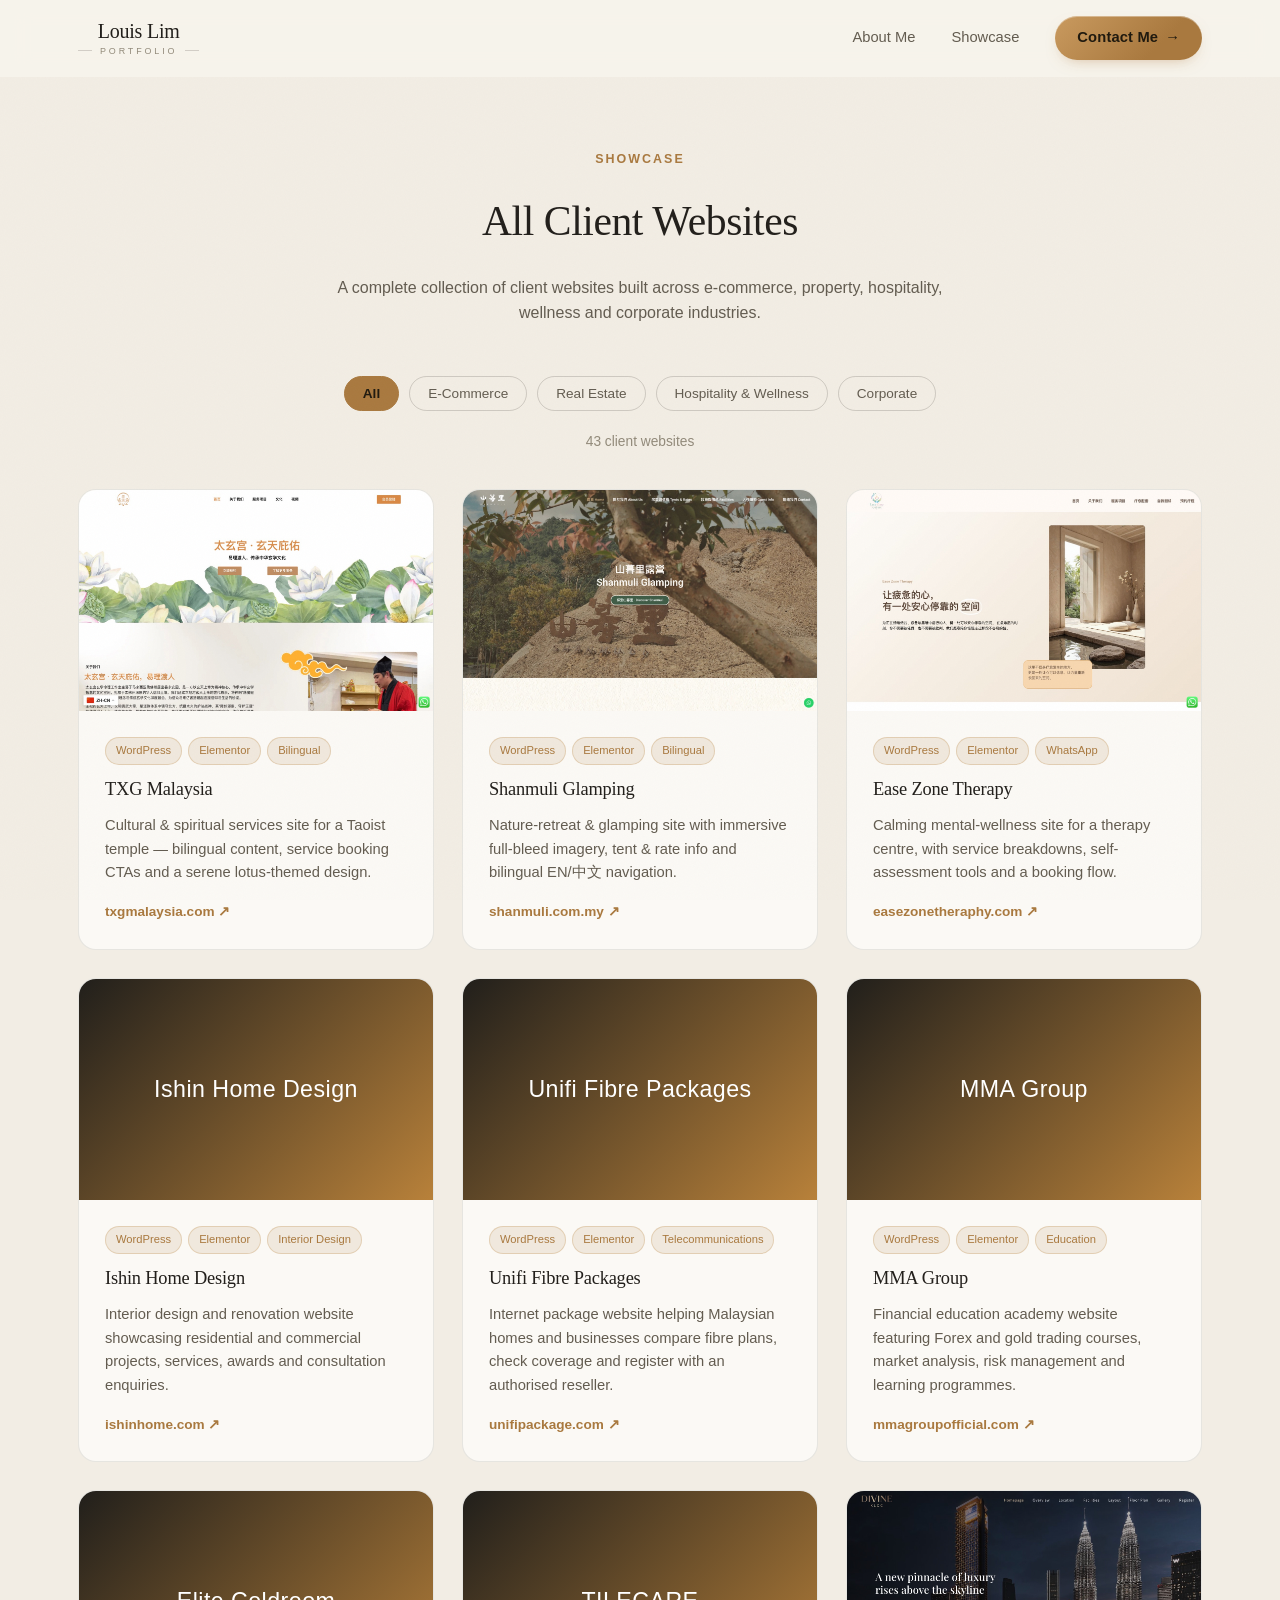
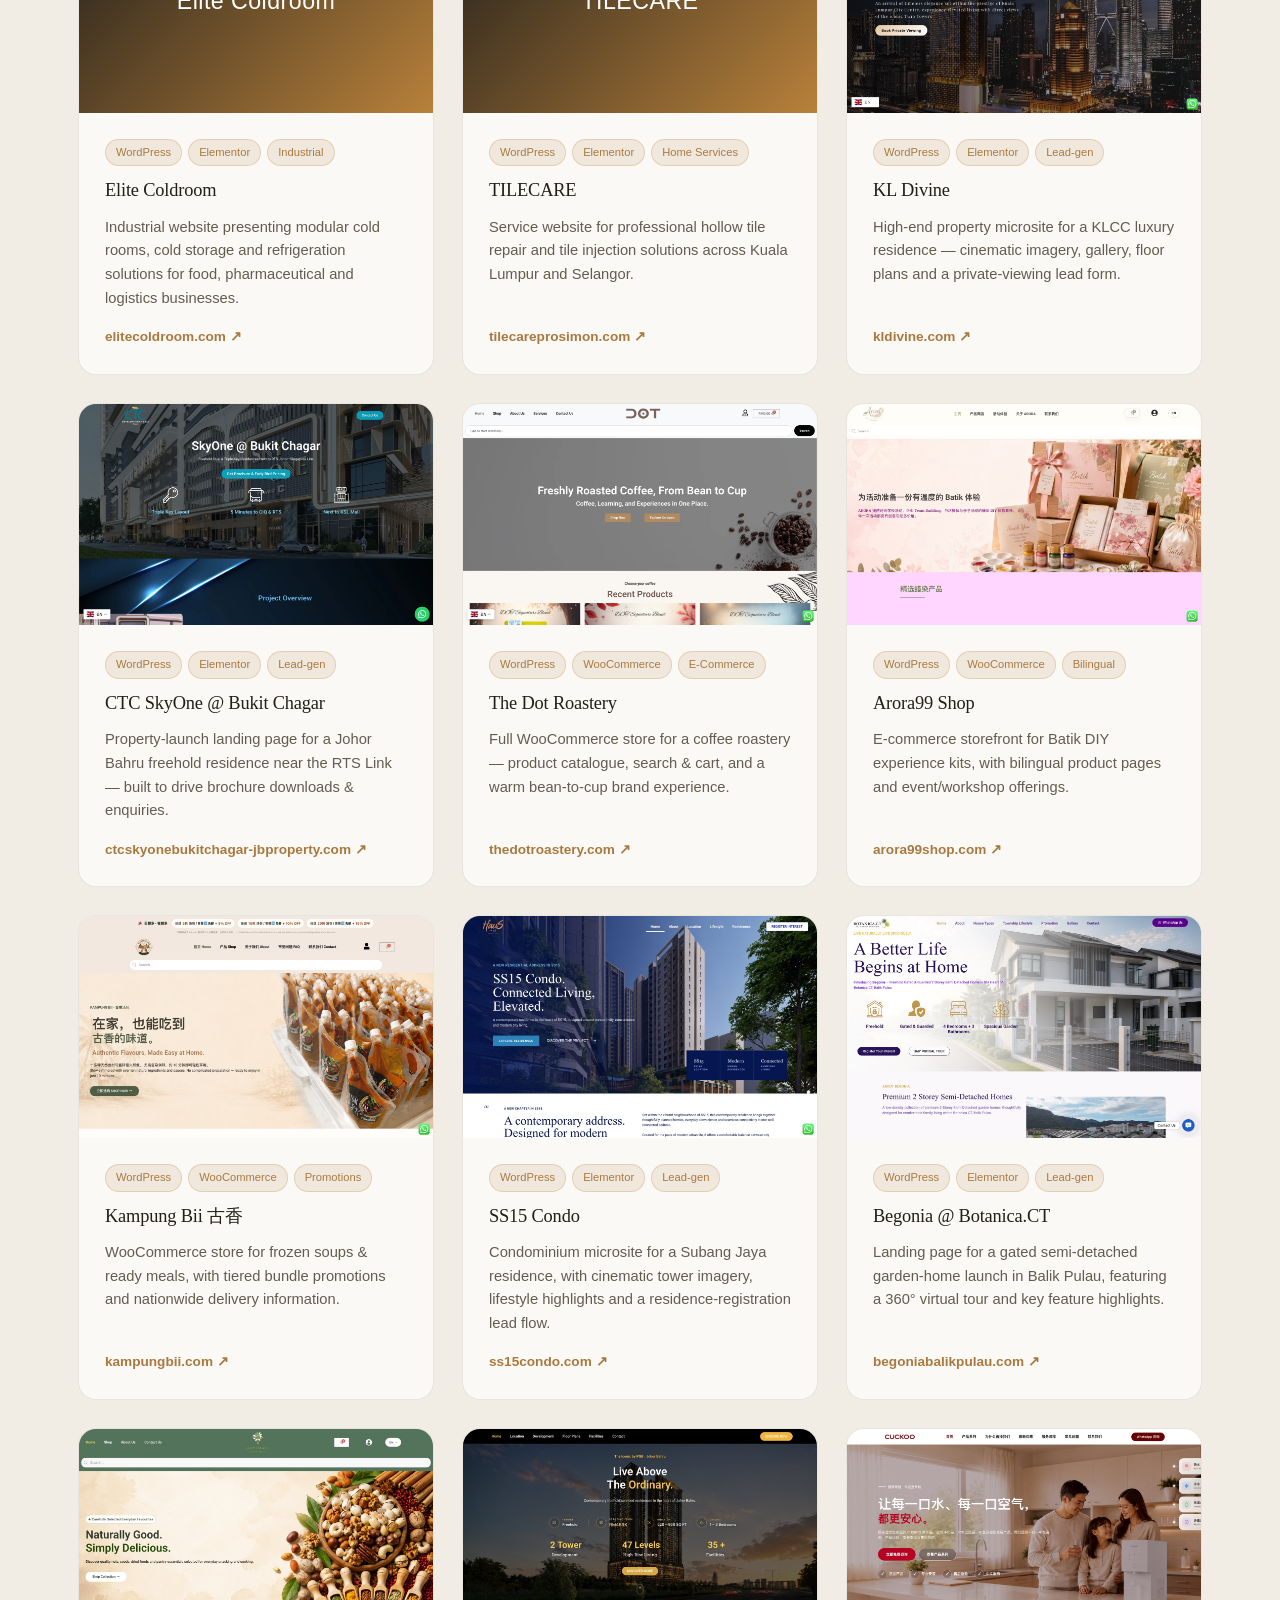
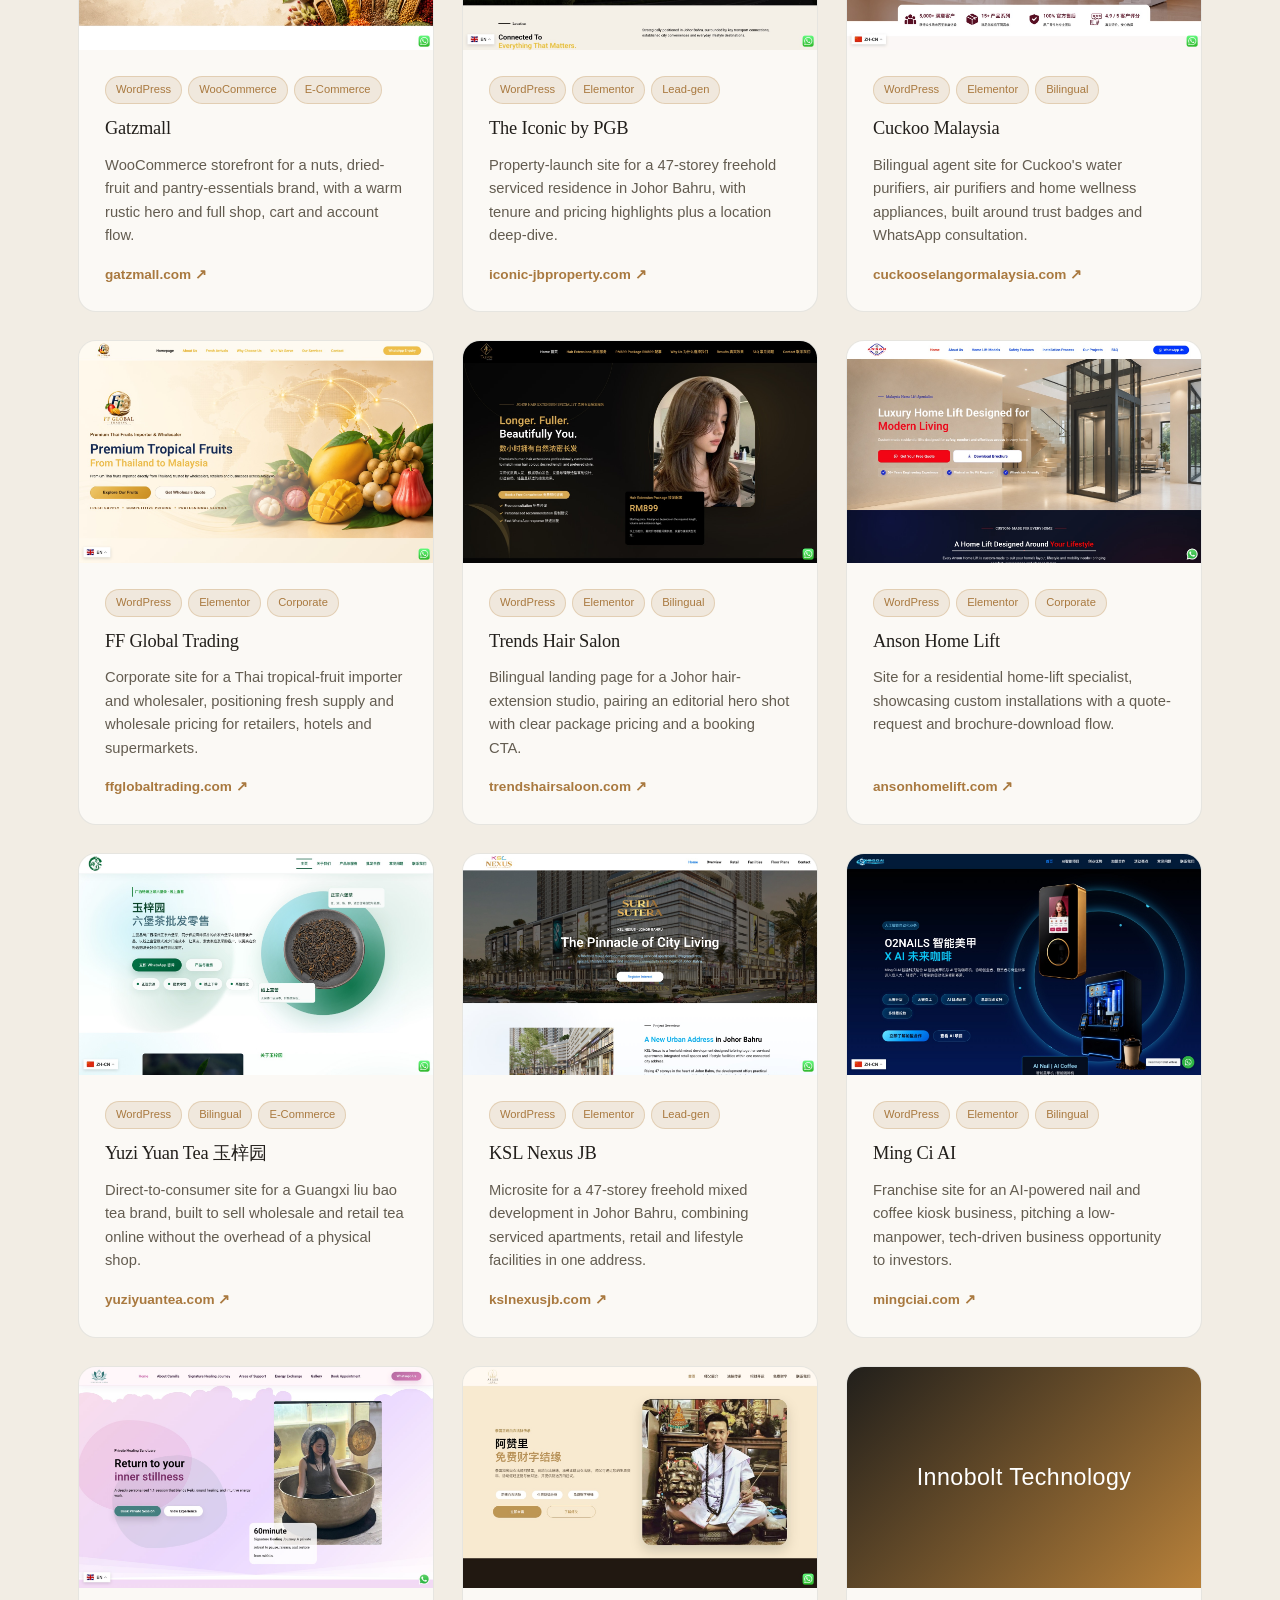
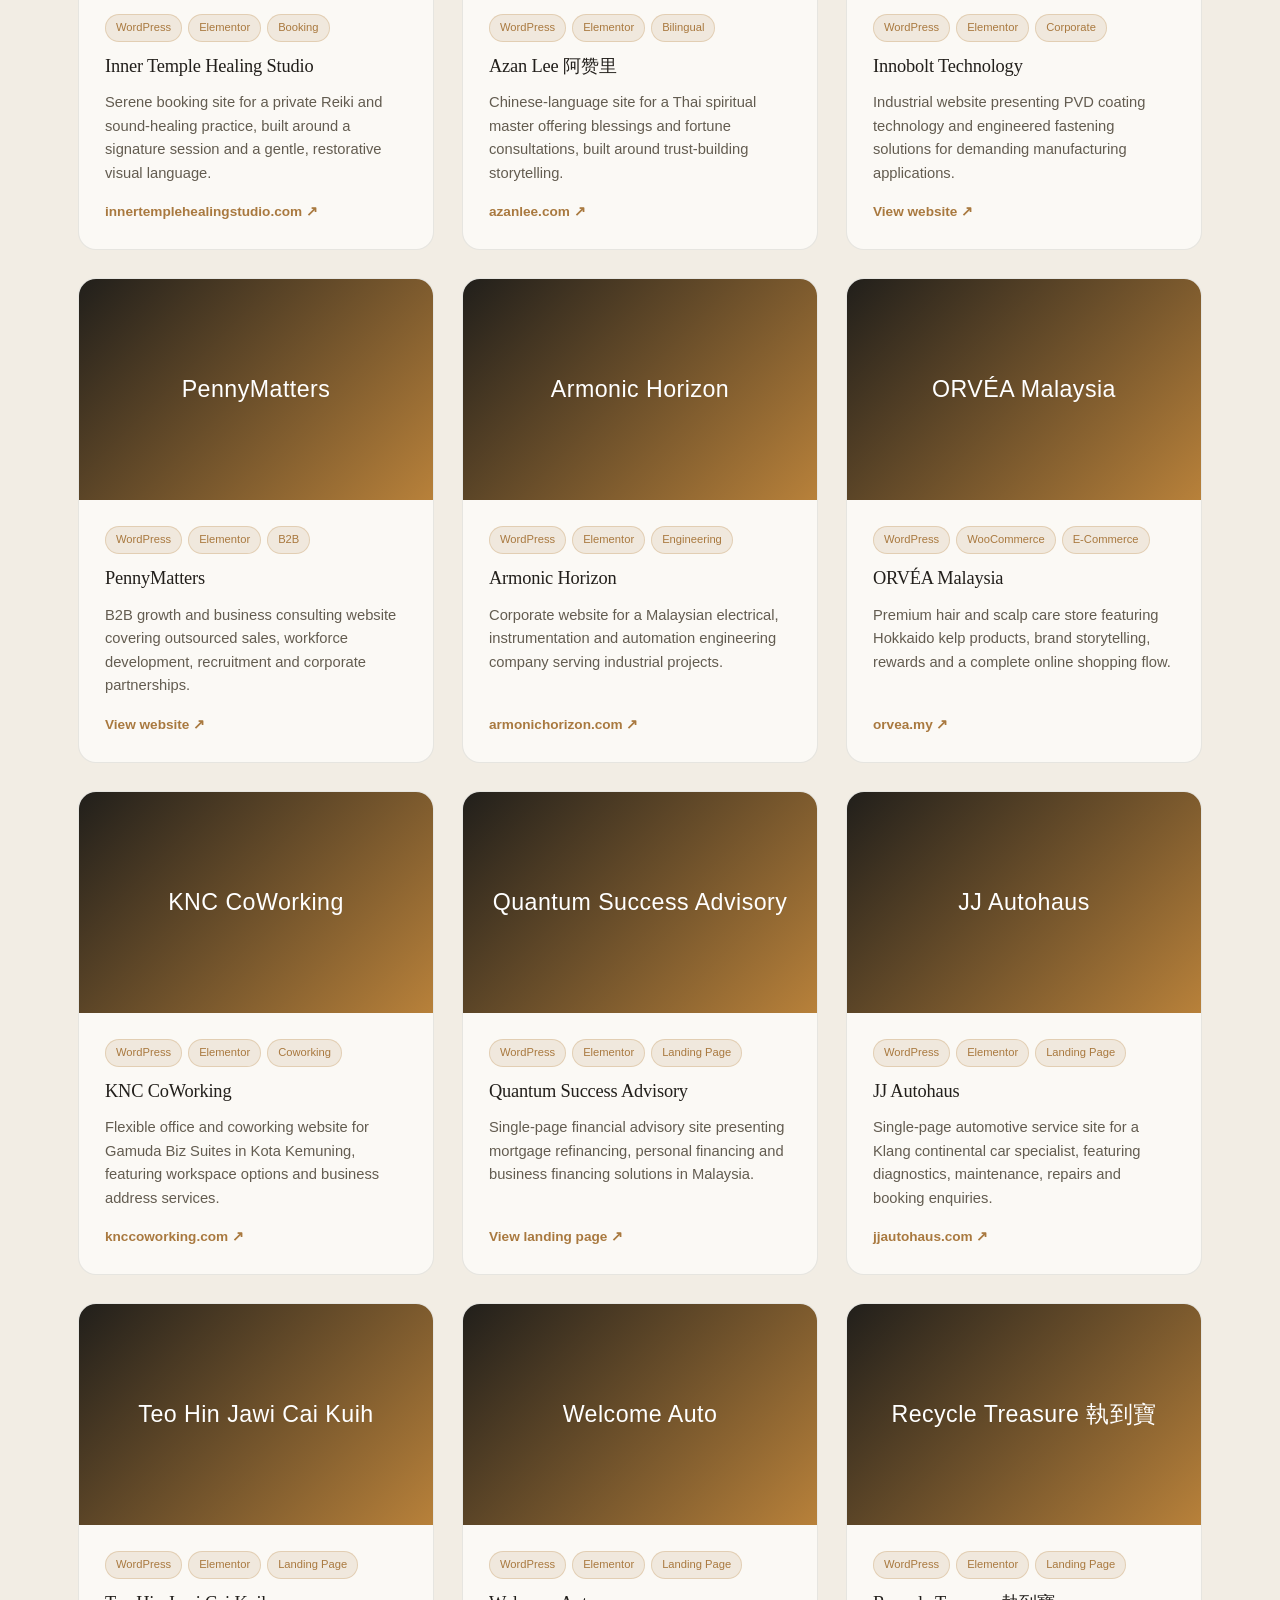
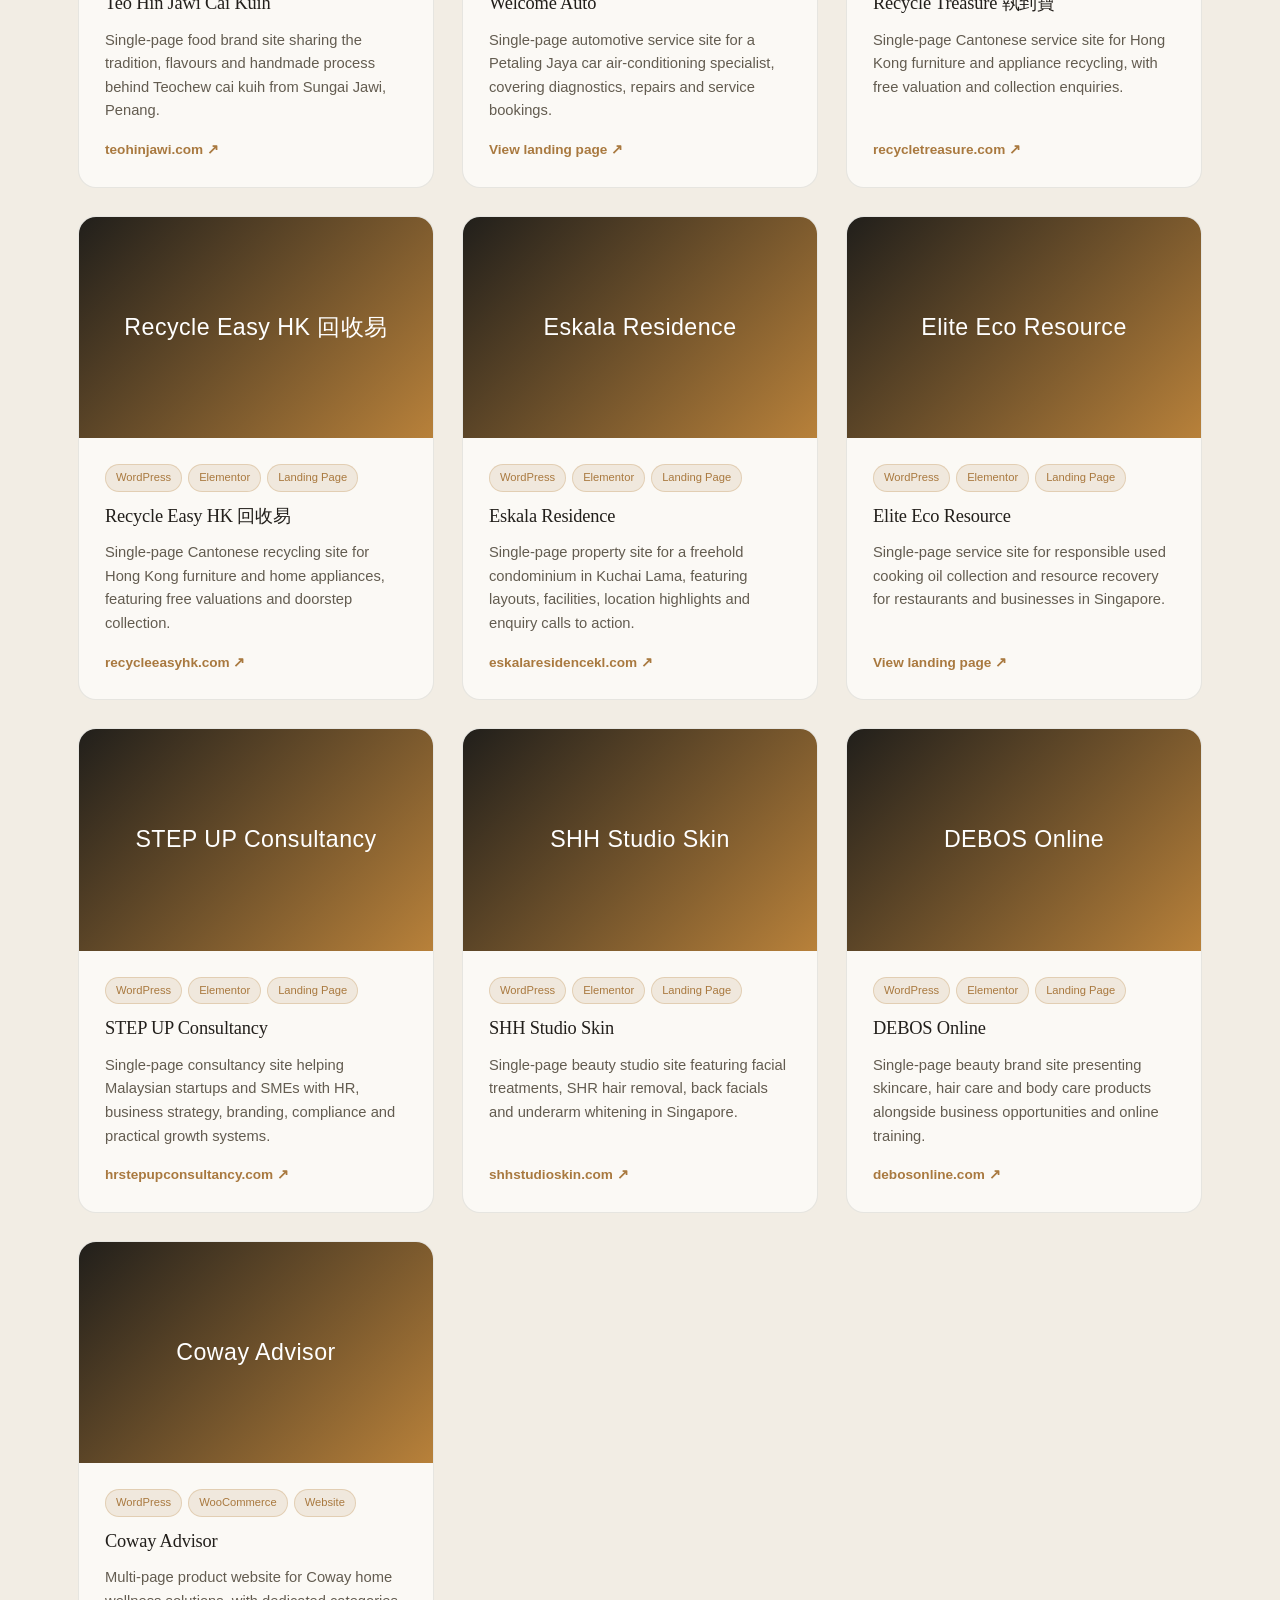
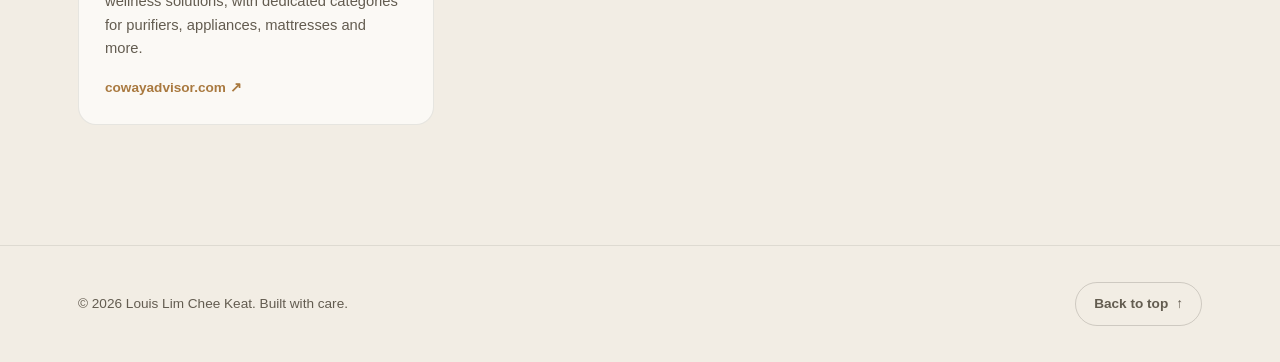
==== commit 2d95eb51: "Add five client website projects" ====
--- a/client-websites.html
+++ b/client-websites.html
@@ -219,6 +219,71 @@
     </div>
   </article>
 
+  <article class="work-card" data-cat="corporate" data-type="landing-page">
+    <a class="work-media" data-title="Elite Eco Resource" href="https://gorgeous-cyan-moose.157-20-105-252.cpanel.site/" target="_blank" rel="noopener">
+      <img src="https://gorgeous-cyan-moose.157-20-105-252.cpanel.site/wp-content/uploads/2026/11/8a69a9bd-c370-4e81-aad1-6a7e7f52afe6-1024x649.png" alt="Elite Eco Resource used cooking oil collection in Singapore" loading="lazy">
+      <span class="work-visit">Visit site ↗</span>
+    </a>
+    <div class="work-body">
+      <div class="work-tags"><span class="tag tag-sm">WordPress</span><span class="tag tag-sm">Elementor</span><span class="tag tag-sm">Landing Page</span></div>
+      <h3>Elite Eco Resource</h3>
+      <p>Single-page service site for responsible used cooking oil collection and resource recovery for restaurants and businesses in Singapore.</p>
+      <a href="https://gorgeous-cyan-moose.157-20-105-252.cpanel.site/" target="_blank" rel="noopener" class="work-link">View landing page ↗</a>
+    </div>
+  </article>
+
+  <article class="work-card" data-cat="corporate" data-type="landing-page">
+    <a class="work-media" data-title="STEP UP Consultancy" href="https://hrstepupconsultancy.com/" target="_blank" rel="noopener">
+      <img src="https://hrstepupconsultancy.com/wp-content/uploads/2026/11/5d7e2b79-42e0-4d0d-8162-9784755c833a-e1794462462690.png" alt="STEP UP Consultancy HR and business consulting in Malaysia" loading="lazy">
+      <span class="work-visit">Visit site ↗</span>
+    </a>
+    <div class="work-body">
+      <div class="work-tags"><span class="tag tag-sm">WordPress</span><span class="tag tag-sm">Elementor</span><span class="tag tag-sm">Landing Page</span></div>
+      <h3>STEP UP Consultancy</h3>
+      <p>Single-page consultancy site helping Malaysian startups and SMEs with HR, business strategy, branding, compliance and practical growth systems.</p>
+      <a href="https://hrstepupconsultancy.com/" target="_blank" rel="noopener" class="work-link">hrstepupconsultancy.com ↗</a>
+    </div>
+  </article>
+
+  <article class="work-card" data-cat="hospitality" data-type="landing-page">
+    <a class="work-media" data-title="SHH Studio Skin" href="https://shhstudioskin.com/" target="_blank" rel="noopener">
+      <img src="https://shhstudioskin.com/wp-content/uploads/2026/11/134319fe-b23f-4e9b-b507-8d94dc105234.png" alt="SHH Studio Skin beauty treatments in Singapore" loading="lazy">
+      <span class="work-visit">Visit site ↗</span>
+    </a>
+    <div class="work-body">
+      <div class="work-tags"><span class="tag tag-sm">WordPress</span><span class="tag tag-sm">Elementor</span><span class="tag tag-sm">Landing Page</span></div>
+      <h3>SHH Studio Skin</h3>
+      <p>Single-page beauty studio site featuring facial treatments, SHR hair removal, back facials and underarm whitening in Singapore.</p>
+      <a href="https://shhstudioskin.com/" target="_blank" rel="noopener" class="work-link">shhstudioskin.com ↗</a>
+    </div>
+  </article>
+
+  <article class="work-card" data-cat="corporate" data-type="landing-page">
+    <a class="work-media" data-title="DEBOS Online" href="https://debosonline.com/" target="_blank" rel="noopener">
+      <img src="https://debosonline.com/wp-content/uploads/2026/11/WhatsApp-Image-2026-11-03-at-22.27.14.jpeg" alt="DEBOS beauty and personal care products with online training" loading="lazy">
+      <span class="work-visit">Visit site ↗</span>
+    </a>
+    <div class="work-body">
+      <div class="work-tags"><span class="tag tag-sm">WordPress</span><span class="tag tag-sm">Elementor</span><span class="tag tag-sm">Landing Page</span></div>
+      <h3>DEBOS Online</h3>
+      <p>Single-page beauty brand site presenting skincare, hair care and body care products alongside business opportunities and online training.</p>
+      <a href="https://debosonline.com/" target="_blank" rel="noopener" class="work-link">debosonline.com ↗</a>
+    </div>
+  </article>
+
+  <article class="work-card" data-cat="ecommerce" data-type="website">
+    <a class="work-media" data-title="Coway Advisor" href="https://cowayadvisor.com/" target="_blank" rel="noopener">
+      <img src="https://cowayadvisor.com/wp-content/uploads/2026/11/images.jpg" alt="Coway Advisor home wellness products in Malaysia" loading="lazy">
+      <span class="work-visit">Visit site ↗</span>
+    </a>
+    <div class="work-body">
+      <div class="work-tags"><span class="tag tag-sm">WordPress</span><span class="tag tag-sm">WooCommerce</span><span class="tag tag-sm">Website</span></div>
+      <h3>Coway Advisor</h3>
+      <p>Multi-page product website for Coway home wellness solutions, with dedicated categories for purifiers, appliances, mattresses and more.</p>
+      <a href="https://cowayadvisor.com/" target="_blank" rel="noopener" class="work-link">cowayadvisor.com ↗</a>
+    </div>
+  </article>
+
 </template>
 
 <footer class="site-footer">
